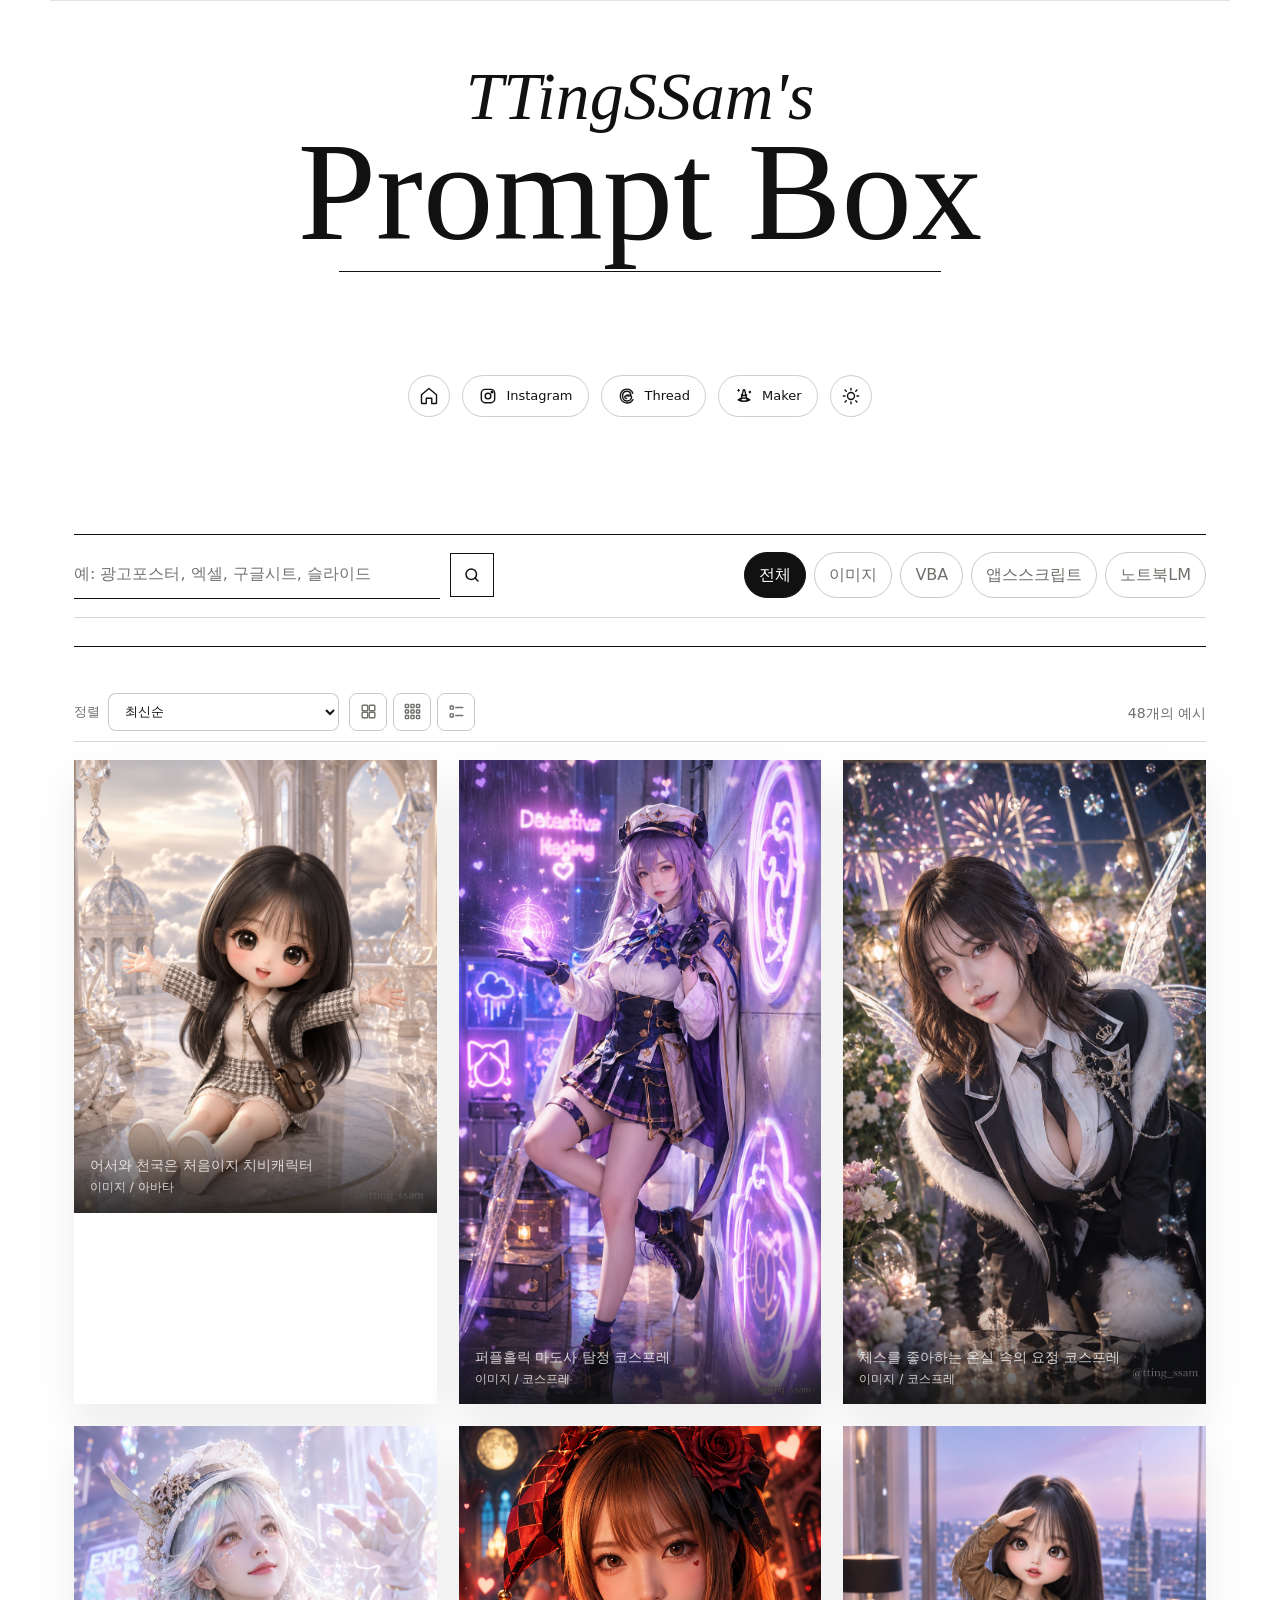
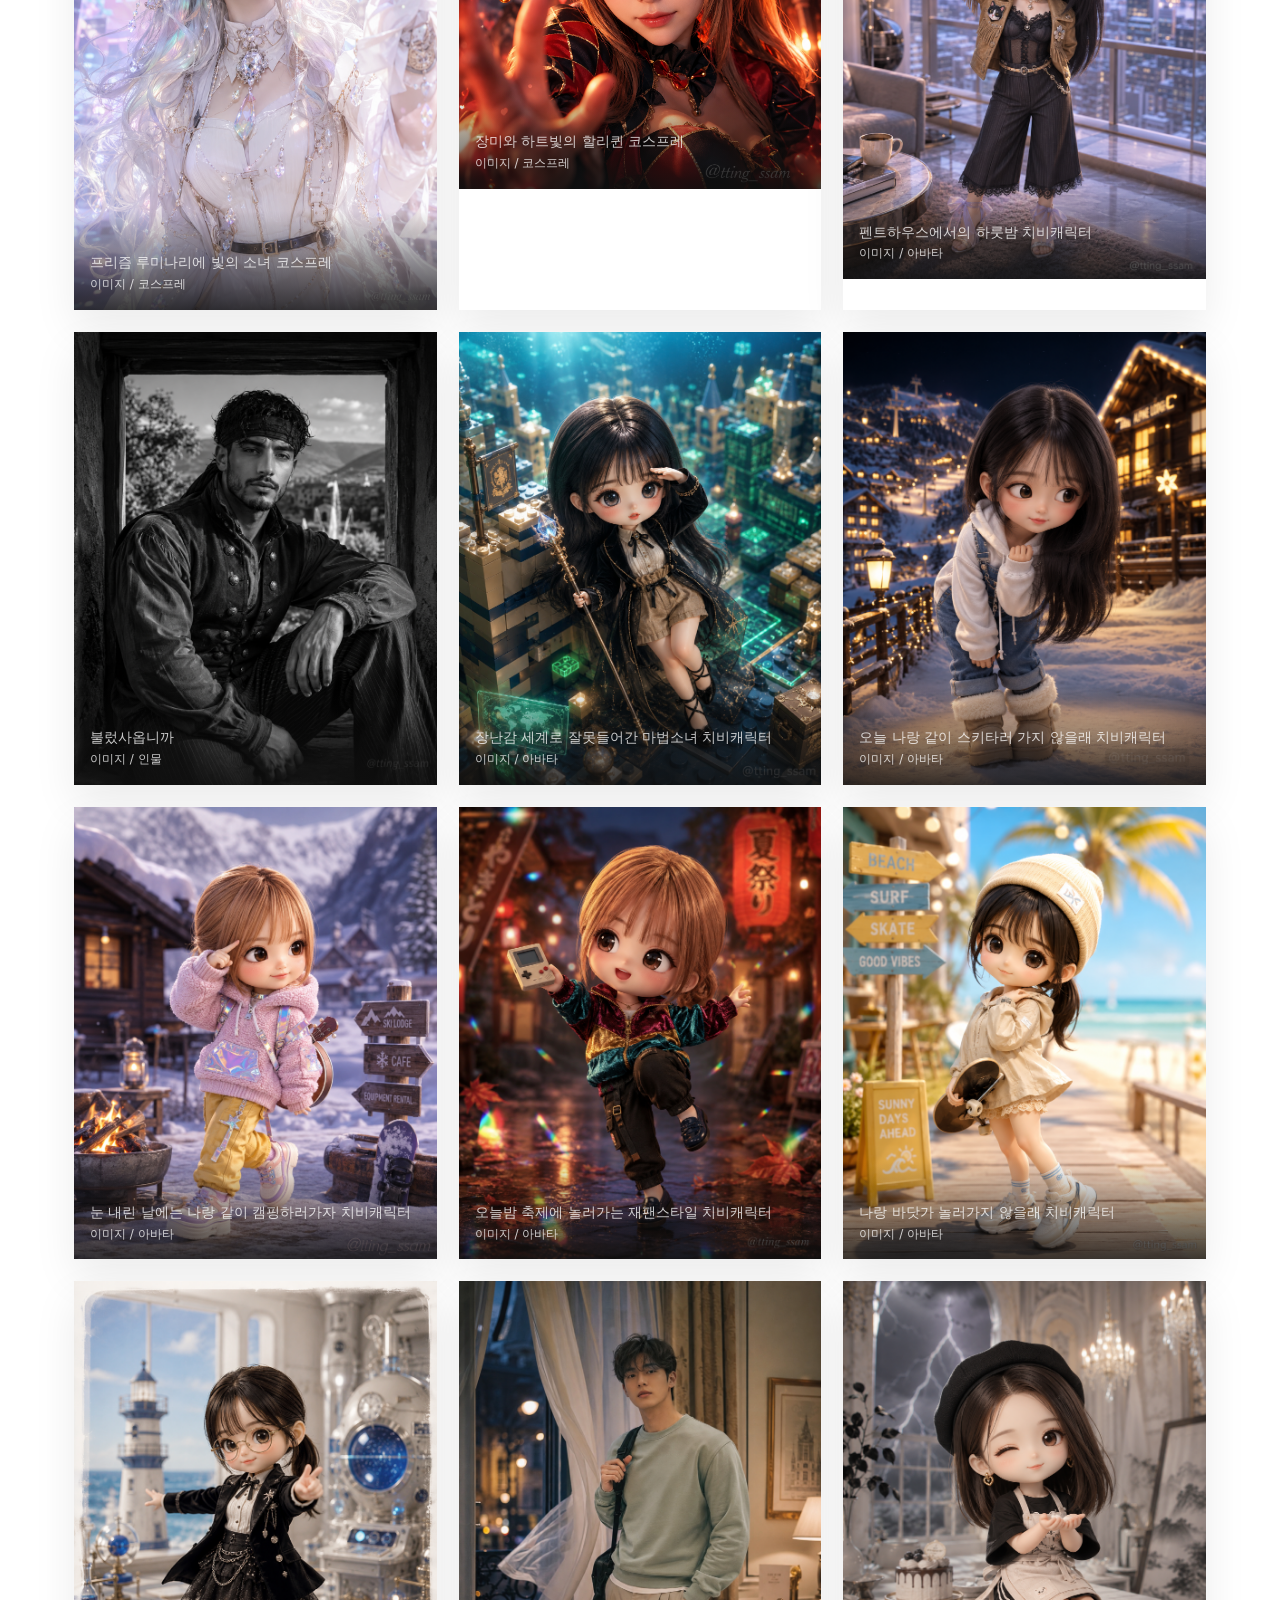
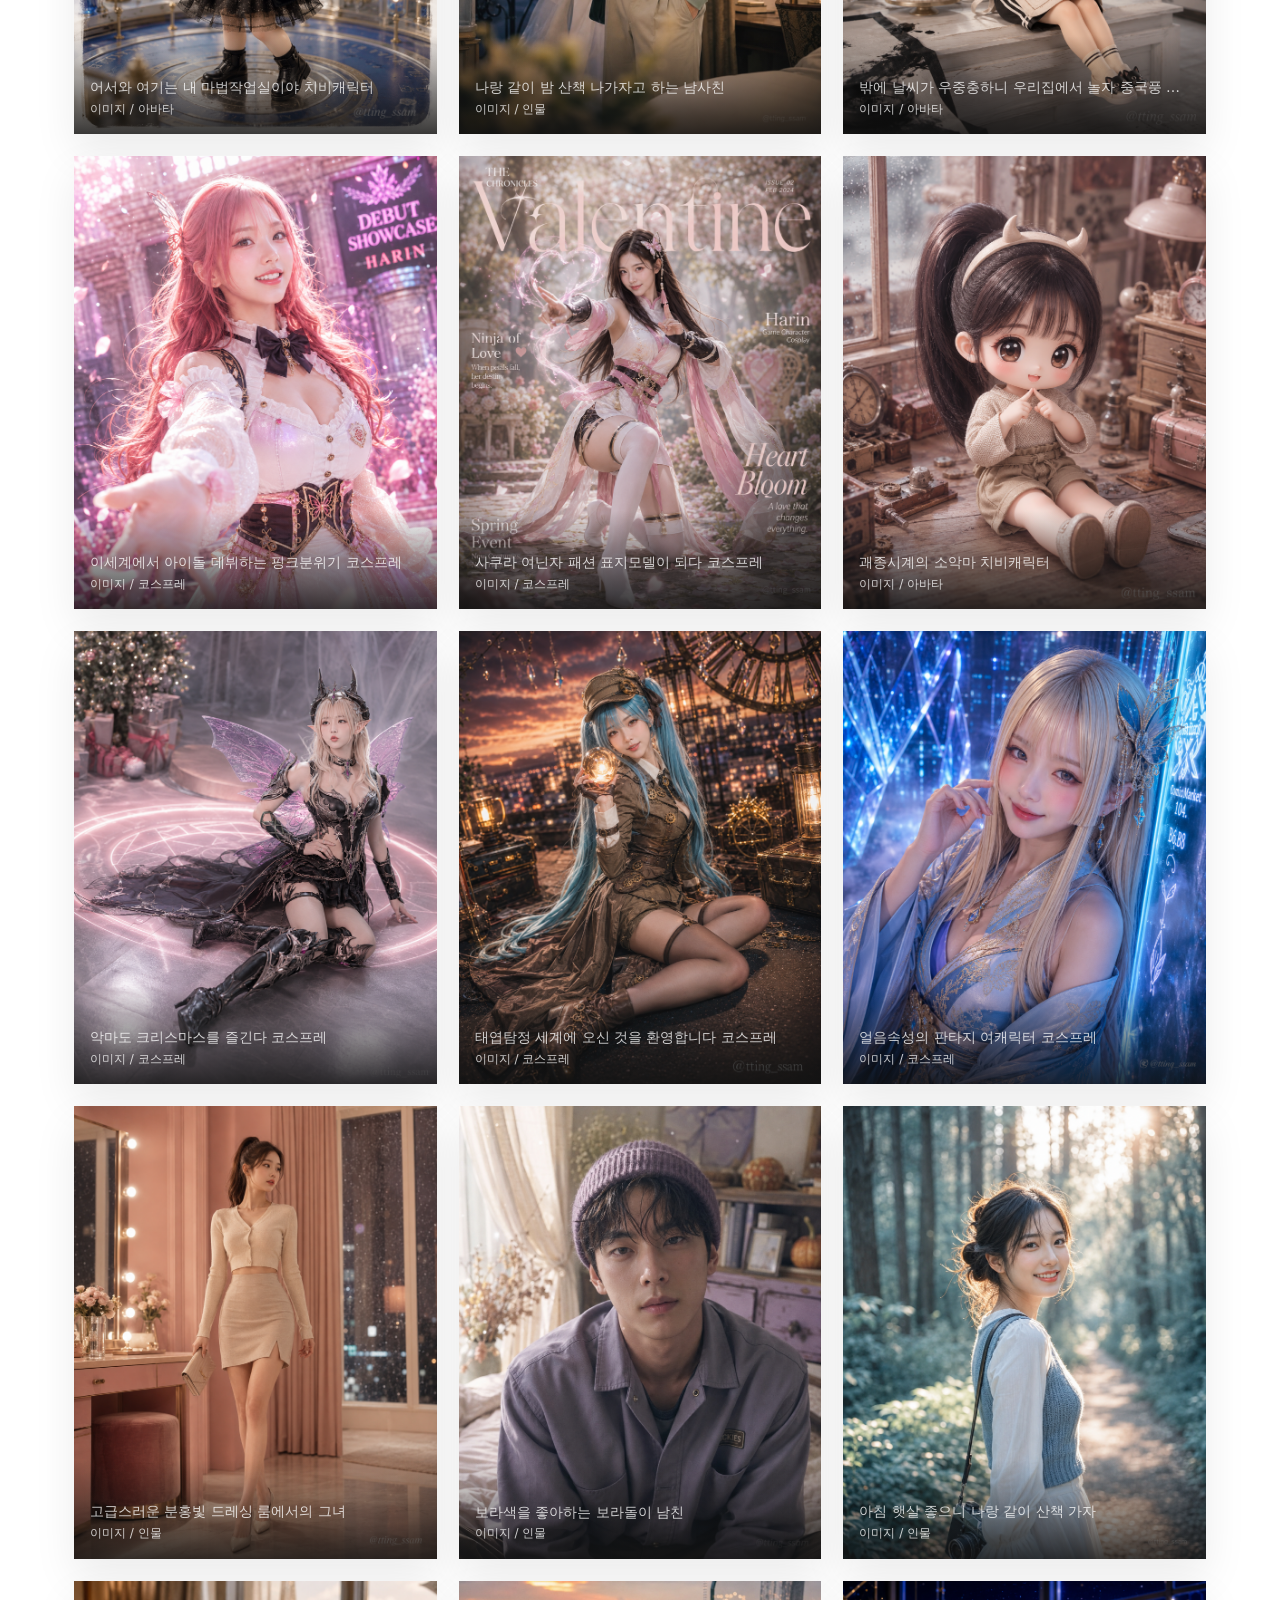
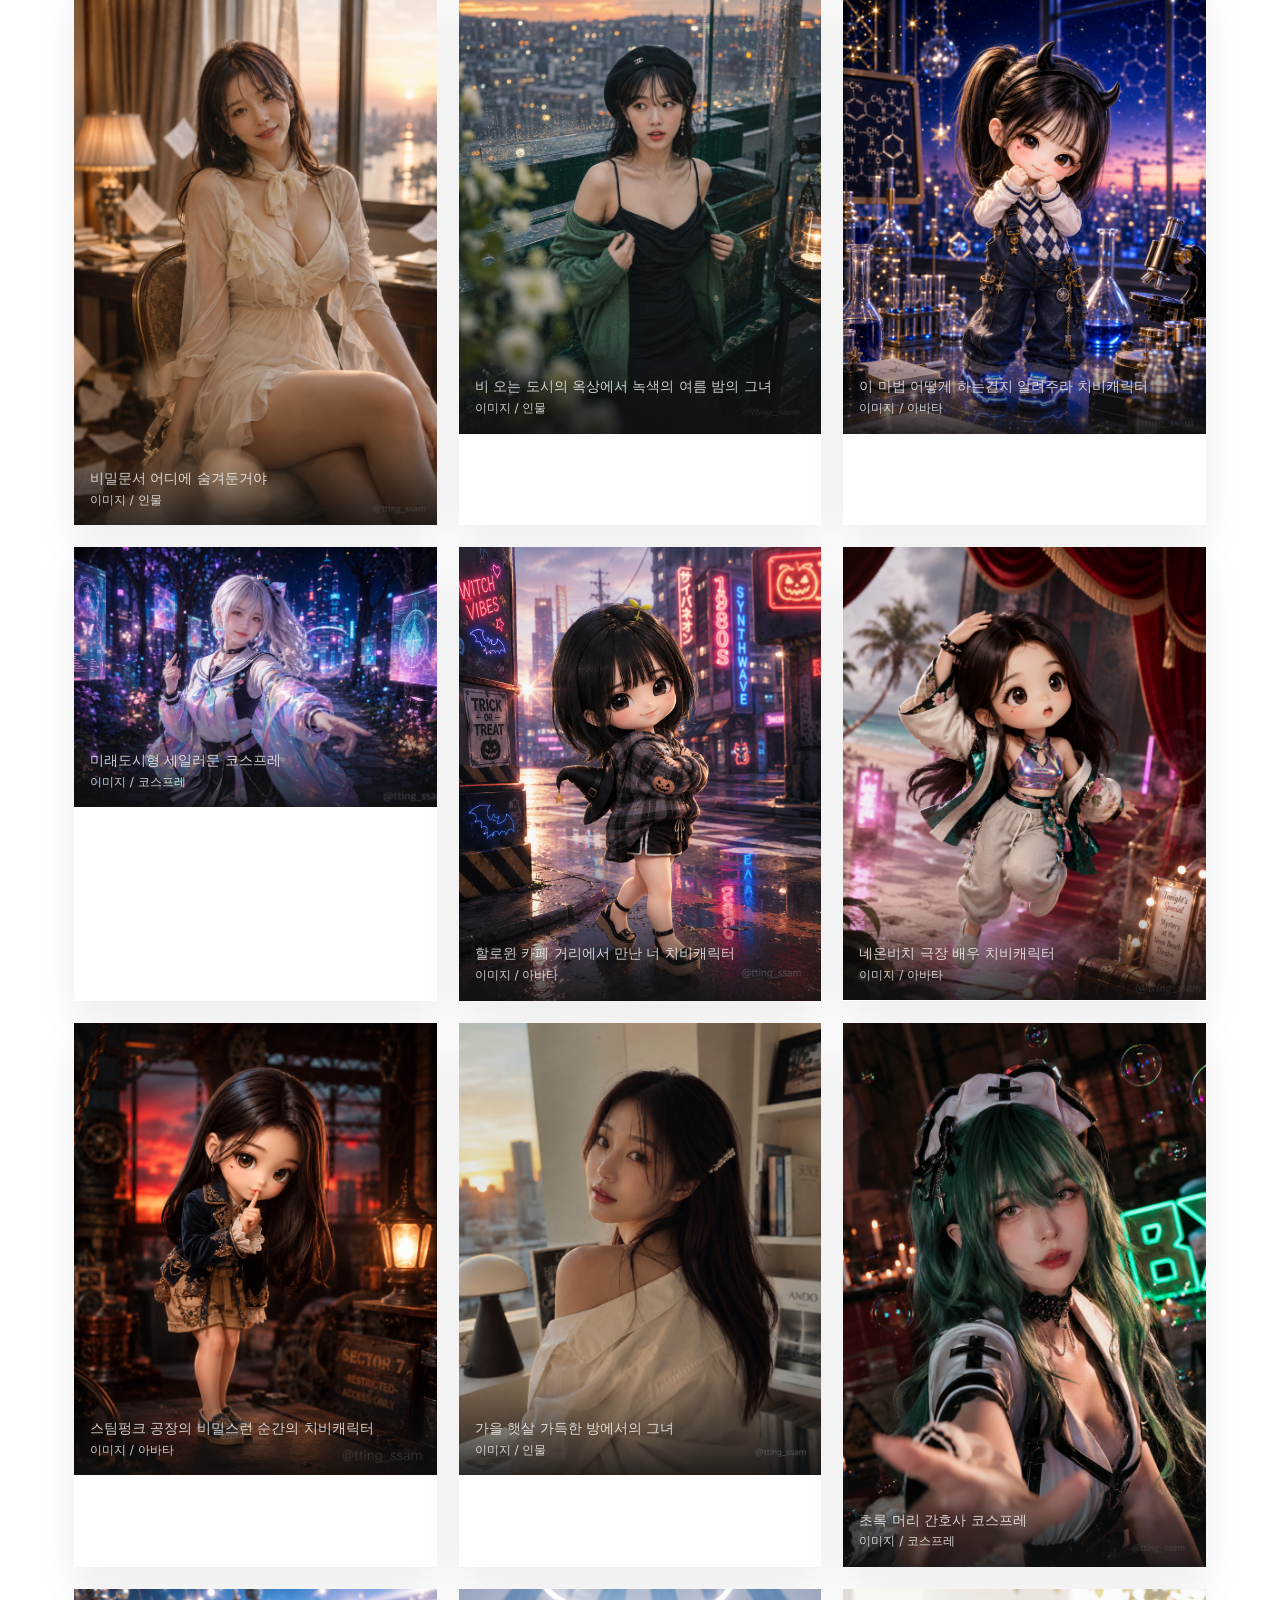
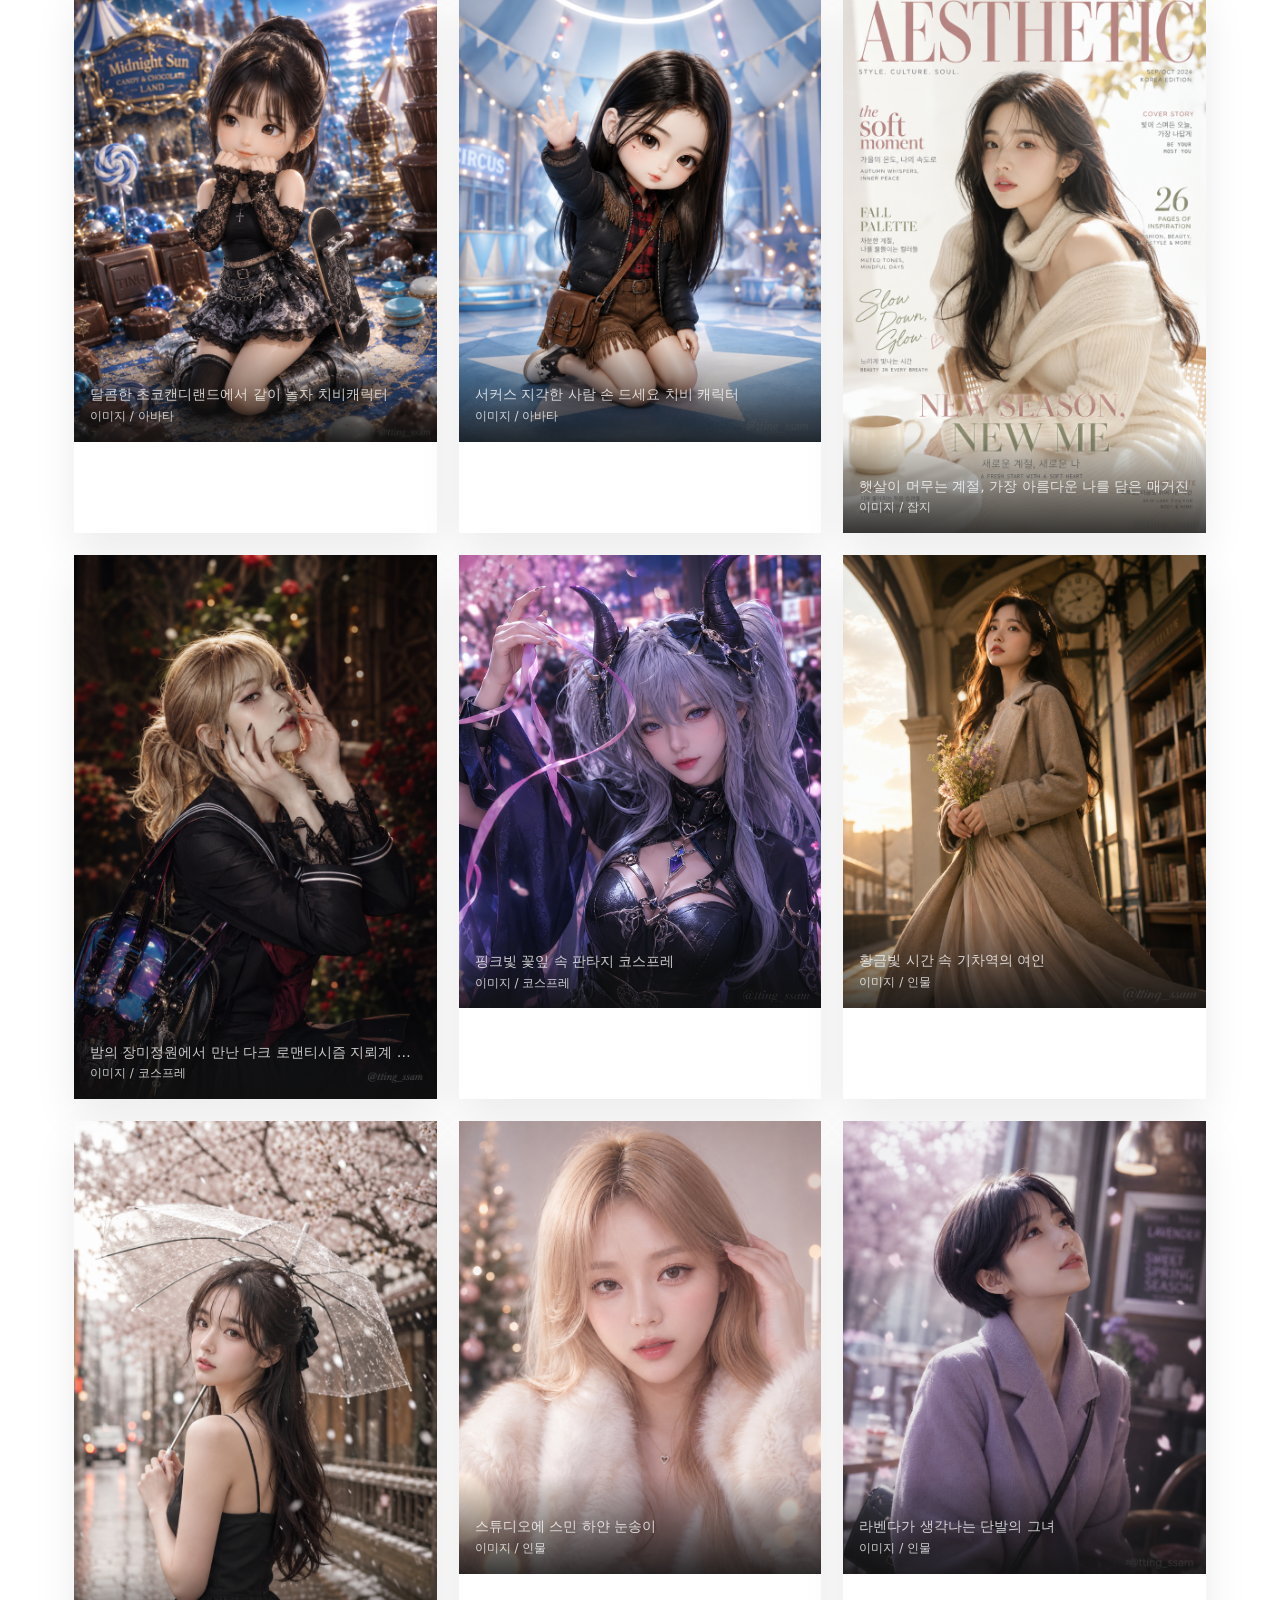
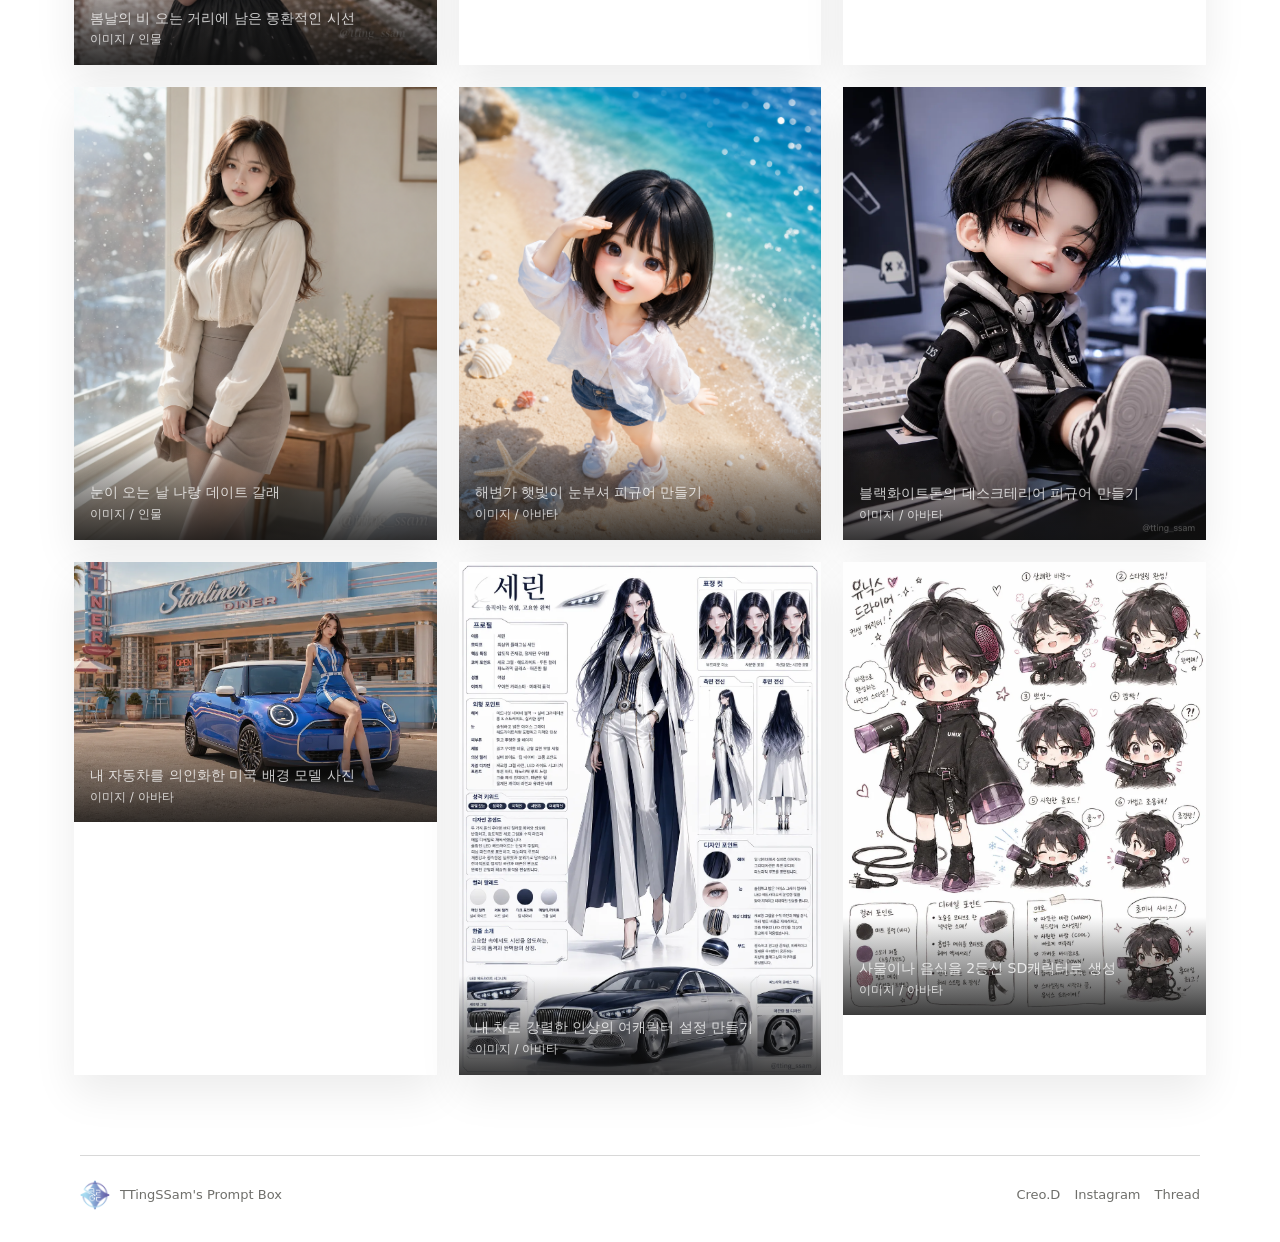
==== index.html @ 41945a8f "Fix large gallery name sorting" ====
<!doctype html>
<html lang="ko">
  <head>
    <meta charset="UTF-8" />
    <meta name="viewport" content="width=device-width, initial-scale=1.0" />
    <title>TTingSSam's Prompt Box</title>
    <link rel="icon" href="images/logo.png" />
    <link rel="stylesheet" href="styles.css?v=20260825-1" />
  </head>
  <body data-page="home" data-base-path="">
    <section class="hero">
      <h1 class="hero-title" aria-label="TTingSSam's Prompt Box">
        <span class="hero-title-kicker">TTingSSam's</span>
        <span class="hero-title-main">Prompt Box</span>
      </h1>
      <div class="hero-links" aria-label="외부 링크">
        <a
          class="hero-link"
          href="https://creodedulab.github.io/creod_promptbox/"
          aria-label="홈페이지 열기"
        >
          <svg aria-hidden="true" viewBox="0 0 24 24">
            <path d="M3 10.6 12 3l9 7.6v9.9a.5.5 0 0 1-.5.5h-5.2v-6.4H8.7V21H3.5a.5.5 0 0 1-.5-.5v-9.9Z" />
          </svg>
        </a>
        <a
          class="hero-link"
          href="https://www.instagram.com/tting_ssam"
          target="_blank"
          rel="noreferrer"
          aria-label="인스타그램 열기"
        >
          <svg aria-hidden="true" viewBox="0 0 24 24">
            <rect x="4" y="4" width="16" height="16" rx="4.5" />
            <circle cx="12" cy="12" r="3.4" />
            <circle cx="16.8" cy="7.2" r="1" />
          </svg>
          <span>Instagram</span>
        </a>
        <a
          class="hero-link"
          href="https://www.threads.com/@tting_ssam"
          target="_blank"
          rel="noreferrer"
          aria-label="스레드 열기"
        >
          <svg aria-hidden="true" viewBox="0 0 24 24">
            <path d="M16.7 10.8c-.4-3-2-4.6-4.8-4.6-3.1 0-5.2 2.3-5.2 5.8 0 3.7 2.2 6 5.5 6 2.1 0 3.7-.9 4.6-2.4.9-1.5.6-3.4-.8-4.3-1.2-.8-3-.8-4.4-.2" />
            <path d="M11.5 14.9c-1.3 0-2.2-.6-2.2-1.6s.9-1.7 2.4-1.7c1 0 2 .2 2.9.5" />
            <path d="M18.9 8.6C17.8 5.4 15.3 3.7 12 3.7 7.2 3.7 4 7.1 4 12s3.3 8.3 8.2 8.3c3.1 0 5.6-1.4 6.9-3.9" />
          </svg>
          <span>Thread</span>
        </a>
        <a class="hero-link" href="maker/index.html" aria-label="Maker 페이지 열기">
          <svg aria-hidden="true" viewBox="0 0 24 24">
            <path d="M5 16.5c2.1 1.1 4.4 1.7 7 1.7s4.9-.6 7-1.7" />
            <path d="M8.2 16.9 11.2 5c.2-.8 1.4-.8 1.6 0l3 11.9" />
            <path d="M9 10.8c1.9.8 4.1.8 6 0" />
            <path d="M6.2 16.2c.7-1.1 2.7-1.9 5.8-1.9s5.1.8 5.8 1.9" />
            <path d="M4.8 5.2h1.4" />
            <path d="M5.5 4.5v1.4" />
            <path d="M18.2 7.2h1.6" />
            <path d="M19 6.4V8" />
          </svg>
          <span>Maker</span>
        </a>
        <button
          class="theme-toggle"
          type="button"
          id="themeToggle"
          aria-label="블랙 테마로 변경"
          title="테마 변경"
        >
          <svg aria-hidden="true" viewBox="0 0 24 24">
            <circle class="sun-core" cx="12" cy="12" r="4.2" />
            <path d="M12 2.8v2" />
            <path d="M12 19.2v2" />
            <path d="M4.9 4.9 6.3 6.3" />
            <path d="m17.7 17.7 1.4 1.4" />
            <path d="M2.8 12h2" />
            <path d="M19.2 12h2" />
            <path d="m4.9 19.1 1.4-1.4" />
            <path d="m17.7 6.3 1.4-1.4" />
          </svg>
        </button>
      </div>
    </section>

    <main class="gallery-page">
      <section class="toolbar" aria-label="갤러리 필터">
        <form class="search-form" role="search">
          <label class="sr-only" for="searchInput">갤러리 검색</label>
          <input
            id="searchInput"
            type="search"
            placeholder="예: 광고포스터, 엑셀, 구글시트, 슬라이드"
            autocomplete="off"
          />
          <button class="search-button" type="submit" aria-label="검색">
            <svg viewBox="0 0 24 24" aria-hidden="true">
              <circle cx="11" cy="11" r="7" />
              <path d="m16 16 4 4" />
            </svg>
          </button>
        </form>

        <div class="category-tabs" aria-label="메인 카테고리">
          <button class="tab active" type="button" data-main-category="all">전체</button>
          <button class="tab" type="button" data-main-category="image">이미지</button>
          <button class="tab" type="button" data-main-category="vba">VBA</button>
          <button class="tab" type="button" data-main-category="appscript">앱스스크립트</button>
          <button class="tab" type="button" data-main-category="notebooklm">노트북LM</button>
        </div>

        <div class="subcategory-tabs" id="subcategoryTabs" aria-label="세부 카테고리"></div>
      </section>

      <section class="gallery-section">
        <div class="section-head">
          <div class="display-controls" aria-label="목록 배열">
            <label class="sort-control" for="sortSelect">
              <span>정렬</span>
              <select id="sortSelect">
                <option value="latest">최신순</option>
                <option value="oldest">오래된순</option>
                <option value="name-asc">이름순 오름차순 Z-A(ㅎ-ㄱ)</option>
                <option value="name-desc">이름순 내림차순 A-Z(ㄱ-ㅎ)</option>
              </select>
            </label>
            <div class="view-toggle" role="group" aria-label="보기 방식">
              <button class="view-button active" type="button" data-view-mode="large" aria-label="큰 이미지 배열" title="큰 이미지 배열">
                <svg aria-hidden="true" viewBox="0 0 24 24">
                  <rect x="4" y="4" width="7" height="7" rx="1" />
                  <rect x="13" y="4" width="7" height="7" rx="1" />
                  <rect x="4" y="13" width="7" height="7" rx="1" />
                  <rect x="13" y="13" width="7" height="7" rx="1" />
                </svg>
              </button>
              <button class="view-button" type="button" data-view-mode="small" aria-label="작은 이미지 배열" title="작은 이미지 배열">
                <svg aria-hidden="true" viewBox="0 0 24 24">
                  <rect x="3" y="3" width="4" height="4" rx=".8" />
                  <rect x="10" y="3" width="4" height="4" rx=".8" />
                  <rect x="17" y="3" width="4" height="4" rx=".8" />
                  <rect x="3" y="10" width="4" height="4" rx=".8" />
                  <rect x="10" y="10" width="4" height="4" rx=".8" />
                  <rect x="17" y="10" width="4" height="4" rx=".8" />
                  <rect x="3" y="17" width="4" height="4" rx=".8" />
                  <rect x="10" y="17" width="4" height="4" rx=".8" />
                  <rect x="17" y="17" width="4" height="4" rx=".8" />
                </svg>
              </button>
              <button class="view-button" type="button" data-view-mode="list" aria-label="리스트 형태 배열" title="리스트 형태 배열">
                <svg aria-hidden="true" viewBox="0 0 24 24">
                  <rect x="4" y="5" width="4" height="4" rx=".8" />
                  <path d="M11 7h9" />
                  <rect x="4" y="15" width="4" height="4" rx=".8" />
                  <path d="M11 17h9" />
                </svg>
              </button>
            </div>
          </div>
          <p id="resultCount"></p>
        </div>

        <div class="gallery-grid view-large" id="galleryGrid"></div>
        <p class="empty-state" id="emptyState" hidden>조건에 맞는 결과물이 없습니다.</p>
      </section>
    </main>

    <div class="modal" id="promptModal" aria-hidden="true">
      <div class="modal-backdrop" data-close-modal></div>
      <section
        class="modal-panel"
        role="dialog"
        aria-modal="true"
        aria-labelledby="modalTitle"
      >
        <button class="modal-close" type="button" aria-label="닫기" data-close-modal>×</button>
        <div class="modal-preview">
          <div class="modal-image" id="modalImage"></div>
          <div class="preview-actions">
            <button
              class="preview-action-button"
              type="button"
              id="expandImage"
              aria-label="이미지 크게 보기"
              title="이미지 크게 보기"
            >
              <svg aria-hidden="true" viewBox="0 0 24 24">
                <circle cx="10.5" cy="10.5" r="5.8" />
                <path d="m15 15 5 5" />
              </svg>
            </button>
            <button
              class="preview-action-button"
              type="button"
              id="downloadPreviewImage"
              aria-label="이미지 다운로드"
              title="이미지 다운로드"
            >
              <svg aria-hidden="true" viewBox="0 0 24 24">
                <path d="M12 3v11" />
                <path d="m7.5 9.5 4.5 4.5 4.5-4.5" />
                <path d="M5 20h14" />
              </svg>
            </button>
          </div>
          <div class="zoom-control">
            <label for="imageZoom">돋보기</label>
            <input id="imageZoom" type="range" min="100" max="500" value="100" step="10" />
            <span id="imageZoomValue">100%</span>
          </div>
        </div>
        <div class="modal-content">
          <span class="badge" id="modalCategory"></span>
          <h2 id="modalTitle"></h2>
          <p class="source-notice">
            프롬프트 사용 시 출처(@tting_ssam)를 남겨주세요. 출처 없는 이미지의 무단 사용과 워터마크 변경을 금지합니다.
          </p>
          <div class="prompt-actions">
            <button class="copy-button" type="button" id="copyModalPrompt">프롬프트 복사</button>
            <button
              class="secondary-button subtle icon-action"
              type="button"
              id="copyPromptLink"
              aria-label="링크 공유"
              title="링크 공유"
            >
              <svg aria-hidden="true" viewBox="0 0 24 24">
                <circle cx="7" cy="12" r="2.4" />
                <circle cx="17" cy="6" r="2.4" />
                <circle cx="17" cy="18" r="2.4" />
                <path d="m9.1 10.8 5.8-3.5" />
                <path d="m9.1 13.2 5.8 3.5" />
              </svg>
            </button>
            <a
              class="ai-link"
              href="https://chat.openai.com/"
              target="_blank"
              rel="noreferrer"
              aria-label="GPT 열기"
              title="GPT"
            >
              GPT
            </a>
            <a
              class="ai-link"
              href="https://gemini.google.com/"
              target="_blank"
              rel="noreferrer"
              aria-label="Gemini 열기"
              title="Gemini"
            >
              Gemini
            </a>
          </div>
          <p id="modalDescription"></p>
          <div class="variable-panel" id="variablePanel">
            <h3>변수 입력</h3>
            <p>적용할 변수만 선택한 뒤 최종 프롬프트에 반영하세요.</p>
            <div class="variable-list" id="variableList"></div>
            <div class="variable-actions" id="variableActions">
              <button class="secondary-button" type="button" id="generatePrompt">
                변경된 프롬프트 생성
              </button>
              <button class="secondary-button subtle" type="button" id="resetPrompt">
                원래 프롬프트로 되돌리기
              </button>
            </div>
          </div>
          <div class="final-panel">
            <div class="final-panel-head">
              <h3>최종 프롬프트</h3>
              <button class="view-full-prompt" type="button" id="viewFullPrompt">
                전체보기
              </button>
            </div>
            <div class="prompt-detail" id="finalPrompt"></div>
          </div>
        </div>
      </section>
    </div>

    <div class="image-lightbox" id="imageLightbox" aria-hidden="true">
      <button class="lightbox-close" type="button" id="closeLightbox" aria-label="닫기">×</button>
      <div class="lightbox-backdrop" id="lightboxBackdrop"></div>
      <div class="lightbox-image" id="lightboxImage"></div>
    </div>

    <div class="prompt-lightbox" id="promptLightbox" aria-hidden="true">
      <div class="prompt-lightbox-backdrop" id="promptLightboxBackdrop"></div>
      <section
        class="prompt-lightbox-panel"
        role="dialog"
        aria-modal="true"
        aria-labelledby="promptLightboxTitle"
      >
        <button class="lightbox-close" type="button" id="closePromptLightbox" aria-label="닫기">×</button>
        <h2 id="promptLightboxTitle">최종 프롬프트</h2>
        <div class="full-prompt-text" id="fullPromptText"></div>
      </section>
    </div>

    <div class="toast" id="toast" role="status" aria-live="polite">프롬프트가 복사되었습니다.</div>

    <footer class="site-footer">
      <a class="footer-brand" href="#">
        <img class="brand-logo" src="images/logo.png" alt="" />
        <span>TTingSSam's Prompt Box</span>
      </a>
      <div class="footer-links" aria-label="푸터 링크">
        <a href="https://creodedulab.github.io/creod_promptbox/" target="_blank" rel="noreferrer">Creo.D</a>
        <a href="https://www.instagram.com/tting_ssam" target="_blank" rel="noreferrer">Instagram</a>
        <a href="https://www.threads.com/@tting_ssam" target="_blank" rel="noreferrer">Thread</a>
      </div>
    </footer>

    <script src="data/prompts-fallback.js?v=20260825-1"></script>
    <script src="theme.js?v=20260619-2"></script>
    <script src="script.js?v=20260825-1"></script>
  </body>
</html>
---- styles.css ----
:root {
  --bg: #ffffff;
  --surface: #ffffff;
  --ink: #111111;
  --muted: #6f6f6b;
  --line: #d8d8d2;
  --primary: #111111;
  --accent: #2563eb;
  --accent-soft: #eaf1ff;
  --shadow: 0 20px 50px rgba(0, 0, 0, 0.08);
  --display-font: Didot, "Bodoni 72", "Bodoni MT", "Libre Bodoni", Georgia, serif;
  --ui-font:
    "Avenir Next", "Helvetica Neue", Inter, Pretendard, "Noto Sans KR", system-ui,
    -apple-system, BlinkMacSystemFont, "Segoe UI", sans-serif;
}

body[data-theme="dark"] {
  --bg: #050505;
  --surface: #111111;
  --ink: #f7f7f2;
  --muted: #a7a7a0;
  --line: #2d2d2a;
  --primary: #f7f7f2;
  --accent-soft: rgba(37, 99, 235, 0.2);
  --shadow: 0 20px 50px rgba(0, 0, 0, 0.34);
}

* {
  box-sizing: border-box;
  font-weight: 400;
}

body {
  margin: 0;
  background: var(--bg);
  color: var(--ink);
  font-family: var(--ui-font);
  font-weight: 400;
  line-height: 1.55;
}

h1,
h2,
h3,
strong,
b,
button,
label,
a {
  font-weight: 400;
}

a {
  color: inherit;
  text-decoration: none;
}

button,
input,
select,
textarea {
  font: inherit;
}

.hero,
.gallery-page {
  max-width: 1180px;
  margin: 0 auto;
  padding-left: 24px;
  padding-right: 24px;
}

.brand {
  display: inline-flex;
  align-items: center;
  gap: 10px;
  font-size: 19px;
  font-weight: 400;
}

.brand-logo {
  width: 30px;
  height: 30px;
  object-fit: contain;
}

.submit-link,
.copy-button,
.secondary-button {
  border: 0;
  border-radius: 8px;
  cursor: pointer;
  font-weight: 400;
}

.submit-link,
.copy-button {
  background: var(--primary);
  color: #ffffff;
}

.submit-link {
  border: 0;
  padding: 10px 14px;
  font-size: 14px;
}

.hero {
  display: grid;
  place-items: center;
  min-height: clamp(300px, 42vw, 500px);
  padding-top: 28px;
  padding-bottom: 44px;
  border-top: 1px solid rgba(17, 17, 17, 0.12);
}

.page-nav {
  min-height: auto;
  padding-top: 28px;
  padding-bottom: 26px;
}

.page-nav .hero-links {
  margin-top: 0;
}

.eyebrow {
  margin: 0 0 10px;
  color: var(--accent);
  font-size: 13px;
  font-weight: 400;
  letter-spacing: 0;
  text-transform: uppercase;
}

h1,
h2,
h3,
p {
  margin-top: 0;
}

h1 {
  max-width: 1040px;
  margin-bottom: 0;
  font-size: clamp(54px, 11vw, 150px);
  line-height: 0.86;
}

.hero-title {
  position: relative;
  display: grid;
  gap: 4px;
  width: max-content;
  max-width: 100%;
  isolation: isolate;
  color: var(--ink);
  font-family: var(--display-font);
  font-weight: 400;
  text-align: center;
  letter-spacing: 0;
  text-shadow: none;
}

.hero-title span {
  display: block;
  white-space: nowrap;
}

.hero-title-kicker {
  font-size: 0.48em;
  font-weight: 400;
  font-style: italic;
}

.hero-title-main {
  font-size: 1em;
  font-weight: 400;
}

.hero-title::before {
  content: "";
  position: absolute;
  inset: auto 6% -20px;
  z-index: -2;
  height: 1px;
  background: var(--ink);
}

.hero-links {
  display: flex;
  justify-content: center;
  flex-wrap: wrap;
  gap: 12px;
  margin-top: 44px;
}

.hero-link {
  display: inline-flex;
  align-items: center;
  justify-content: center;
  gap: 8px;
  min-width: 42px;
  height: 42px;
  border: 1px solid rgba(17, 17, 17, 0.2);
  border-radius: 999px;
  background: rgba(255, 255, 255, 0.78);
  color: var(--ink);
  cursor: pointer;
  font-size: 13px;
  padding: 0 15px;
  transition:
    border-color 0.18s ease,
    color 0.18s ease,
    transform 0.18s ease;
}

.hero-link:first-child {
  width: 42px;
  padding: 0;
}

.theme-toggle {
  display: inline-grid;
  width: 42px;
  height: 42px;
  place-items: center;
  border: 1px solid rgba(17, 17, 17, 0.2);
  border-radius: 999px;
  background: rgba(255, 255, 255, 0.78);
  color: var(--ink);
  cursor: pointer;
  padding: 0;
  transition:
    border-color 0.18s ease,
    color 0.18s ease,
    transform 0.18s ease;
}

.theme-toggle:hover {
  border-color: var(--accent);
  color: var(--accent);
  transform: translateY(-2px);
}

.theme-toggle svg {
  width: 20px;
  height: 20px;
  fill: none;
  stroke: currentColor;
  stroke-linecap: round;
  stroke-linejoin: round;
  stroke-width: 1.7;
}

.theme-toggle .sun-core {
  fill: transparent;
}

body[data-theme="dark"] .theme-toggle .sun-core {
  fill: currentColor;
}

body[data-theme="dark"] .hero-link,
body[data-theme="dark"] .theme-toggle {
  border-color: rgba(247, 247, 242, 0.24);
  background: rgba(17, 17, 17, 0.78);
}

body[data-theme="dark"] .submit-link,
body[data-theme="dark"] .copy-button,
body[data-theme="dark"] .secondary-button {
  background: var(--accent);
  color: #ffffff;
}

body[data-theme="dark"] .hero {
  border-top-color: rgba(247, 247, 242, 0.14);
}

body[data-theme="dark"] .hero-title::before {
  background: var(--ink);
}

.hero-link:hover {
  border-color: var(--accent);
  color: var(--accent);
  transform: translateY(-2px);
}

.hero-link svg {
  flex: 0 0 auto;
  width: 20px;
  height: 20px;
  fill: none;
  stroke: currentColor;
  stroke-linecap: round;
  stroke-linejoin: round;
  stroke-width: 1.7;
}

.hero-link span {
  font-size: inherit;
  line-height: 1;
  white-space: nowrap;
}

h2 {
  margin-bottom: 0;
  font-family: var(--display-font);
  font-size: clamp(34px, 5vw, 64px);
  line-height: 1.12;
}

.hero p:not(.eyebrow) {
  max-width: 650px;
  margin-bottom: 0;
  color: var(--muted);
  font-size: 19px;
}

.gallery-page {
  padding-top: 34px;
  padding-bottom: 80px;
}

.toolbar {
  position: sticky;
  top: 0;
  z-index: 5;
  display: grid;
  grid-template-columns: minmax(280px, 420px) 1fr;
  gap: 18px;
  align-items: center;
  border-top: 1px solid var(--ink);
  border-right: 0;
  border-bottom: 1px solid var(--ink);
  border-left: 0;
  border-radius: 0;
  background: rgba(255, 255, 255, 0.92);
  padding: 16px 0;
  box-shadow: none;
  backdrop-filter: blur(18px);
}

.search-form {
  display: grid;
  grid-template-columns: minmax(0, 1fr) 44px;
  align-items: center;
  gap: 10px;
}

.search-form input {
  width: 100%;
  border: 0;
  border-bottom: 1px solid var(--ink);
  border-radius: 0;
  background: transparent;
  color: var(--ink);
  outline: none;
  padding: 11px 0;
}

.search-form input:focus {
  border-color: var(--accent);
}

.search-button {
  display: inline-flex;
  align-items: center;
  justify-content: center;
  width: 44px;
  height: 44px;
  border: 1px solid var(--ink);
  border-radius: 0;
  background: transparent;
  color: var(--ink);
  cursor: pointer;
}

.search-button:hover,
.search-button:focus-visible {
  border-color: var(--accent);
  color: var(--accent);
}

.search-button svg {
  width: 18px;
  height: 18px;
  fill: none;
  stroke: currentColor;
  stroke-linecap: round;
  stroke-linejoin: round;
  stroke-width: 2;
}

body[data-theme="dark"] .filter-bar,
body[data-theme="dark"] .toolbar,
body[data-theme="dark"] .gallery-card,
body[data-theme="dark"] .modal-content,
body[data-theme="dark"] .ai-link,
body[data-theme="dark"] .preview-action-button {
  background: var(--surface);
}

body[data-theme="dark"] .image-frame {
  background: #1d1d1a;
}

body[data-theme="dark"] .toolbar {
  border-color: rgba(247, 247, 242, 0.26);
}

body[data-theme="dark"] .tab,
body[data-theme="dark"] .subtab,
body[data-theme="dark"] .subtab-link,
body[data-theme="dark"] .sort-control select,
body[data-theme="dark"] .view-button {
  border-color: rgba(247, 247, 242, 0.24);
  color: var(--muted);
}

body[data-theme="dark"] .tab.active,
body[data-theme="dark"] .subtab.active,
body[data-theme="dark"] .view-button.active {
  border-color: var(--accent);
  background: var(--accent);
  color: #ffffff;
}

.category-tabs,
.subcategory-tabs {
  display: flex;
  flex-wrap: wrap;
  justify-content: flex-end;
  gap: 8px;
}

.subcategory-tabs {
  grid-column: 1 / -1;
  justify-content: flex-start;
  border-top: 1px solid var(--line);
  padding-top: 12px;
}

.tab,
.subtab,
.subtab-link {
  border: 1px solid rgba(17, 17, 17, 0.22);
  border-radius: 999px;
  background: transparent;
  color: var(--muted);
  cursor: pointer;
  padding: 10px 14px;
}

.subtab,
.subtab-link {
  padding: 8px 12px;
  font-size: 14px;
}

.tab.active,
.subtab.active {
  border-color: var(--primary);
  background: var(--primary);
  color: #ffffff;
}

.subtab-link {
  display: inline-flex;
  align-items: center;
  background: var(--accent-soft);
  color: var(--accent);
  font-weight: 400;
}

.gallery-section {
  padding-top: 46px;
}

.maker-page {
  width: min(1120px, calc(100% - 48px));
  margin: 0 auto;
  padding-top: 46px;
  padding-bottom: 80px;
}

.maker-section {
  min-height: 360px;
  border-top: 1px solid var(--ink);
  border-bottom: 1px solid rgba(17, 17, 17, 0.16);
  padding: 42px 0;
}

body[data-theme="dark"] .maker-section {
  border-bottom-color: rgba(247, 247, 242, 0.18);
}

.maker-section h2 {
  max-width: 760px;
}

.maker-intro {
  max-width: 560px;
  margin-top: 22px;
  color: var(--muted);
  font-size: 16px;
}

.prompt-maker-grid {
  display: grid;
  grid-template-columns: repeat(2, minmax(0, 1fr));
  align-items: start;
  gap: 18px;
  margin-top: 30px;
}

.prompt-maker-card {
  display: grid;
  gap: 18px;
  border: 1px solid #cfe8ff;
  border-radius: 8px;
  background: rgba(255, 255, 255, 0.72);
  padding: 18px;
}

body[data-theme="dark"] .prompt-maker-card {
  border-color: rgba(247, 247, 242, 0.26);
  background: #141414;
}

.prompt-maker-card:not(.is-open) > :not(.prompt-maker-card-head) {
  display: none;
}

.prompt-maker-card:not(.is-open) {
  align-content: center;
  min-height: 72px;
}

.prompt-maker-card-head {
  display: flex;
  align-items: center;
  justify-content: space-between;
  gap: 8px;
  min-height: 34px;
  cursor: pointer;
  user-select: none;
}

.prompt-maker-card-head::after {
  content: "+";
  display: inline-grid;
  width: 28px;
  height: 28px;
  flex: 0 0 auto;
  place-items: center;
  border: 1px solid #cfe8ff;
  border-radius: 999px;
  background: #ffffff;
  color: var(--accent);
  font-size: 18px;
  line-height: 1;
}

body[data-theme="dark"] .prompt-maker-card-head::after {
  border-color: rgba(247, 247, 242, 0.24);
  background: #202020;
  color: #93b4ff;
}

.prompt-maker-card.is-open .prompt-maker-card-head::after {
  content: "-";
}

.prompt-maker-card-head:focus-visible {
  outline: 2px solid var(--accent);
  outline-offset: 4px;
}

.prompt-maker-card h3 {
  min-width: 0;
  overflow-wrap: anywhere;
  margin: 0;
  font-size: 17px;
}

.source-prompt-preview {
  height: 190px;
  overflow-y: auto;
  border: 1px solid rgba(17, 17, 17, 0.08);
  border-radius: 6px;
  background: #eef7ff;
  color: var(--ink);
  font-family: "SFMono-Regular", Consolas, "Liberation Mono", monospace;
  font-size: 12px;
  line-height: 1.65;
  padding: 14px;
}

body[data-theme="dark"] .source-prompt-preview {
  border-color: rgba(247, 247, 242, 0.18);
  background: #0b1220;
  color: #e8edf7;
}

.prompt-maker-badge {
  border-radius: 999px;
  background: #dff8e6;
  color: #18a34a;
  font-size: 11px;
  padding: 3px 8px;
}

.prompt-maker-summary {
  margin: 0;
  color: var(--muted);
  font-size: 14px;
}

.maker-actions {
  display: flex;
  flex-wrap: wrap;
  align-items: center;
  gap: 10px;
}

.maker-options {
  display: flex;
  flex-wrap: wrap;
  gap: 10px;
}

.maker-option {
  display: inline-flex;
  align-items: center;
  gap: 8px;
  min-height: 38px;
  border: 1px solid var(--line);
  border-radius: 8px;
  background: var(--surface);
  color: var(--ink);
  cursor: pointer;
  font-size: 14px;
  padding: 8px 12px;
}

.maker-option input {
  accent-color: var(--accent);
}

.maker-options-inline {
  flex-wrap: nowrap;
  overflow-x: auto;
  scrollbar-width: thin;
}

.maker-options-inline .maker-option {
  flex: 0 0 auto;
  padding-right: 10px;
  padding-left: 10px;
  white-space: nowrap;
}

.maker-button {
  min-height: 46px;
  border: 1px solid #cfe8ff;
  border-radius: 10px;
  background: #ffffff;
  color: var(--ink);
  cursor: pointer;
  padding: 0 20px;
}

body[data-theme="dark"] .maker-button {
  border-color: rgba(247, 247, 242, 0.22);
  background: #202020;
  color: var(--ink);
}

.maker-button-primary {
  border-color: var(--accent);
  background: var(--accent);
  color: #ffffff;
}

body[data-theme="dark"] .maker-button-primary {
  border-color: var(--accent);
  background: var(--accent);
  color: #ffffff;
}

.maker-button:hover {
  color: var(--accent);
}

.maker-button-primary:hover {
  color: #ffffff;
}

.generated-prompt {
  width: 100%;
  min-height: 210px;
  resize: vertical;
  border: 1px solid var(--line);
  border-radius: 12px;
  background: var(--surface);
  color: var(--ink);
  line-height: 1.65;
  outline: none;
  padding: 18px;
}

.generated-prompt:focus {
  border-color: var(--accent);
}

.maker-status {
  min-height: 22px;
  margin: 0;
  color: var(--muted);
  font-size: 13px;
}

.section-head {
  display: flex;
  align-items: end;
  justify-content: space-between;
  gap: 20px;
  margin-bottom: 18px;
  border-bottom: 1px solid rgba(17, 17, 17, 0.16);
  padding-bottom: 10px;
}

.display-controls {
  display: flex;
  flex-wrap: wrap;
  align-items: center;
  gap: 10px;
}

.sort-control {
  display: inline-flex;
  align-items: center;
  gap: 8px;
  color: var(--muted);
  font-size: 13px;
}

.sort-control select {
  min-height: 38px;
  border: 1px solid rgba(17, 17, 17, 0.22);
  border-radius: 8px;
  background: var(--surface);
  color: var(--ink);
  cursor: pointer;
  outline: none;
  padding: 0 34px 0 12px;
}

.sort-control select:focus {
  border-color: var(--accent);
}

.view-toggle {
  display: inline-flex;
  align-items: center;
  gap: 6px;
}

.view-button {
  display: inline-grid;
  width: 38px;
  height: 38px;
  place-items: center;
  border: 1px solid rgba(17, 17, 17, 0.22);
  border-radius: 8px;
  background: transparent;
  color: var(--muted);
  cursor: pointer;
}

.view-button:hover,
.view-button:focus-visible {
  border-color: var(--accent);
  color: var(--accent);
}

.view-button.active:hover,
.view-button.active:focus-visible {
  color: #ffffff;
}

.view-button svg {
  width: 19px;
  height: 19px;
  fill: none;
  stroke: currentColor;
  stroke-linecap: round;
  stroke-linejoin: round;
  stroke-width: 1.8;
}

#resultCount {
  margin-bottom: 6px;
  color: var(--muted);
  font-size: 14px;
}

.gallery-grid {
  display: grid;
  gap: 22px;
}

.gallery-grid.view-large {
  grid-template-columns: repeat(auto-fill, minmax(280px, 1fr));
}

.gallery-grid.view-small {
  grid-template-columns: repeat(auto-fill, minmax(150px, 1fr));
  gap: 14px;
}

.gallery-grid.view-list {
  grid-template-columns: 1fr;
  gap: 12px;
}

.gallery-card {
  display: block;
  width: 100%;
  overflow: hidden;
  border: 0;
  border-radius: 0;
  background: var(--surface);
  margin: 0;
  box-shadow: 0 18px 40px rgba(0, 0, 0, 0.08);
  cursor: pointer;
}

.image-frame {
  position: relative;
  display: grid;
  min-height: 260px;
  place-items: center;
  overflow: hidden;
  background: #e5e5df;
  transition:
    transform 0.2s ease,
    filter 0.2s ease;
}

.gallery-card:hover .image-frame {
  filter: contrast(1.02) brightness(0.96);
  transform: scale(1.008);
}

.image-frame.tall {
  min-height: 380px;
}

.image-frame.wide {
  min-height: 220px;
}

.image-frame img {
  display: block;
  width: 100%;
  height: 100%;
  object-fit: cover;
}

.card-overlay {
  position: absolute;
  right: 0;
  bottom: 0;
  left: 0;
  display: grid;
  gap: 3px;
  background: linear-gradient(180deg, rgba(17, 17, 17, 0), rgba(17, 17, 17, 0.82));
  color: #ffffff;
  padding: 42px 16px 16px;
}

.card-overlay .card-title {
  overflow: hidden;
  font-size: 14px;
  line-height: 1.35;
  text-overflow: ellipsis;
  white-space: nowrap;
}

.card-overlay span {
  color: rgba(255, 255, 255, 0.78);
  font-size: 12px;
  font-weight: 400;
}

.list-card-body {
  display: none;
}

.view-small .image-frame,
.view-small .image-frame.tall,
.view-small .image-frame.wide {
  aspect-ratio: 1 / 1;
  min-height: 0;
}

.view-list .gallery-card {
  display: grid;
  grid-template-columns: 112px minmax(0, 1fr);
  align-items: center;
  min-height: 112px;
  box-shadow: 0 12px 28px rgba(0, 0, 0, 0.06);
}

.view-list .image-frame,
.view-list .image-frame.tall,
.view-list .image-frame.wide {
  aspect-ratio: 1 / 1;
  min-height: 112px;
  height: 112px;
}

.view-list .card-overlay {
  display: none;
}

.view-list .list-card-body {
  display: grid;
  min-width: 0;
  gap: 5px;
  padding: 14px 16px;
}

.list-card-title {
  overflow: hidden;
  color: var(--ink);
  font-size: 15px;
  line-height: 1.35;
  text-overflow: ellipsis;
  white-space: nowrap;
}

.list-card-body span:not(.list-card-title) {
  color: var(--muted);
  font-size: 12px;
}

.placeholder {
  color: var(--muted);
  font-weight: 400;
}

.badge {
  border-radius: 999px;
  background: var(--accent-soft);
  color: var(--accent);
  font-size: 12px;
  font-weight: 400;
  padding: 5px 9px;
}

.copy-button {
  width: 100%;
  margin-top: 14px;
  padding: 12px 14px;
}

.prompt-actions {
  display: grid;
  grid-template-columns: minmax(150px, 1fr) 44px repeat(2, minmax(72px, auto));
  gap: 10px;
  align-items: center;
  margin-top: 14px;
}

.prompt-actions .copy-button {
  margin-top: 0;
}

.prompt-actions .copy-button,
.prompt-actions .secondary-button,
.prompt-actions .ai-link {
  min-height: 44px;
}

.ai-link {
  display: inline-flex;
  align-items: center;
  justify-content: center;
  border: 1px solid var(--line);
  border-radius: 8px;
  background: #ffffff;
  color: var(--ink);
  font-size: 13px;
  font-weight: 400;
  padding: 12px 13px;
}

.ai-link:hover {
  border-color: var(--accent);
  color: var(--accent);
}

.icon-action {
  display: inline-grid;
  width: 44px;
  min-width: 44px;
  height: 44px;
  min-height: 44px;
  place-items: center;
  padding: 0;
}

.icon-action svg {
  width: 21px;
  height: 21px;
  fill: none;
  stroke: currentColor;
  stroke-linecap: round;
  stroke-linejoin: round;
  stroke-width: 1.7;
}

.empty-state {
  border: 1px dashed var(--line);
  border-radius: 8px;
  background: var(--surface);
  color: var(--muted);
  padding: 34px;
  text-align: center;
}

.modal {
  position: fixed;
  inset: 0;
  z-index: 20;
  display: none;
  padding: 24px;
  overflow: hidden;
}

.modal.open {
  display: grid;
  place-items: center;
}

.modal-backdrop {
  position: absolute;
  inset: 0;
  background: rgba(15, 23, 42, 0.58);
}

.modal-panel {
  position: relative;
  z-index: 1;
  display: grid;
  grid-template-columns: minmax(0, 0.9fr) minmax(0, 1.1fr);
  width: min(980px, 100%);
  max-width: calc(100vw - 48px);
  max-height: calc(100vh - 48px);
  overflow: hidden;
  border-radius: 8px;
  background: transparent;
  box-shadow: var(--shadow);
}

.modal-preview {
  display: grid;
  grid-template-rows: minmax(0, 1fr) auto auto;
  min-width: 0;
  min-height: 0;
  max-height: calc(100vh - 48px);
  overflow: hidden;
  background: rgba(0, 0, 0, 0.72);
}

.modal-close {
  position: absolute;
  top: 12px;
  right: 12px;
  z-index: 2;
  width: 36px;
  height: 36px;
  border: 0;
  border-radius: 999px;
  background: rgba(17, 24, 39, 0.72);
  color: #ffffff;
  cursor: pointer;
  font-size: 24px;
  line-height: 1;
}

.modal-close:hover {
  background: rgba(17, 24, 39, 0.82);
}

.modal-image {
  display: flex;
  align-items: center;
  justify-content: center;
  contain: layout paint;
  width: 100%;
  min-width: 0;
  min-height: 0;
  overflow: hidden;
  padding: 14px;
  cursor: default;
  touch-action: none;
  user-select: none;
}

.modal-image img {
  display: block;
  flex: 0 0 auto;
  width: 100%;
  height: auto;
  max-width: 100%;
  object-fit: contain;
  transform: translate(var(--pan-x, 0), var(--pan-y, 0)) scale(var(--zoom-scale, 1));
  transform-origin: center center;
  user-select: none;
  -webkit-user-drag: none;
}

.modal-image.zoomed {
  cursor: grab;
}

.modal-image.dragging {
  cursor: grabbing;
}

.modal-image .placeholder {
  display: grid;
  width: 100%;
  height: 100%;
  min-height: 420px;
  place-items: center;
}

.preview-actions {
  display: grid;
  grid-template-columns: repeat(2, minmax(0, 1fr));
  border-top: 1px solid rgba(17, 24, 39, 0.08);
}

.preview-action-button {
  display: grid;
  min-height: 44px;
  place-items: center;
  border: 0;
  background: rgba(255, 255, 255, 0.92);
  color: var(--ink);
  cursor: pointer;
  font-weight: 400;
  padding: 10px 14px;
  width: 100%;
}

.preview-action-button svg {
  width: 22px;
  height: 22px;
  fill: none;
  stroke: currentColor;
  stroke-linecap: round;
  stroke-linejoin: round;
  stroke-width: 1.8;
}

.preview-action-button + .preview-action-button {
  border-left: 1px solid rgba(17, 24, 39, 0.08);
}

.preview-action-button:hover {
  color: var(--accent);
}

.preview-action-button:disabled {
  color: var(--muted);
  cursor: not-allowed;
  opacity: 0.62;
}

.zoom-control {
  display: grid;
  grid-template-columns: auto minmax(120px, 1fr) 48px;
  gap: 10px;
  align-items: center;
  border-top: 1px solid rgba(17, 24, 39, 0.08);
  background: rgba(255, 255, 255, 0.86);
  padding: 12px 14px;
}

body[data-theme="dark"] .zoom-control {
  border-top-color: rgba(247, 247, 242, 0.16);
  background: #171717;
}

.image-lightbox {
  position: fixed;
  inset: 0;
  z-index: 40;
  display: none;
  padding: 28px;
}

.image-lightbox.open {
  display: grid;
  place-items: center;
}

.prompt-lightbox {
  position: fixed;
  inset: 0;
  z-index: 50;
  display: none;
  padding: 28px;
}

.prompt-lightbox.open {
  display: grid;
  place-items: center;
}

.prompt-lightbox-backdrop {
  position: absolute;
  inset: 0;
  background: rgba(15, 23, 42, 0.82);
}

.prompt-lightbox-panel {
  position: relative;
  z-index: 1;
  display: grid;
  grid-template-rows: auto minmax(0, 1fr);
  width: min(860px, 96vw);
  max-height: min(820px, 90vh);
  min-height: 0;
  overflow: hidden;
  border-radius: 8px;
  background: #ffffff;
  box-shadow: 0 24px 80px rgba(0, 0, 0, 0.42);
  padding: 26px;
}

body[data-theme="dark"] .prompt-lightbox-panel {
  background: var(--surface);
}

.prompt-lightbox-panel h2 {
  margin: 0 52px 16px 0;
  font-size: 22px;
}

.full-prompt-text {
  min-height: 0;
  overflow: auto;
  -webkit-overflow-scrolling: touch;
  touch-action: pan-y;
  border-left: 3px solid var(--accent);
  border-radius: 0 8px 8px 0;
  background: #f8faff;
  color: #334155;
  font-size: 14px;
  line-height: 1.65;
  padding: 16px;
  white-space: pre-wrap;
}

body[data-theme="dark"] .full-prompt-text {
  background: #0b1220;
  color: #e8edf7;
}

.lightbox-backdrop {
  position: absolute;
  inset: 0;
  background: rgba(15, 23, 42, 0.82);
}

.lightbox-image {
  position: relative;
  z-index: 1;
  display: grid;
  max-width: min(1200px, 96vw);
  max-height: 90vh;
  place-items: center;
}

.lightbox-image img {
  display: block;
  max-width: 100%;
  max-height: 90vh;
  border-radius: 8px;
  object-fit: contain;
  box-shadow: 0 24px 80px rgba(0, 0, 0, 0.42);
}

.lightbox-image .placeholder {
  display: grid;
  width: min(760px, 90vw);
  min-height: 420px;
  place-items: center;
  border-radius: 8px;
  background: #ffffff;
}

.lightbox-close {
  position: fixed;
  top: 18px;
  right: 18px;
  z-index: 2;
  width: 42px;
  height: 42px;
  border: 0;
  border-radius: 999px;
  background: rgba(255, 255, 255, 0.92);
  color: var(--ink);
  cursor: pointer;
  font-size: 26px;
  line-height: 1;
}

.zoom-control label,
.zoom-control span {
  color: var(--muted);
  font-size: 13px;
  font-weight: 400;
}

.zoom-control input {
  accent-color: var(--accent);
}

.modal-content {
  min-height: 0;
  min-width: 0;
  height: min(760px, calc(100vh - 48px));
  max-height: calc(100vh - 48px);
  overflow-y: auto;
  -webkit-overflow-scrolling: touch;
  touch-action: pan-y;
  background: var(--surface);
  padding: 28px;
}

.modal-content h2 {
  margin-top: 12px;
  margin-bottom: 8px;
  color: var(--ink);
  font-size: 26px;
  line-height: 1.12;
}

.modal-content p {
  color: var(--muted);
  font-size: 14px;
}

.modal-content .badge {
  background: var(--accent-soft);
  color: var(--accent);
}

.prompt-detail {
  border-left: 3px solid var(--accent);
  border-radius: 0 8px 8px 0;
  background: #f8faff;
  margin-top: 10px;
  padding: 14px;
  color: #334155;
  font-size: 13px;
  line-height: 1.6;
  overflow: auto;
  white-space: pre-wrap;
}

body[data-theme="dark"] .prompt-detail {
  background: #0b1220;
  color: #e8edf7;
}

.source-notice {
  border: 1px solid rgba(37, 99, 235, 0.22);
  border-radius: 8px;
  background: var(--accent-soft);
  color: #1d4ed8;
  margin: 16px 0 0;
  padding: 11px 13px;
  font-size: 13px;
  font-weight: 400;
}

body[data-theme="dark"] .source-notice {
  border-color: rgba(147, 180, 255, 0.34);
  color: #c7d6ff;
}

.variable-panel,
.final-panel {
  border-top: 1px solid var(--line);
  margin-top: 18px;
  padding-top: 16px;
}

.variable-panel h3,
.final-panel h3 {
  margin-bottom: 6px;
  color: var(--ink);
  font-size: 18px;
  letter-spacing: 0;
  text-transform: none;
}

.final-panel-head {
  display: flex;
  align-items: center;
  justify-content: space-between;
  gap: 12px;
}

.view-full-prompt {
  flex: 0 0 auto;
  border: 1px solid var(--line);
  border-radius: 8px;
  background: #ffffff;
  color: var(--ink);
  cursor: pointer;
  font-size: 12px;
  font-weight: 400;
  padding: 7px 10px;
}

body[data-theme="dark"] .view-full-prompt,
body[data-theme="dark"] .secondary-button.subtle {
  border-color: rgba(247, 247, 242, 0.22);
  background: #202020;
  color: var(--ink);
}

.view-full-prompt:hover {
  border-color: var(--accent);
  color: var(--accent);
}

#finalPrompt {
  max-height: 260px;
  overflow: auto;
}

.variable-panel p {
  font-size: 14px;
}

.variable-list {
  display: grid;
  gap: 12px;
}

.variable-actions {
  display: grid;
  grid-template-columns: 1fr 1fr;
  gap: 10px;
  margin-top: 14px;
}

.secondary-button {
  background: var(--primary);
  color: #ffffff;
  padding: 11px 13px;
}

.secondary-button.subtle {
  border: 1px solid var(--line);
  background: #ffffff;
  color: var(--ink);
}

.variable-field label {
  display: block;
  margin-bottom: 7px;
  color: var(--ink);
  font-weight: 400;
}

.variable-field-head {
  display: flex;
  align-items: center;
  justify-content: space-between;
  gap: 12px;
}

.variable-toggle {
  display: inline-flex;
  align-items: center;
  gap: 6px;
  margin-bottom: 7px;
  color: var(--muted);
  font-size: 13px;
  font-weight: 400;
  white-space: nowrap;
}

.variable-toggle input {
  accent-color: var(--accent);
}

.variable-field > input {
  width: 100%;
  border: 1px solid var(--line);
  border-radius: 8px;
  background: #ffffff;
  color: var(--ink);
  outline: none;
  padding: 10px 12px;
  font-size: 14px;
}

body[data-theme="dark"] .variable-field > input {
  border-color: rgba(247, 247, 242, 0.22);
  background: #202020;
  color: var(--ink);
}

.variable-field > input:focus {
  border-color: var(--accent);
}

.variable-chip {
  border-radius: 999px;
  background: var(--accent-soft);
  color: var(--accent);
  font-weight: 400;
  padding: 5px 9px;
}

body.modal-open {
  overflow: hidden;
}

.toast {
  position: fixed;
  left: 50%;
  top: 50%;
  z-index: 1000;
  transform: translate(-50%, calc(-50% + 20px));
  border-radius: 8px;
  background: var(--primary);
  color: #ffffff;
  opacity: 0;
  padding: 13px 16px;
  pointer-events: none;
  transition: 0.2s ease;
}

body[data-theme="dark"] .toast {
  background: var(--accent);
  color: #ffffff;
}

.toast.show {
  transform: translate(-50%, -50%);
  opacity: 1;
}

.site-footer {
  display: flex;
  align-items: center;
  justify-content: space-between;
  width: min(1120px, calc(100% - 48px));
  margin: 0 auto;
  border-top: 1px solid rgba(17, 17, 17, 0.16);
  padding: 24px 0 32px;
  color: var(--muted);
  font-size: 13px;
}

body[data-theme="dark"] .site-footer {
  border-top-color: rgba(247, 247, 242, 0.18);
}

.footer-brand,
.footer-links {
  display: inline-flex;
  align-items: center;
}

.footer-brand {
  gap: 10px;
}

.footer-links {
  flex-wrap: wrap;
  justify-content: flex-end;
  gap: 14px;
}

.footer-brand:hover,
.footer-links a:hover {
  color: var(--accent);
}

.sr-only {
  position: absolute;
  width: 1px;
  height: 1px;
  overflow: hidden;
  clip: rect(0, 0, 0, 0);
  white-space: nowrap;
}

@media (max-width: 820px) {
  .modal {
    padding: 14px;
  }

  .toolbar {
    position: static;
    grid-template-columns: 1fr;
  }

  .category-tabs {
    justify-content: flex-start;
  }

  .section-head {
    align-items: start;
    flex-direction: column;
  }

  .modal-panel {
    grid-template-rows: auto minmax(0, 1fr);
    grid-template-columns: 1fr;
    height: calc(100dvh - 28px);
    max-height: calc(100vh - 28px);
    max-height: calc(100dvh - 28px);
    min-height: 0;
  }

  .modal-preview {
    max-height: min(360px, 42dvh);
  }

  .modal-preview,
  .modal-image,
  .modal-image .placeholder {
    min-height: 0;
  }

  .modal-image img {
    max-height: 260px;
  }

  .preview-action-button {
    min-height: 44px;
    padding: 10px 8px;
    font-size: 13px;
  }

  .zoom-control {
    grid-template-columns: auto minmax(96px, 1fr) 44px;
    gap: 8px;
    padding: 10px 12px;
  }

  .modal-content {
    height: auto;
    max-height: none;
    min-height: 0;
    overflow-y: auto;
    -webkit-overflow-scrolling: touch;
    touch-action: pan-y;
  }

  .modal-content {
    padding: 22px;
  }

  .prompt-lightbox {
    padding: 14px;
  }

  .prompt-lightbox-panel {
    height: calc(100dvh - 28px);
    max-height: calc(100vh - 28px);
    max-height: calc(100dvh - 28px);
    min-height: 0;
    padding: 22px;
    overflow: hidden;
  }
}

@media (max-width: 560px) {
  .hero,
  .gallery-page {
    padding-left: 18px;
    padding-right: 18px;
  }

  .hero {
    min-height: 250px;
    padding-top: 26px;
    padding-bottom: 38px;
  }

  h1 {
    font-size: 44px;
  }

  .hero-links {
    gap: 10px;
    margin-top: 34px;
  }

  .hero-link {
    height: 40px;
    min-height: 40px;
    padding: 0 13px;
    font-size: 12px;
  }

  .hero-link:first-child {
    width: 40px;
    padding: 0;
  }

  .theme-toggle {
    width: 40px;
    height: 40px;
  }

  .page-nav {
    min-height: auto;
    padding-top: 24px;
    padding-bottom: 24px;
  }

  .page-nav .hero-links {
    margin-top: 0;
  }

  .hero p:not(.eyebrow) {
    font-size: 17px;
  }

  .gallery-page {
    padding-top: 22px;
  }

  .gallery-section {
    padding-top: 28px;
  }

  .maker-page {
    width: min(100% - 36px, 1120px);
    padding-top: 28px;
    padding-bottom: 60px;
  }

  .maker-section {
    min-height: 300px;
    padding: 32px 0;
  }

  .prompt-maker-grid {
    grid-template-columns: 1fr;
  }

  .section-head {
    gap: 8px;
    margin-bottom: 14px;
  }

  .gallery-grid.view-large,
  .gallery-grid.view-small {
    display: grid;
    grid-template-columns: repeat(2, minmax(0, 1fr));
    gap: 10px;
  }

  .gallery-card {
    display: block;
    margin: 0;
  }

  .view-list .gallery-card {
    display: grid;
    grid-template-columns: 92px minmax(0, 1fr);
    min-height: 92px;
  }

  .view-list .image-frame,
  .view-list .image-frame.tall,
  .view-list .image-frame.wide {
    min-height: 92px;
    height: 92px;
  }

  .image-frame,
  .image-frame.tall,
  .image-frame.wide {
    aspect-ratio: 1 / 1;
    min-height: 0;
  }

  .card-overlay {
    padding: 28px 10px 10px;
  }

  .card-overlay .card-title {
    font-size: 12px;
  }

  .card-overlay span {
    font-size: 11px;
  }

  .modal-content h2 {
    font-size: 22px;
    line-height: 1.18;
  }

  .prompt-detail {
    font-size: 12px;
  }

  .preview-actions {
    grid-template-columns: 1fr;
  }

  .preview-action-button + .preview-action-button {
    border-top: 1px solid rgba(17, 24, 39, 0.08);
    border-left: 0;
  }

  #finalPrompt {
    max-height: 220px;
  }

  .prompt-actions {
    grid-template-columns: 1fr 1fr 44px;
  }

  .prompt-actions .copy-button {
    grid-column: 1 / 3;
  }

  .prompt-actions .icon-action {
    grid-column: 3;
  }

  .prompt-actions .ai-link {
    grid-column: span 1;
    min-height: 44px;
  }

  .variable-actions {
    grid-template-columns: 1fr;
  }

  .site-footer {
    width: min(100% - 36px, 1120px);
    flex-direction: column;
    align-items: flex-start;
    gap: 14px;
  }

  .footer-links {
    justify-content: flex-start;
  }
}
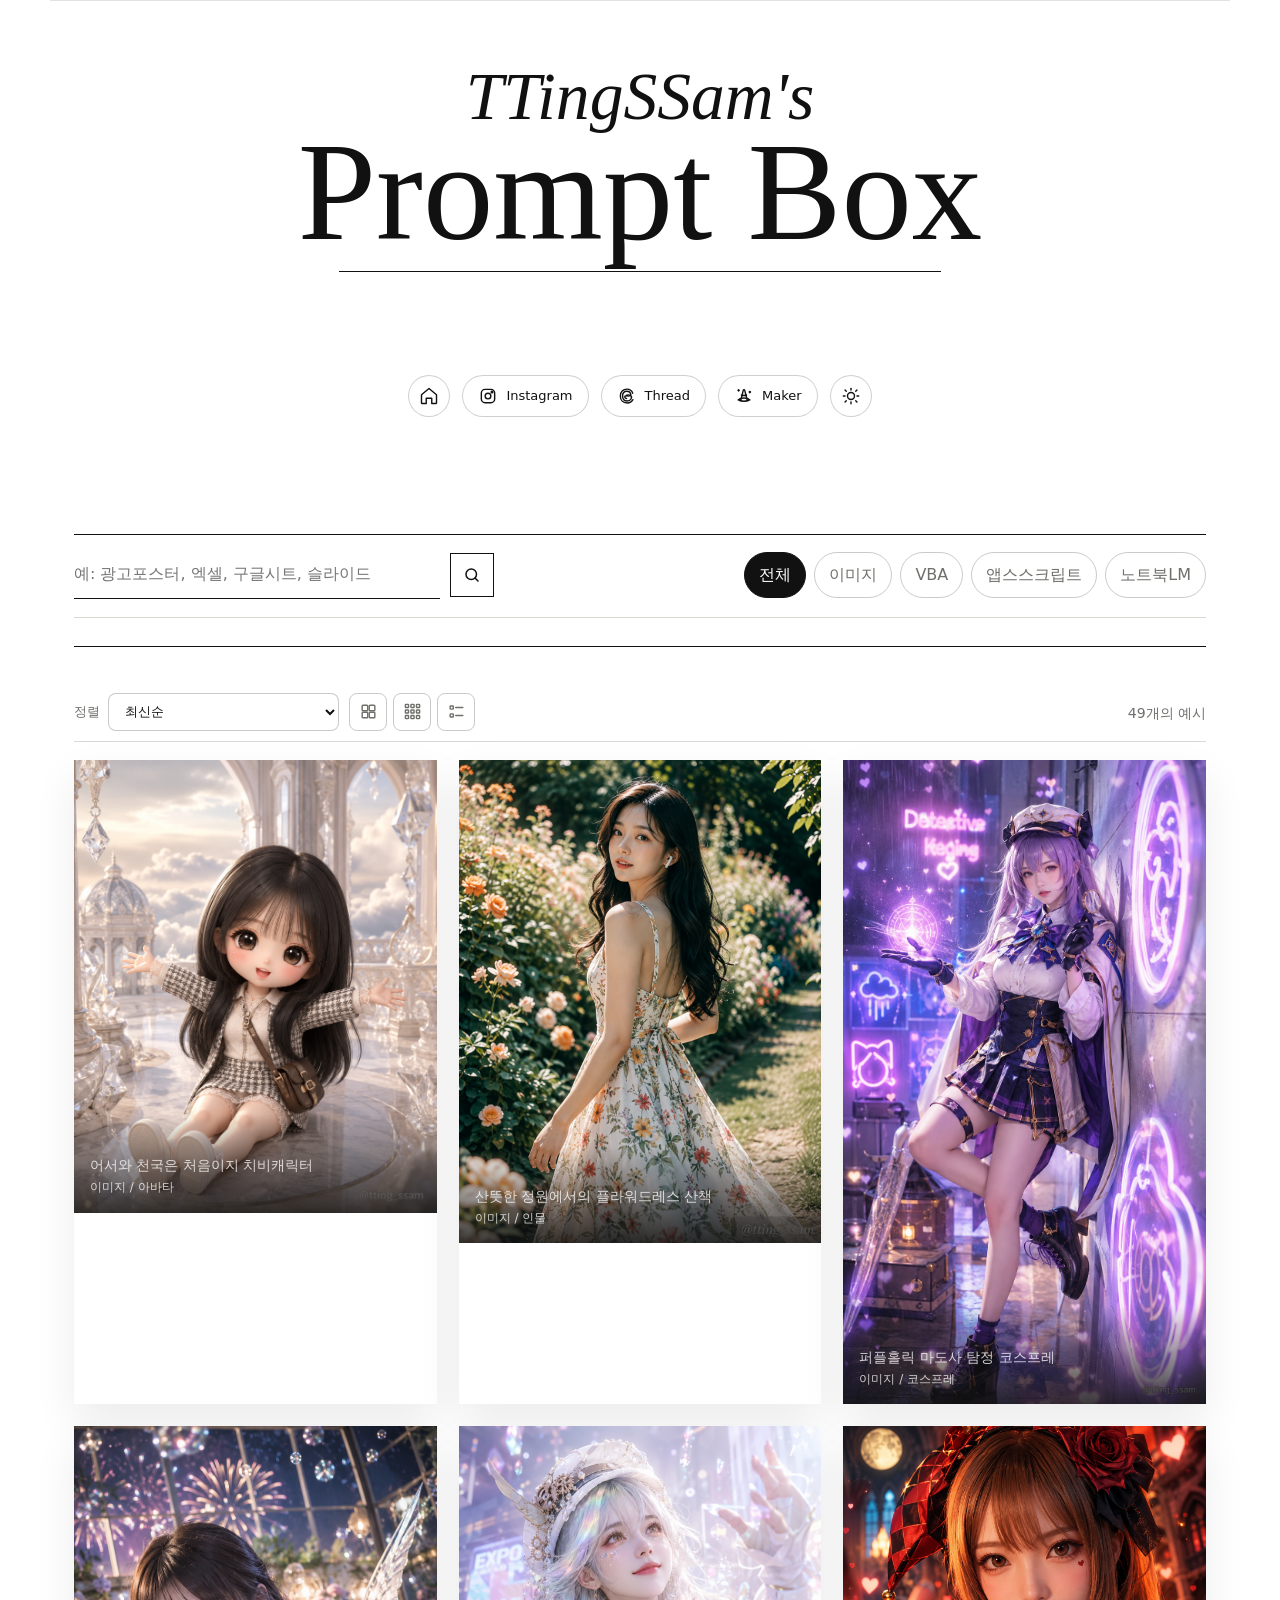
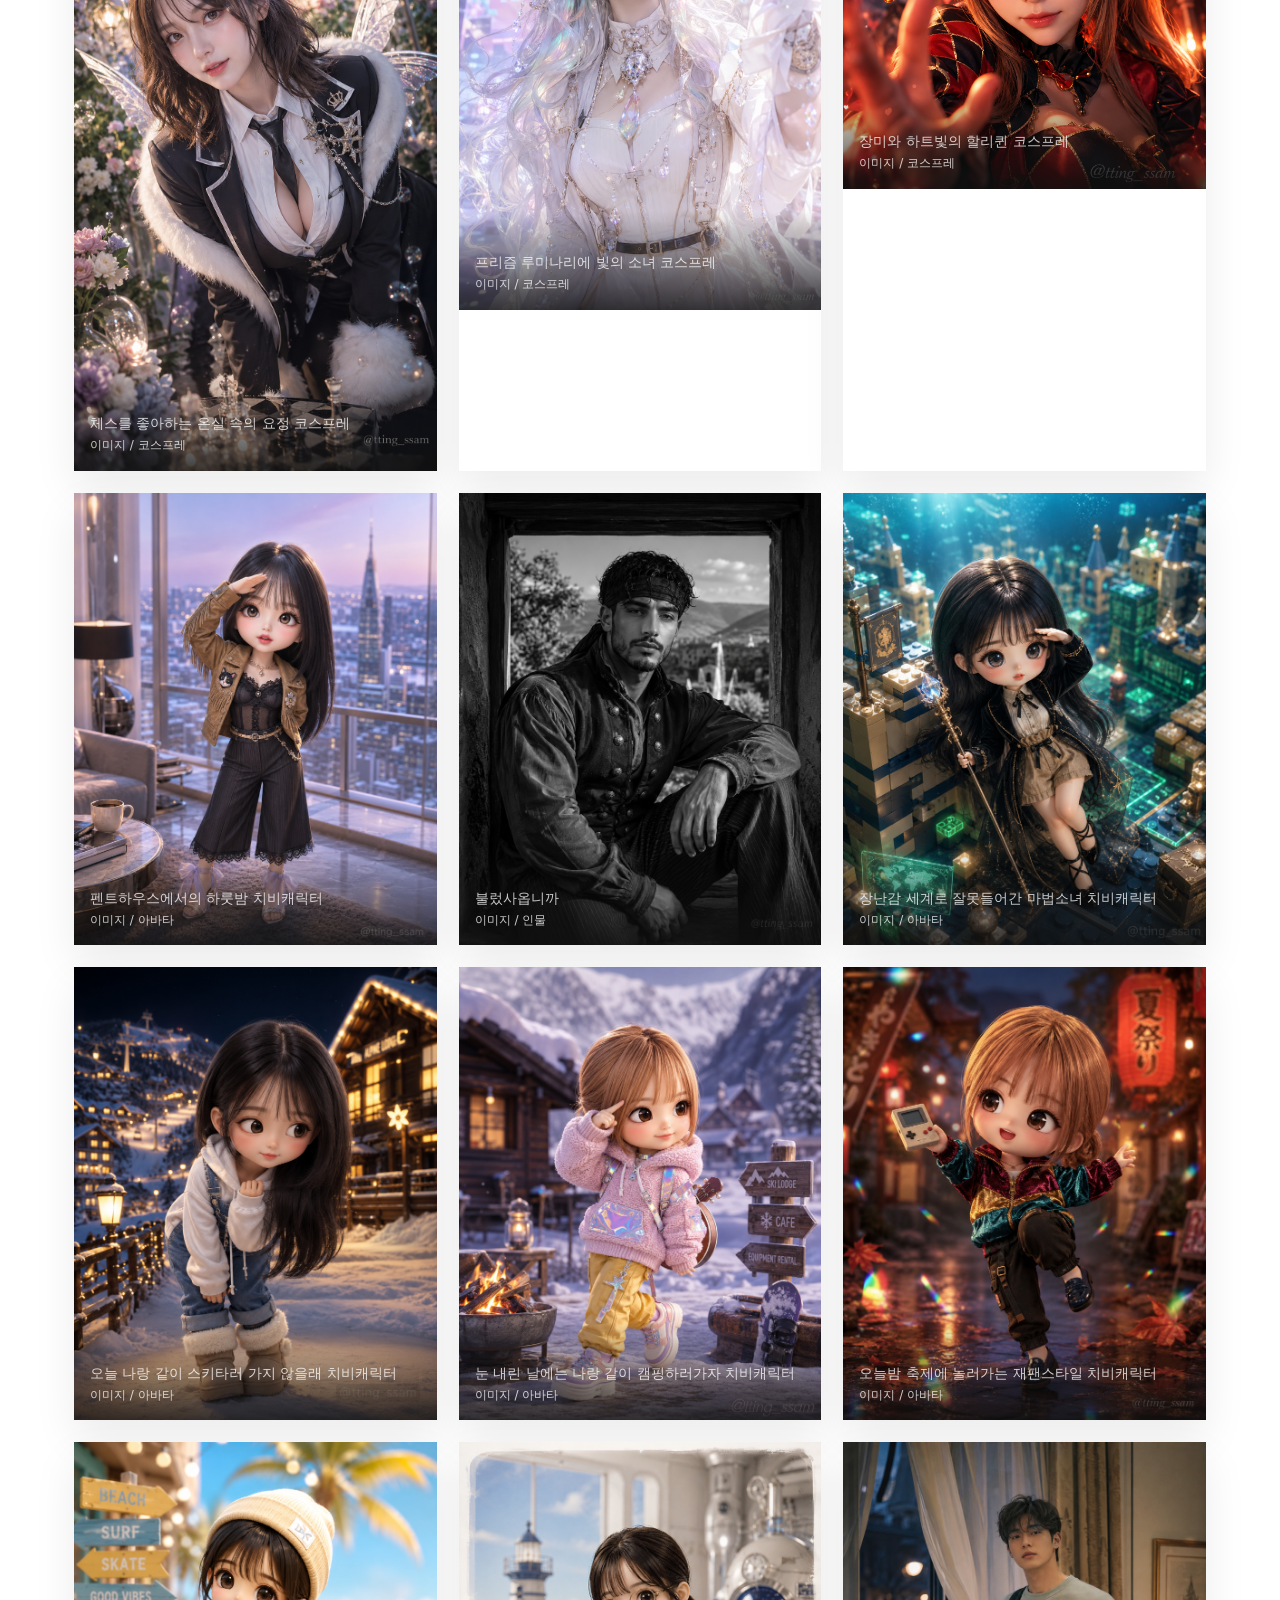
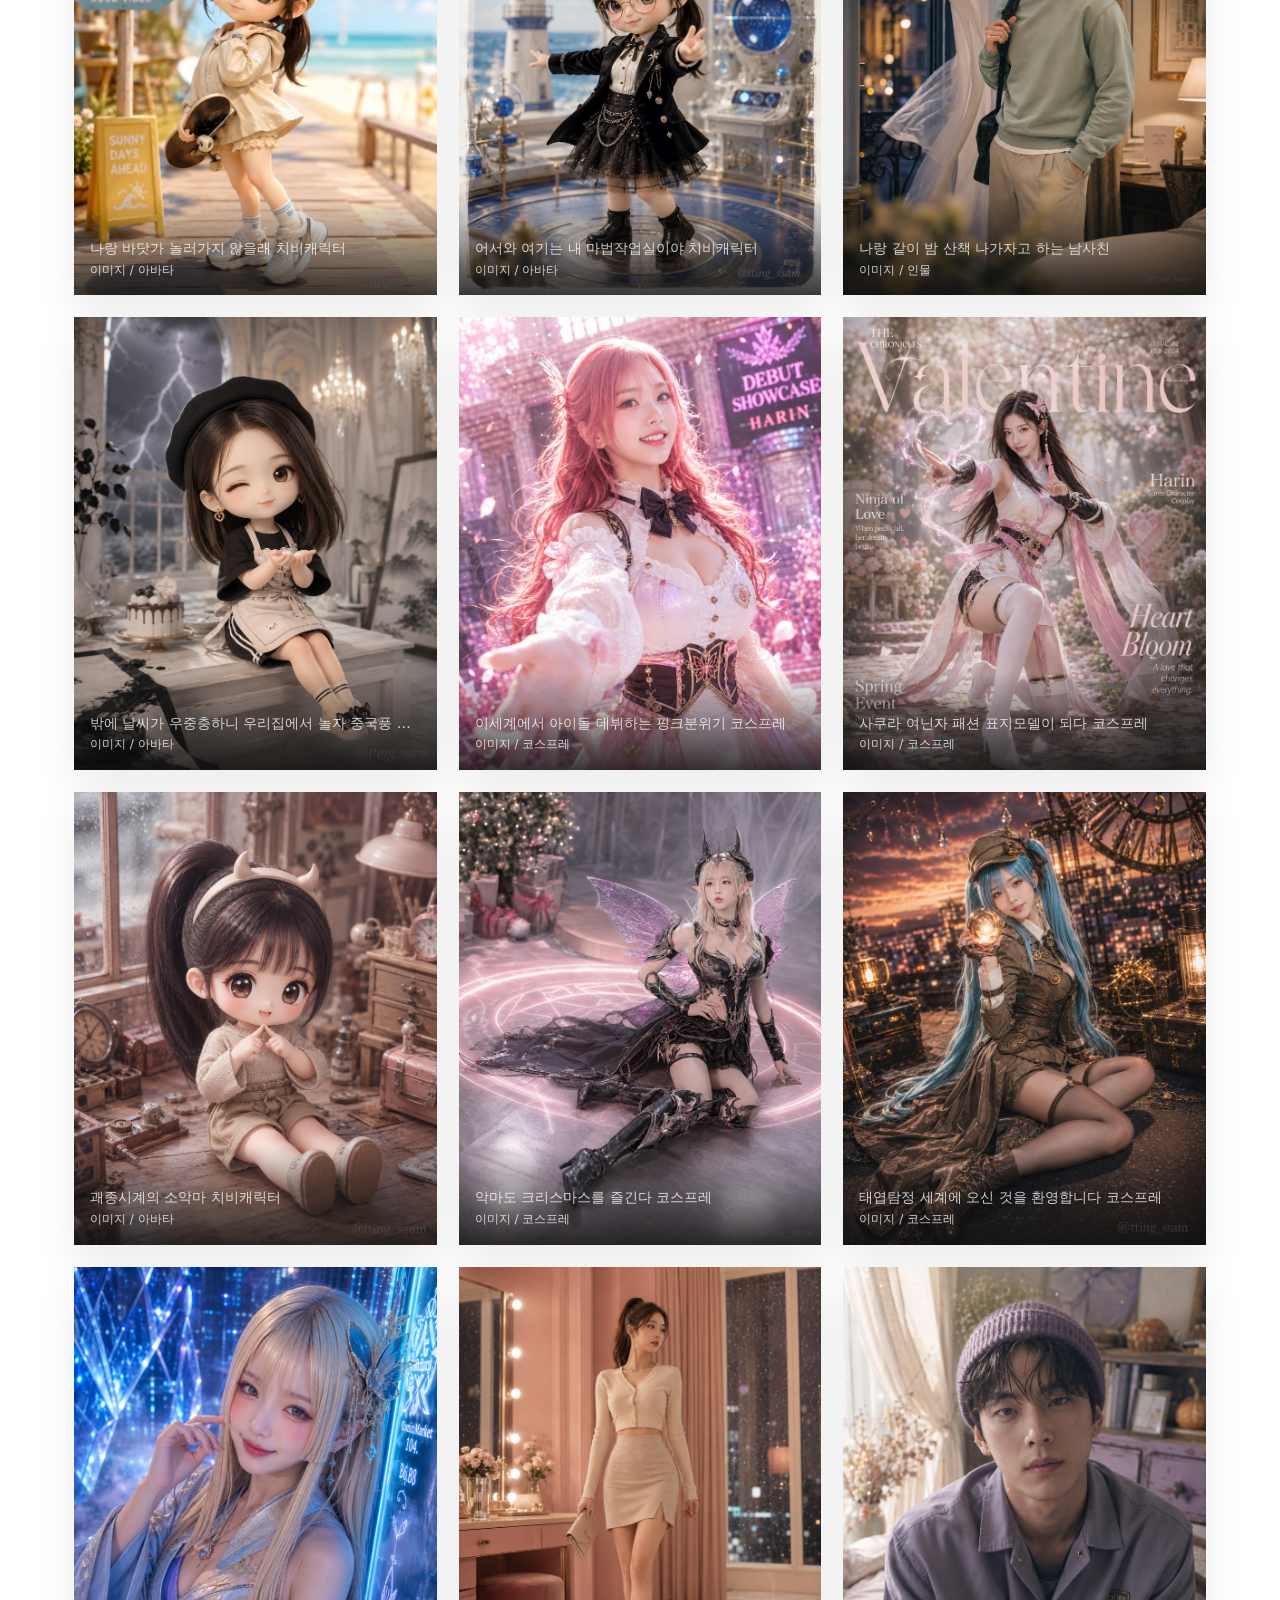
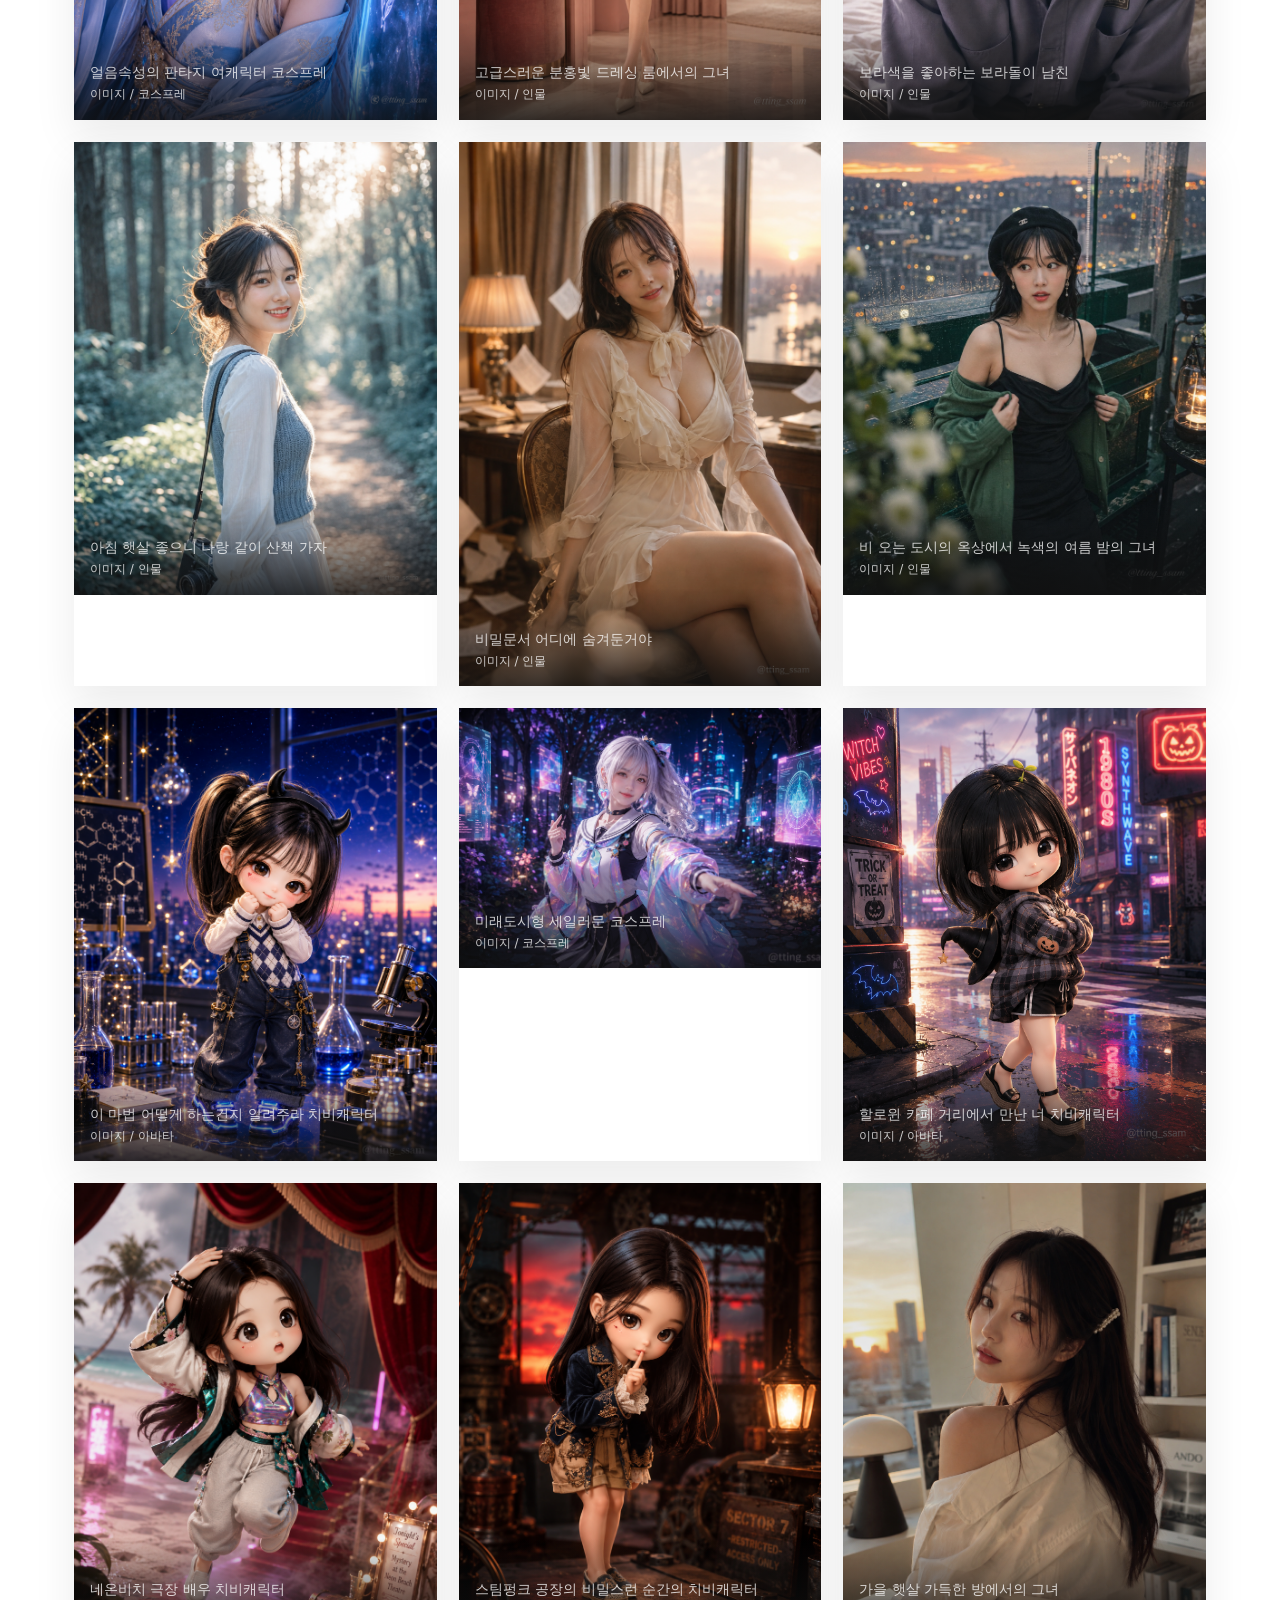
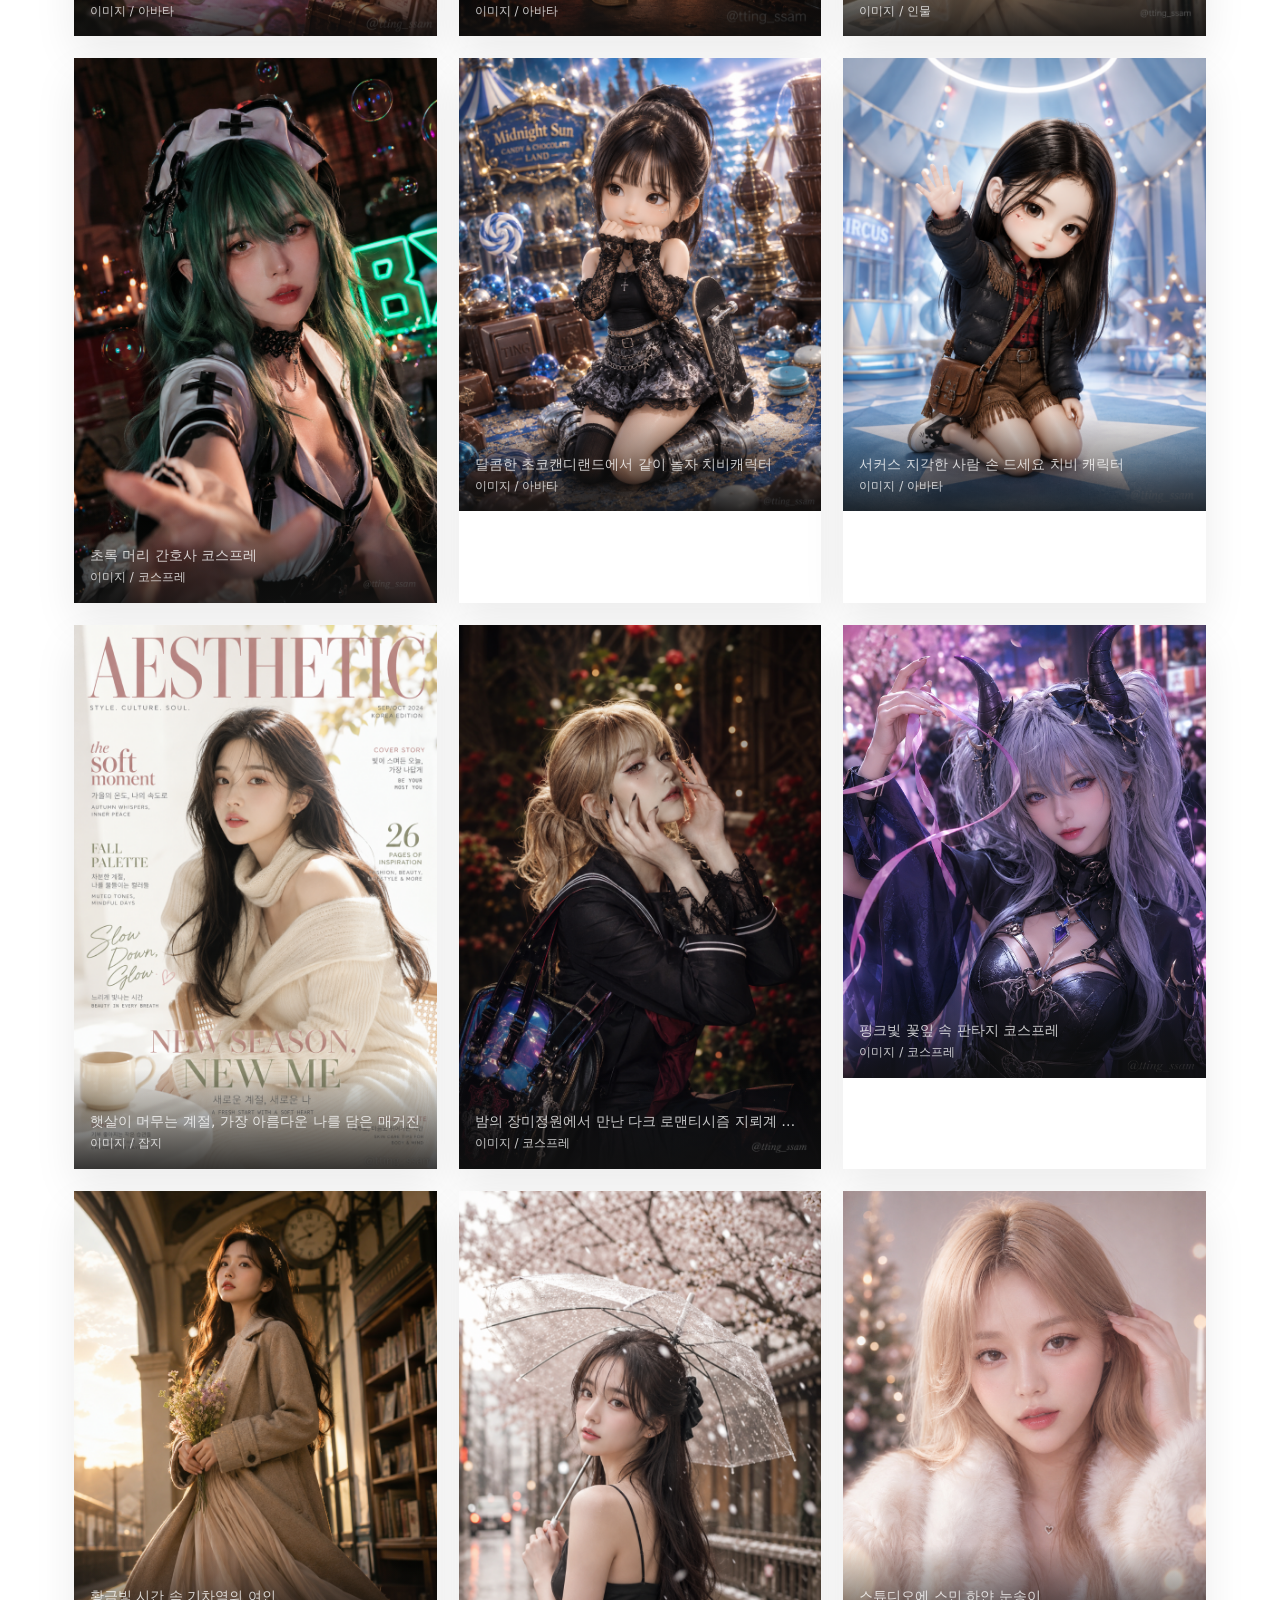
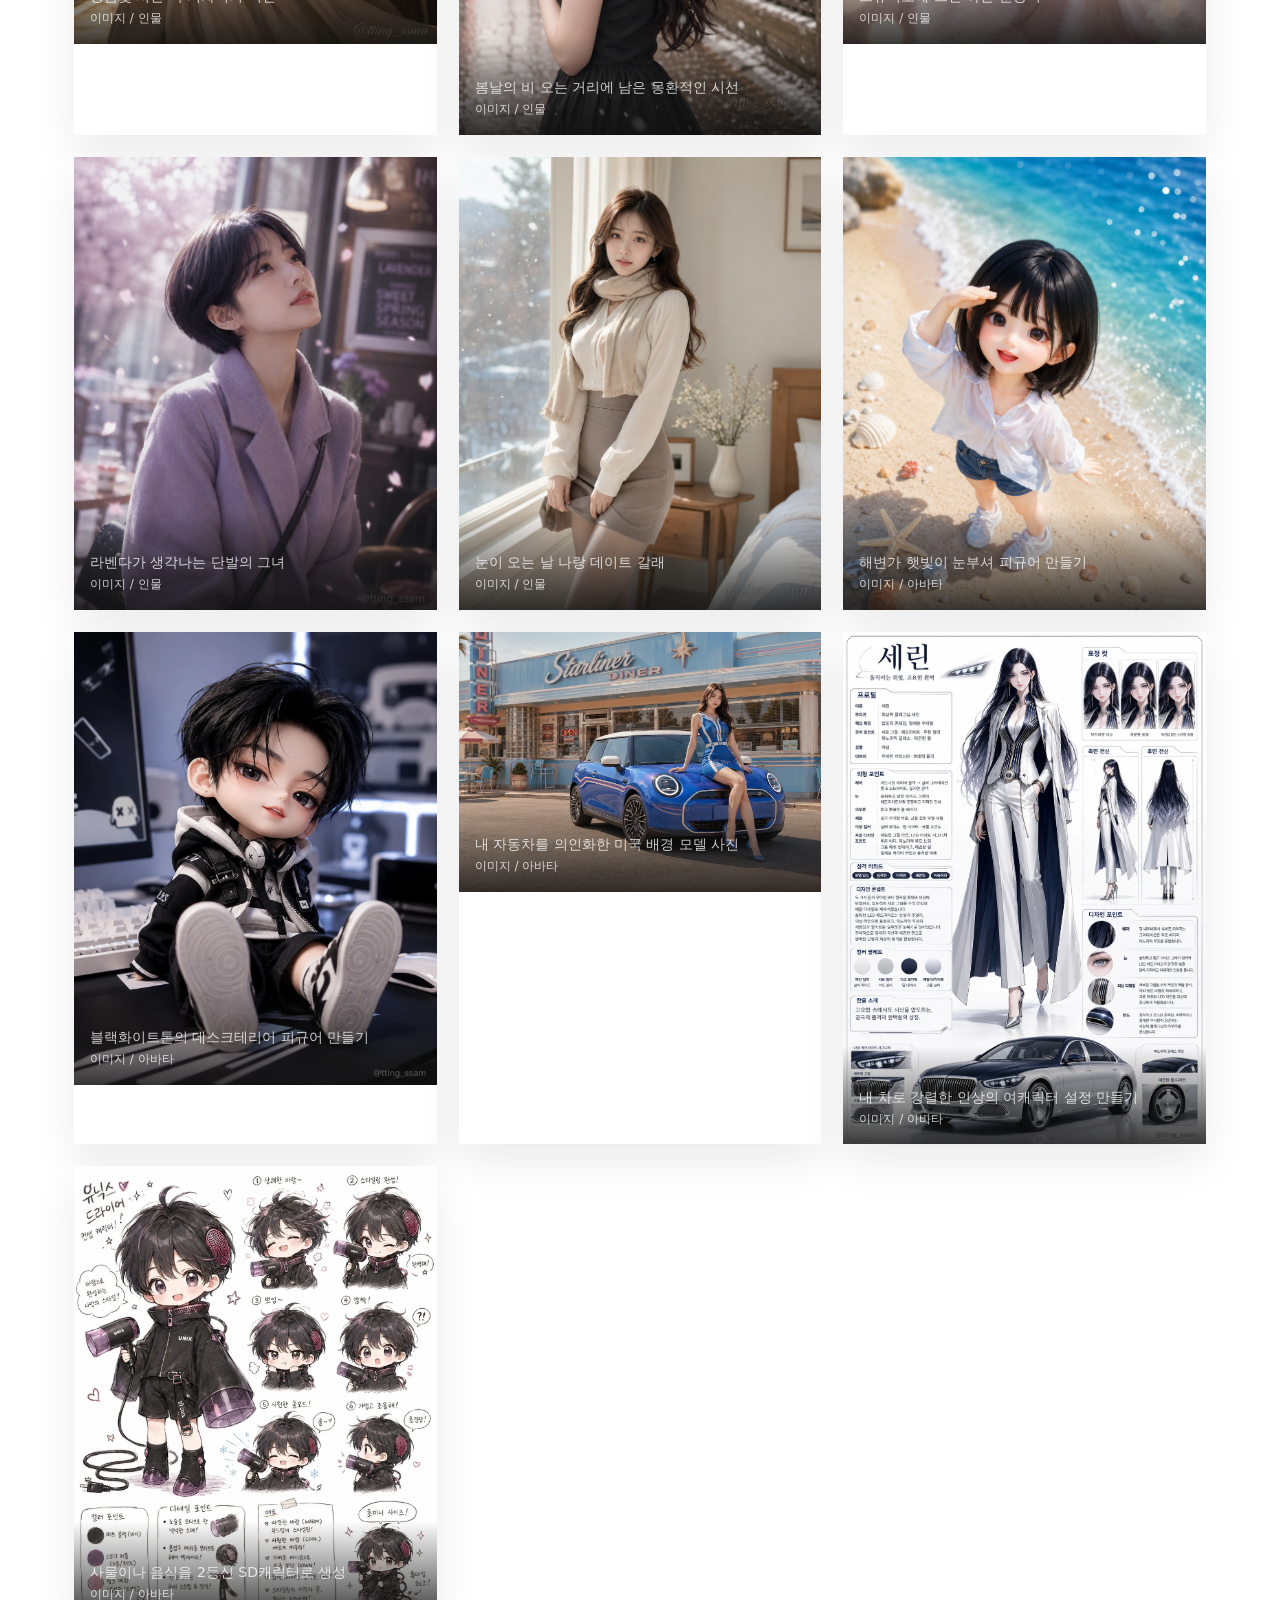
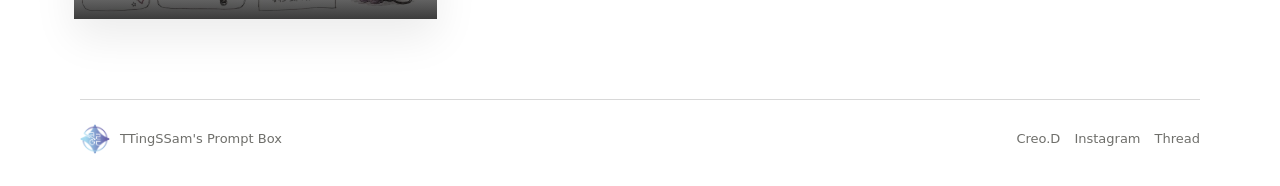
==== commit b1f356aa: "Add random gallery sorting" ====
--- a/index.html
+++ b/index.html
@@ -5,7 +5,7 @@
     <meta name="viewport" content="width=device-width, initial-scale=1.0" />
     <title>TTingSSam's Prompt Box</title>
     <link rel="icon" href="images/logo.png" />
-    <link rel="stylesheet" href="styles.css?v=20260825-1" />
+    <link rel="stylesheet" href="styles.css?v=20260825-2" />
   </head>
   <body data-page="home" data-base-path="">
     <section class="hero">
@@ -125,6 +125,7 @@
                 <option value="oldest">오래된순</option>
                 <option value="name-asc">이름순 오름차순 Z-A(ㅎ-ㄱ)</option>
                 <option value="name-desc">이름순 내림차순 A-Z(ㄱ-ㅎ)</option>
+                <option value="random">랜덤</option>
               </select>
             </label>
             <div class="view-toggle" role="group" aria-label="보기 방식">
@@ -316,8 +317,8 @@
       </div>
     </footer>
 
-    <script src="data/prompts-fallback.js?v=20260825-1"></script>
+    <script src="data/prompts-fallback.js?v=20260825-2"></script>
     <script src="theme.js?v=20260619-2"></script>
-    <script src="script.js?v=20260825-1"></script>
+    <script src="script.js?v=20260825-2"></script>
   </body>
 </html>
--- a/styles.css
+++ b/styles.css
@@ -827,6 +827,12 @@
   gap: 12px;
 }
 
+.gallery-grid.sort-random {
+  display: block;
+  columns: 5 160px;
+  column-gap: 0;
+}
+
 .gallery-card {
   display: block;
   width: 100%;
@@ -839,6 +845,12 @@
   cursor: pointer;
 }
 
+.sort-random .gallery-card {
+  display: inline-block;
+  box-shadow: none;
+  break-inside: avoid;
+}
+
 .image-frame {
   position: relative;
   display: grid;
@@ -871,6 +883,18 @@
   object-fit: cover;
 }
 
+.sort-random .image-frame,
+.sort-random .image-frame.tall,
+.sort-random .image-frame.wide {
+  min-height: 0;
+  background: transparent;
+}
+
+.sort-random .image-frame img {
+  height: auto;
+  object-fit: contain;
+}
+
 .card-overlay {
   position: absolute;
   right: 0;
@@ -916,6 +940,12 @@
   box-shadow: 0 12px 28px rgba(0, 0, 0, 0.06);
 }
 
+.sort-random .gallery-card {
+  display: inline-block;
+  min-height: 0;
+  box-shadow: none;
+}
+
 .view-list .image-frame,
 .view-list .image-frame.tall,
 .view-list .image-frame.wide {
@@ -924,6 +954,15 @@
   height: 112px;
 }
 
+.sort-random .image-frame,
+.sort-random .image-frame.tall,
+.sort-random .image-frame.wide {
+  aspect-ratio: auto;
+  min-height: 0;
+  height: auto;
+  background: transparent;
+}
+
 .view-list .card-overlay {
   display: none;
 }
@@ -933,6 +972,10 @@
   min-width: 0;
   gap: 5px;
   padding: 14px 16px;
+}
+
+.sort-random .list-card-body {
+  display: none;
 }
 
 .list-card-title {
@@ -1782,6 +1825,12 @@
     gap: 10px;
   }
 
+  .gallery-grid.sort-random {
+    display: block;
+    columns: 2 140px;
+    column-gap: 0;
+  }
+
   .gallery-card {
     display: block;
     margin: 0;
@@ -1791,6 +1840,11 @@
     display: grid;
     grid-template-columns: 92px minmax(0, 1fr);
     min-height: 92px;
+  }
+
+  .sort-random .gallery-card {
+    display: inline-block;
+    min-height: 0;
   }
 
   .view-list .image-frame,
@@ -1807,6 +1861,13 @@
     min-height: 0;
   }
 
+  .sort-random .image-frame,
+  .sort-random .image-frame.tall,
+  .sort-random .image-frame.wide {
+    aspect-ratio: auto;
+    height: auto;
+  }
+
   .card-overlay {
     padding: 28px 10px 10px;
   }
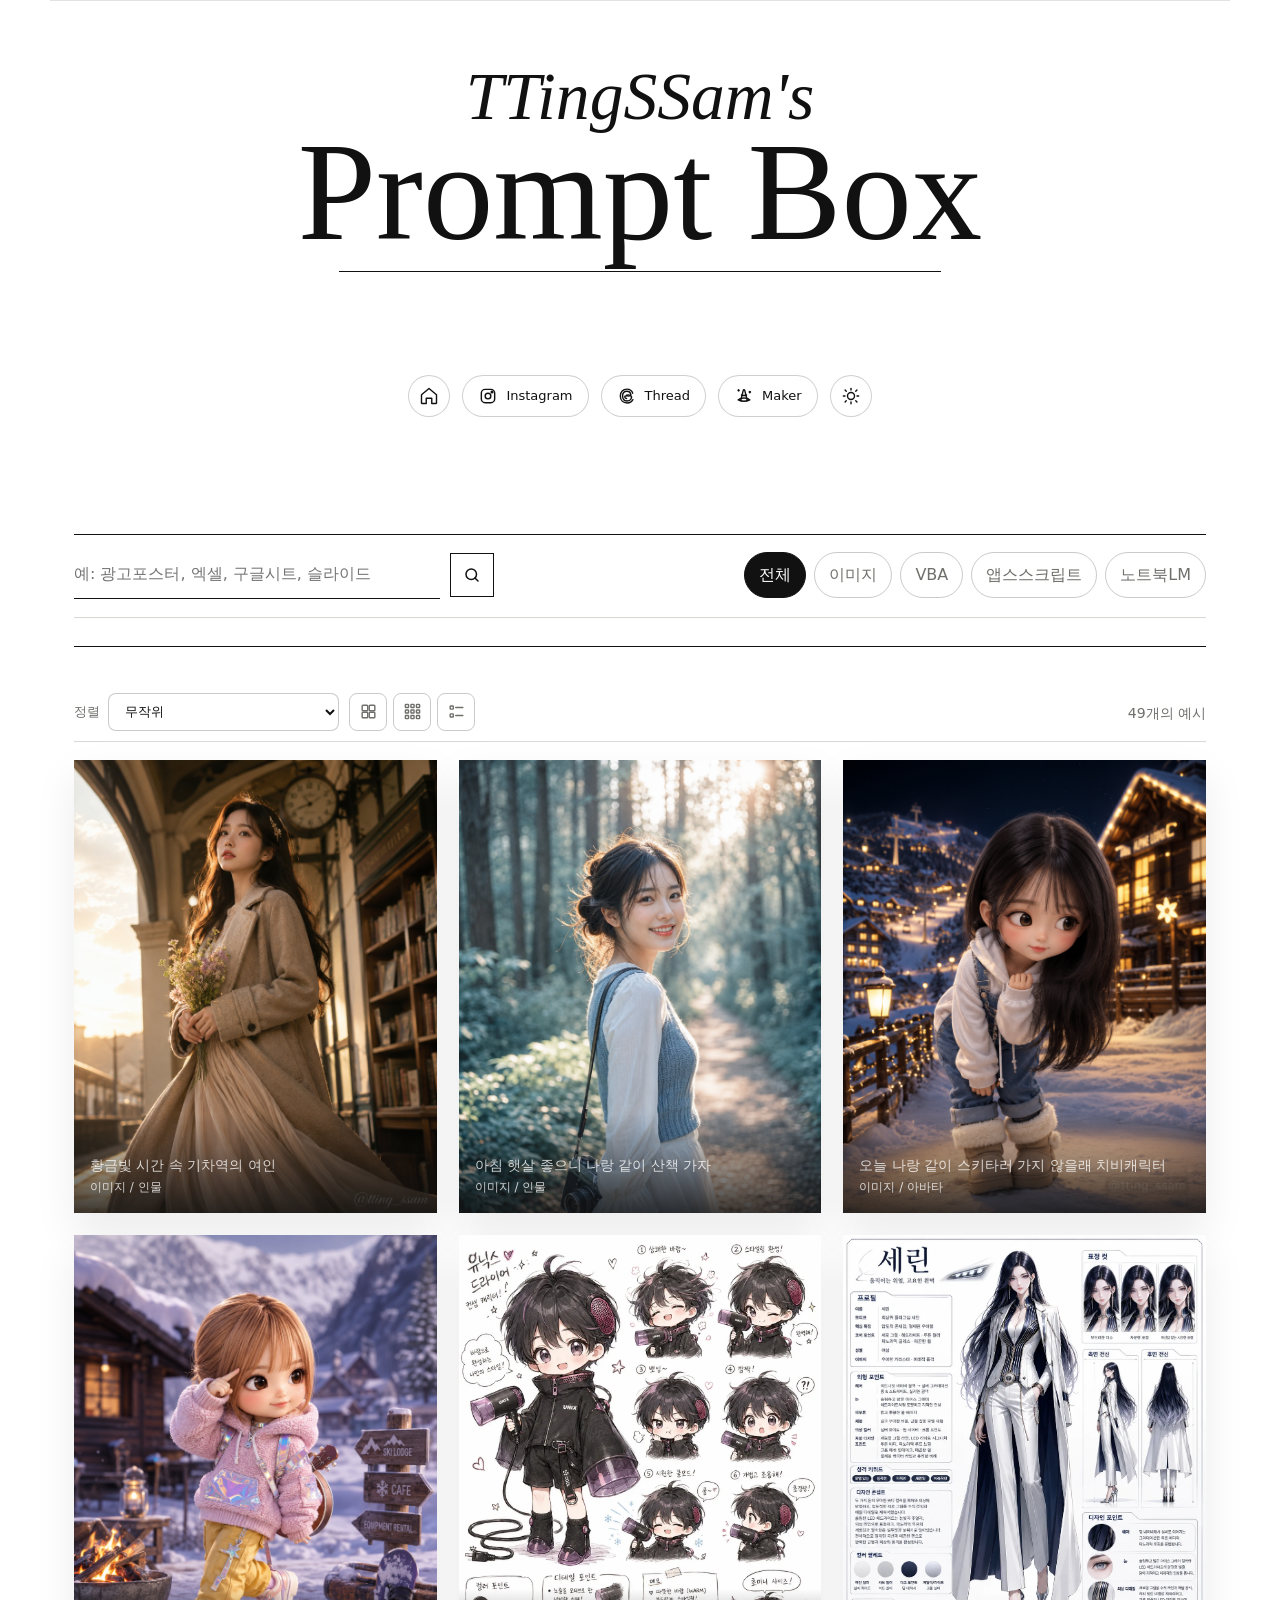
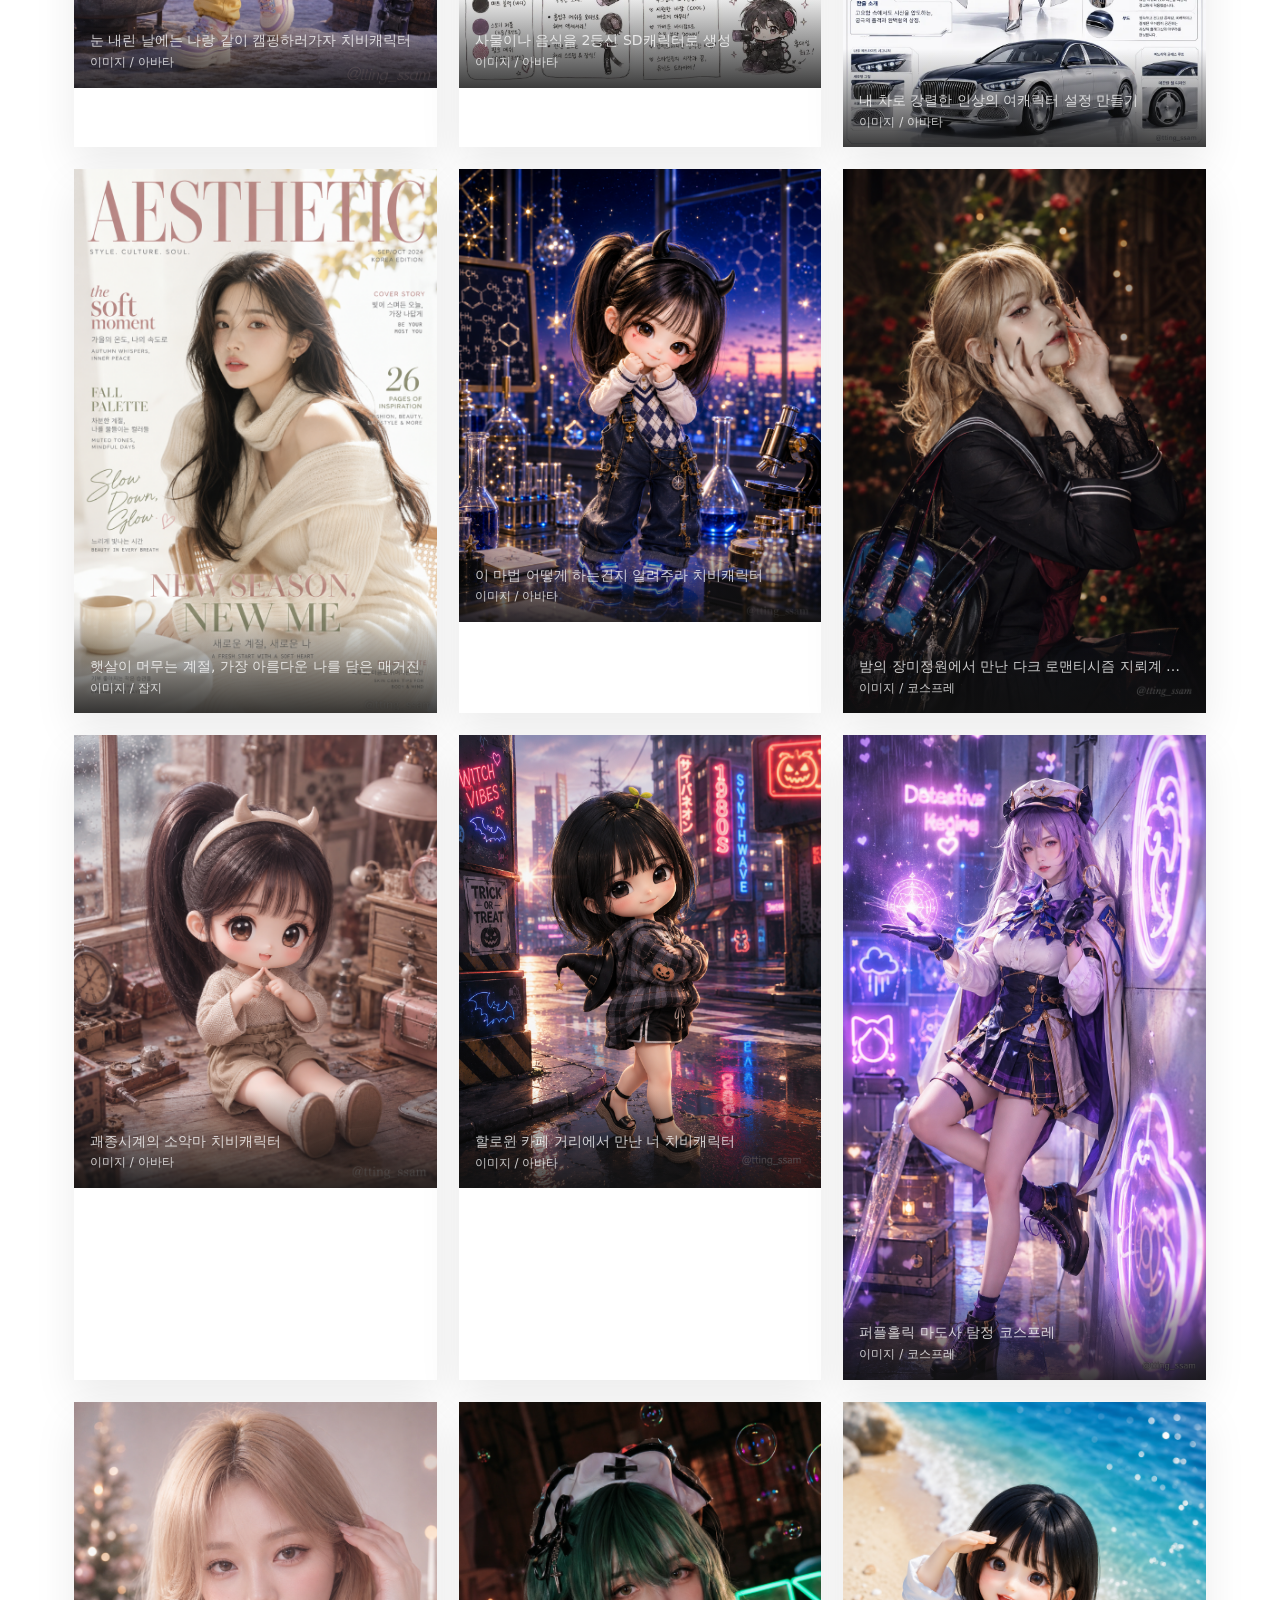
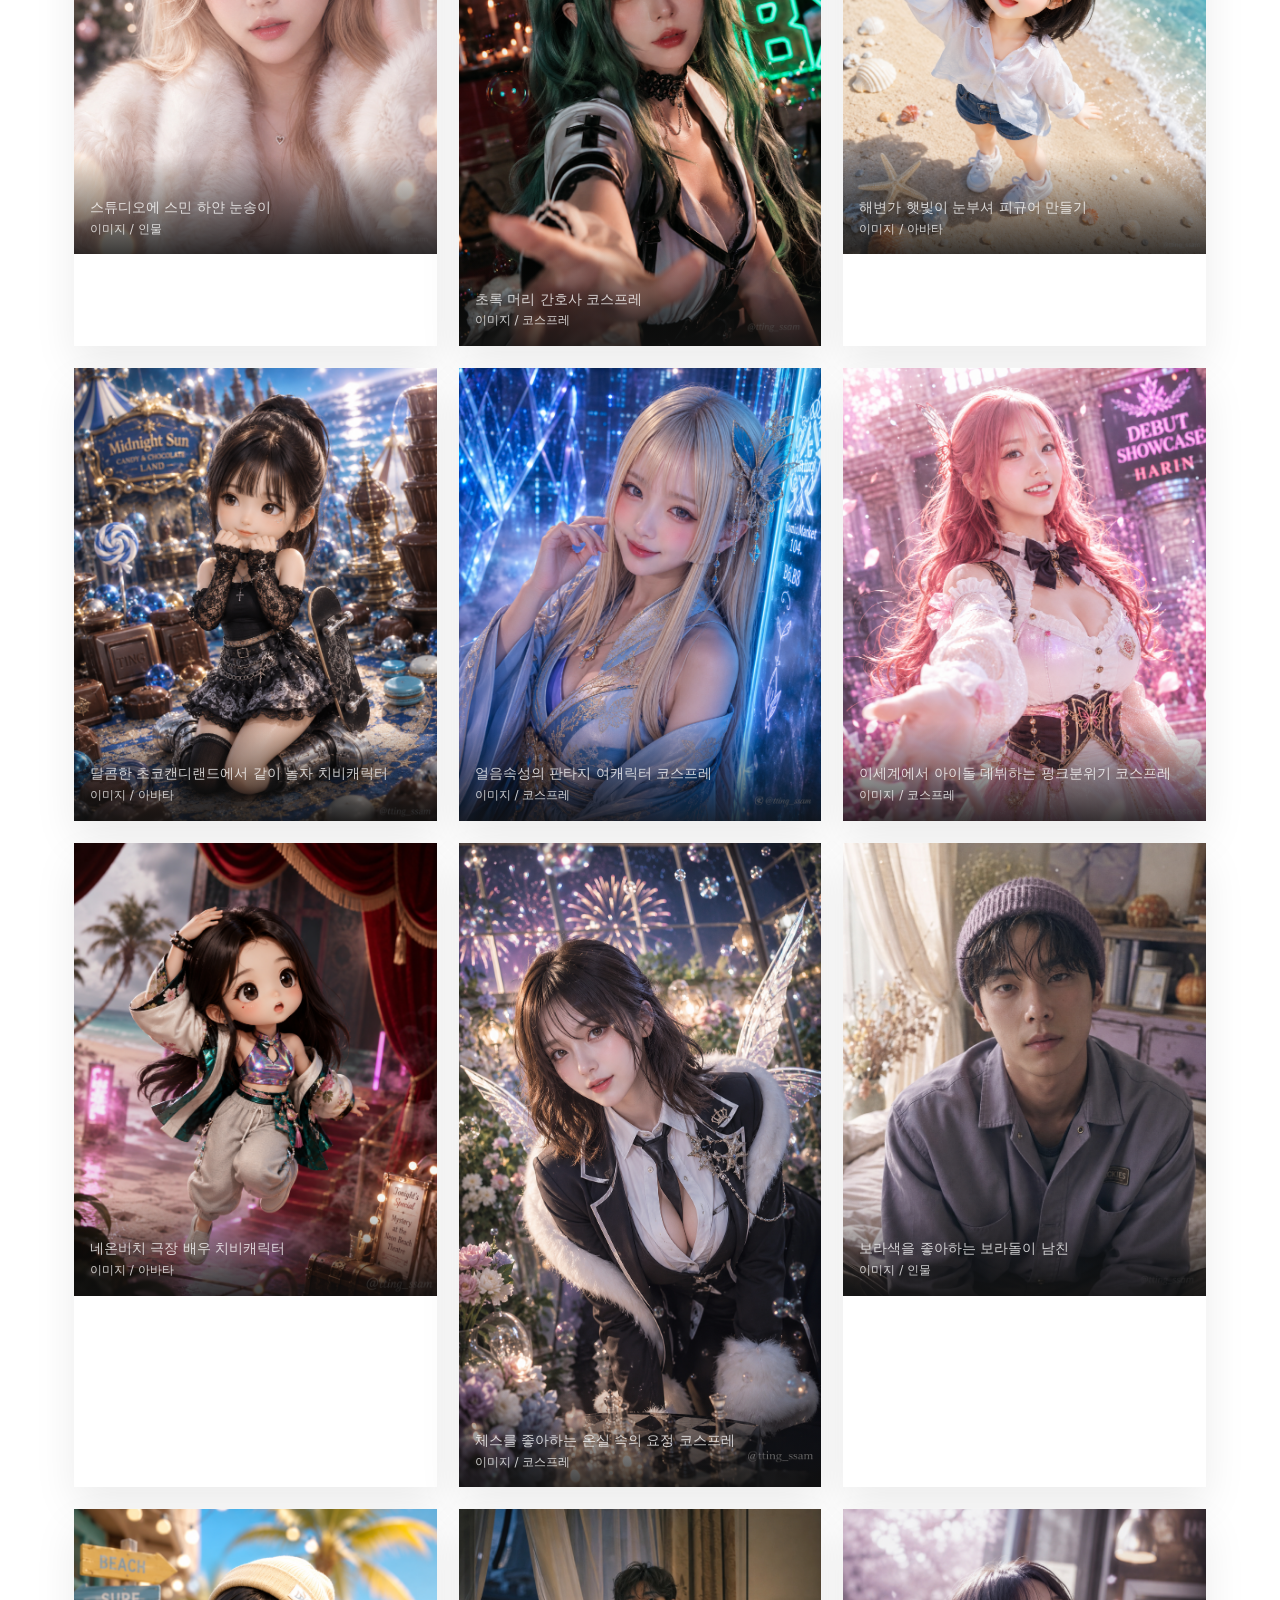
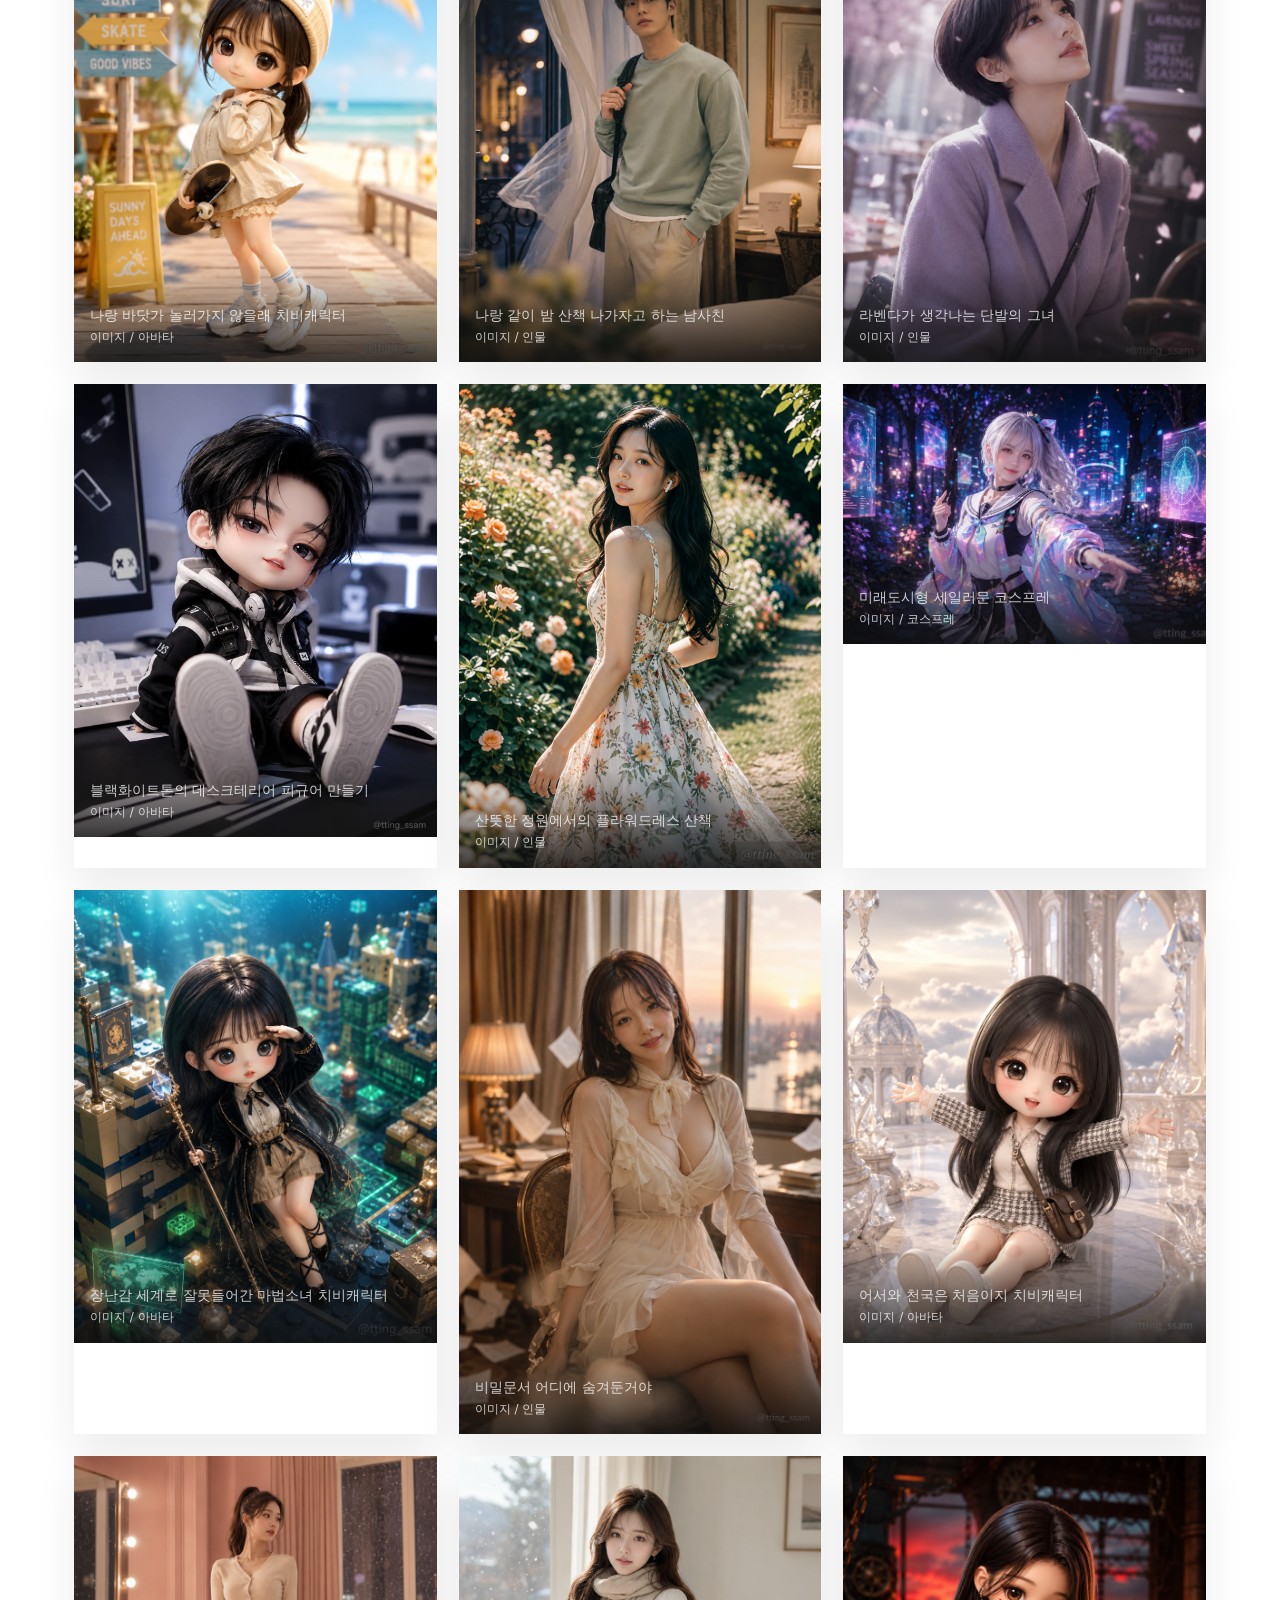
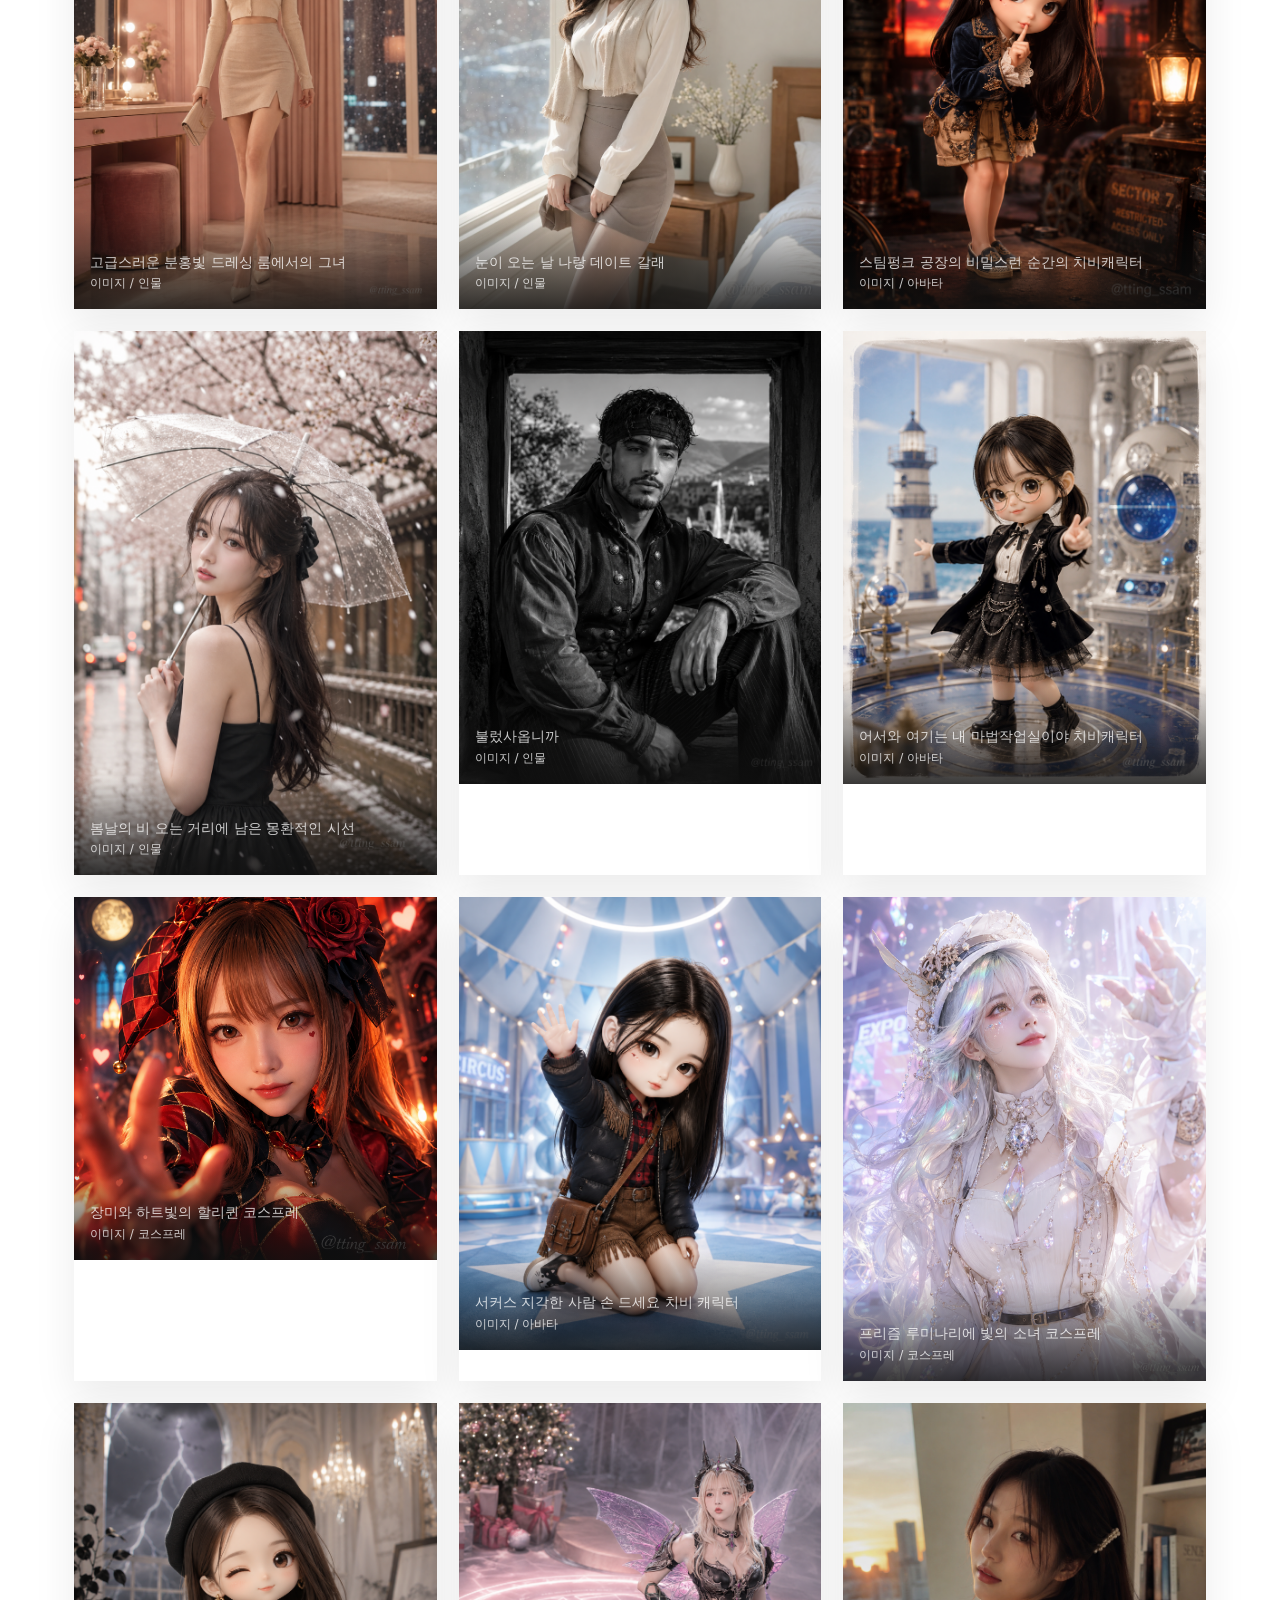
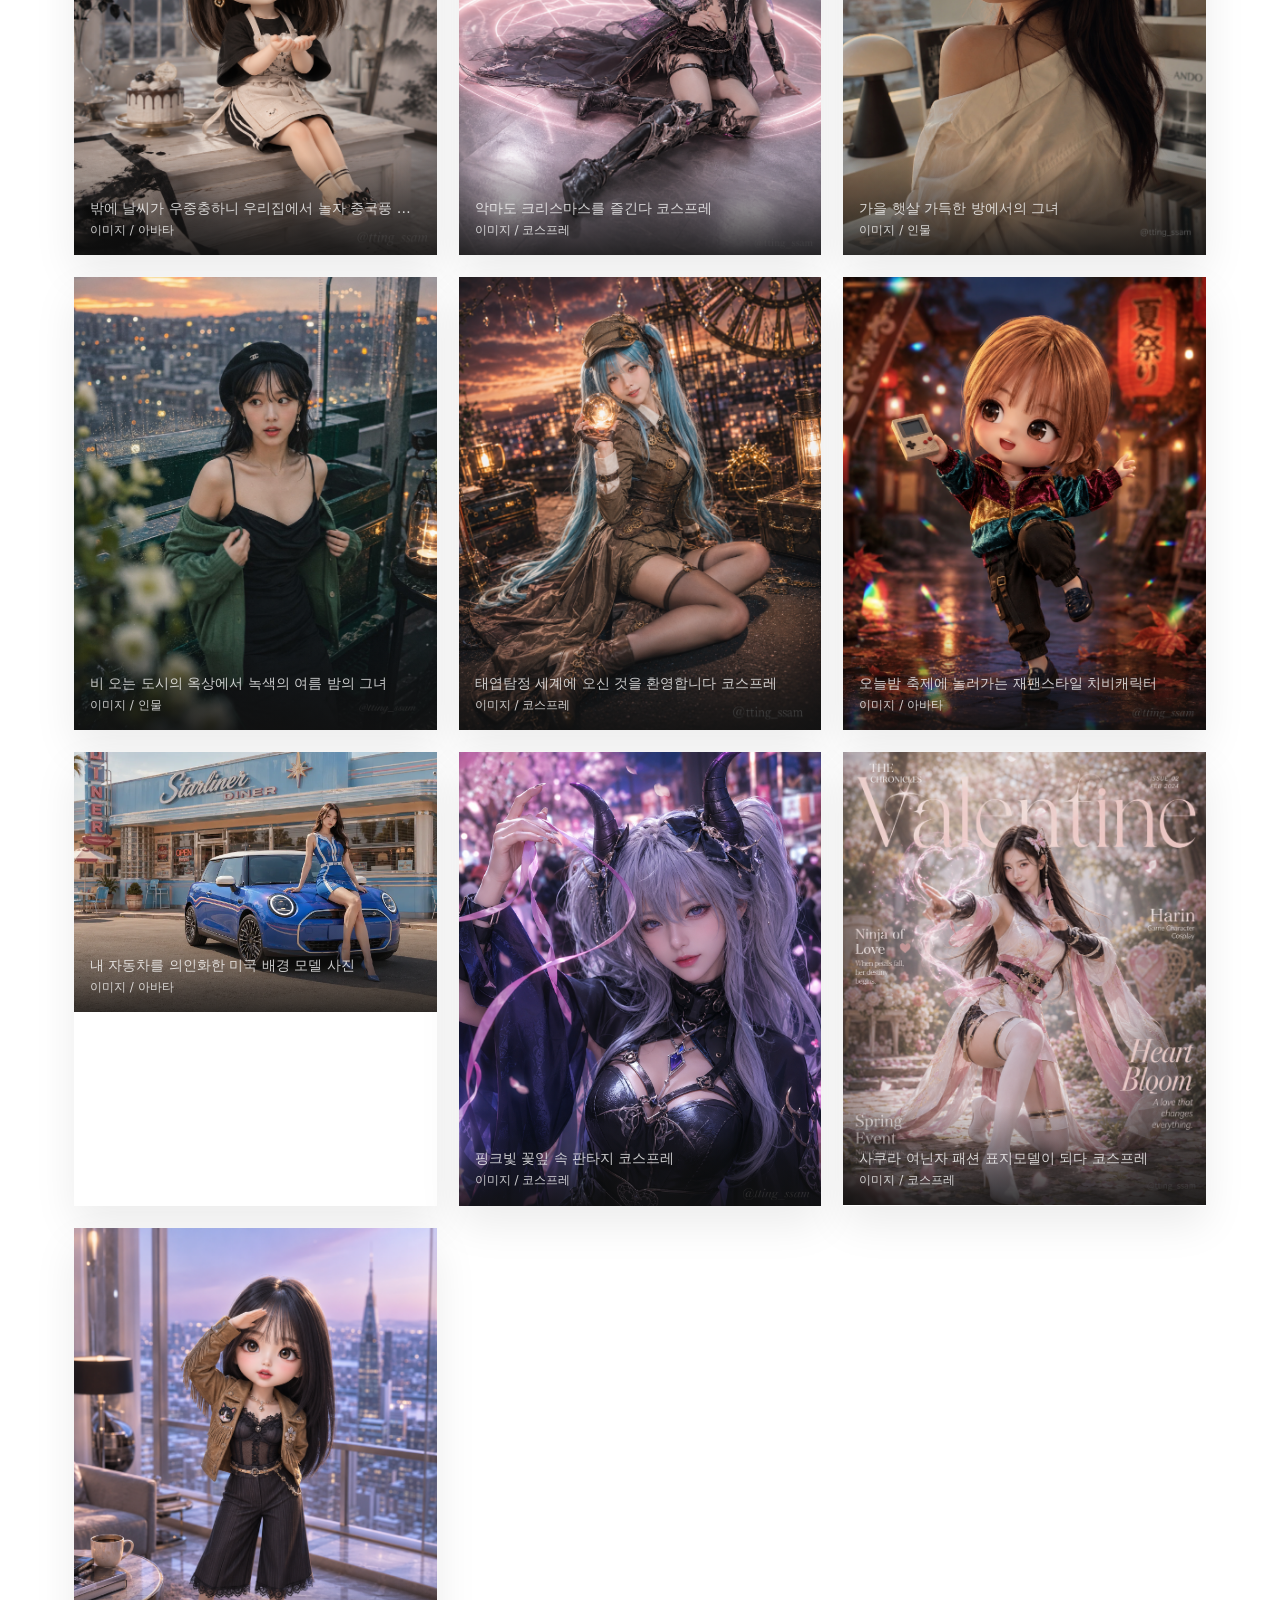
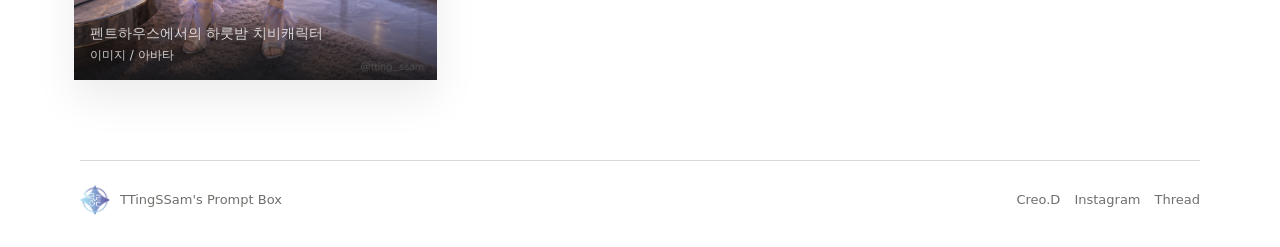
==== commit d1725e9e: "Fix random sort layout modes" ====
--- a/index.html
+++ b/index.html
@@ -5,7 +5,7 @@
     <meta name="viewport" content="width=device-width, initial-scale=1.0" />
     <title>TTingSSam's Prompt Box</title>
     <link rel="icon" href="images/logo.png" />
-    <link rel="stylesheet" href="styles.css?v=20260825-2" />
+    <link rel="stylesheet" href="styles.css?v=20260825-3" />
   </head>
   <body data-page="home" data-base-path="">
     <section class="hero">
@@ -121,11 +121,11 @@
             <label class="sort-control" for="sortSelect">
               <span>정렬</span>
               <select id="sortSelect">
+                <option value="random" selected>무작위</option>
                 <option value="latest">최신순</option>
                 <option value="oldest">오래된순</option>
                 <option value="name-asc">이름순 오름차순 Z-A(ㅎ-ㄱ)</option>
                 <option value="name-desc">이름순 내림차순 A-Z(ㄱ-ㅎ)</option>
-                <option value="random">랜덤</option>
               </select>
             </label>
             <div class="view-toggle" role="group" aria-label="보기 방식">
@@ -317,8 +317,8 @@
       </div>
     </footer>
 
-    <script src="data/prompts-fallback.js?v=20260825-2"></script>
+    <script src="data/prompts-fallback.js?v=20260825-3"></script>
     <script src="theme.js?v=20260619-2"></script>
-    <script src="script.js?v=20260825-2"></script>
+    <script src="script.js?v=20260825-3"></script>
   </body>
 </html>
--- a/styles.css
+++ b/styles.css
@@ -827,12 +827,6 @@
   gap: 12px;
 }
 
-.gallery-grid.sort-random {
-  display: block;
-  columns: 5 160px;
-  column-gap: 0;
-}
-
 .gallery-card {
   display: block;
   width: 100%;
@@ -845,12 +839,6 @@
   cursor: pointer;
 }
 
-.sort-random .gallery-card {
-  display: inline-block;
-  box-shadow: none;
-  break-inside: avoid;
-}
-
 .image-frame {
   position: relative;
   display: grid;
@@ -883,18 +871,6 @@
   object-fit: cover;
 }
 
-.sort-random .image-frame,
-.sort-random .image-frame.tall,
-.sort-random .image-frame.wide {
-  min-height: 0;
-  background: transparent;
-}
-
-.sort-random .image-frame img {
-  height: auto;
-  object-fit: contain;
-}
-
 .card-overlay {
   position: absolute;
   right: 0;
@@ -940,12 +916,6 @@
   box-shadow: 0 12px 28px rgba(0, 0, 0, 0.06);
 }
 
-.sort-random .gallery-card {
-  display: inline-block;
-  min-height: 0;
-  box-shadow: none;
-}
-
 .view-list .image-frame,
 .view-list .image-frame.tall,
 .view-list .image-frame.wide {
@@ -954,15 +924,6 @@
   height: 112px;
 }
 
-.sort-random .image-frame,
-.sort-random .image-frame.tall,
-.sort-random .image-frame.wide {
-  aspect-ratio: auto;
-  min-height: 0;
-  height: auto;
-  background: transparent;
-}
-
 .view-list .card-overlay {
   display: none;
 }
@@ -972,10 +933,6 @@
   min-width: 0;
   gap: 5px;
   padding: 14px 16px;
-}
-
-.sort-random .list-card-body {
-  display: none;
 }
 
 .list-card-title {
@@ -1825,12 +1782,6 @@
     gap: 10px;
   }
 
-  .gallery-grid.sort-random {
-    display: block;
-    columns: 2 140px;
-    column-gap: 0;
-  }
-
   .gallery-card {
     display: block;
     margin: 0;
@@ -1840,11 +1791,6 @@
     display: grid;
     grid-template-columns: 92px minmax(0, 1fr);
     min-height: 92px;
-  }
-
-  .sort-random .gallery-card {
-    display: inline-block;
-    min-height: 0;
   }
 
   .view-list .image-frame,
@@ -1861,13 +1807,6 @@
     min-height: 0;
   }
 
-  .sort-random .image-frame,
-  .sort-random .image-frame.tall,
-  .sort-random .image-frame.wide {
-    aspect-ratio: auto;
-    height: auto;
-  }
-
   .card-overlay {
     padding: 28px 10px 10px;
   }
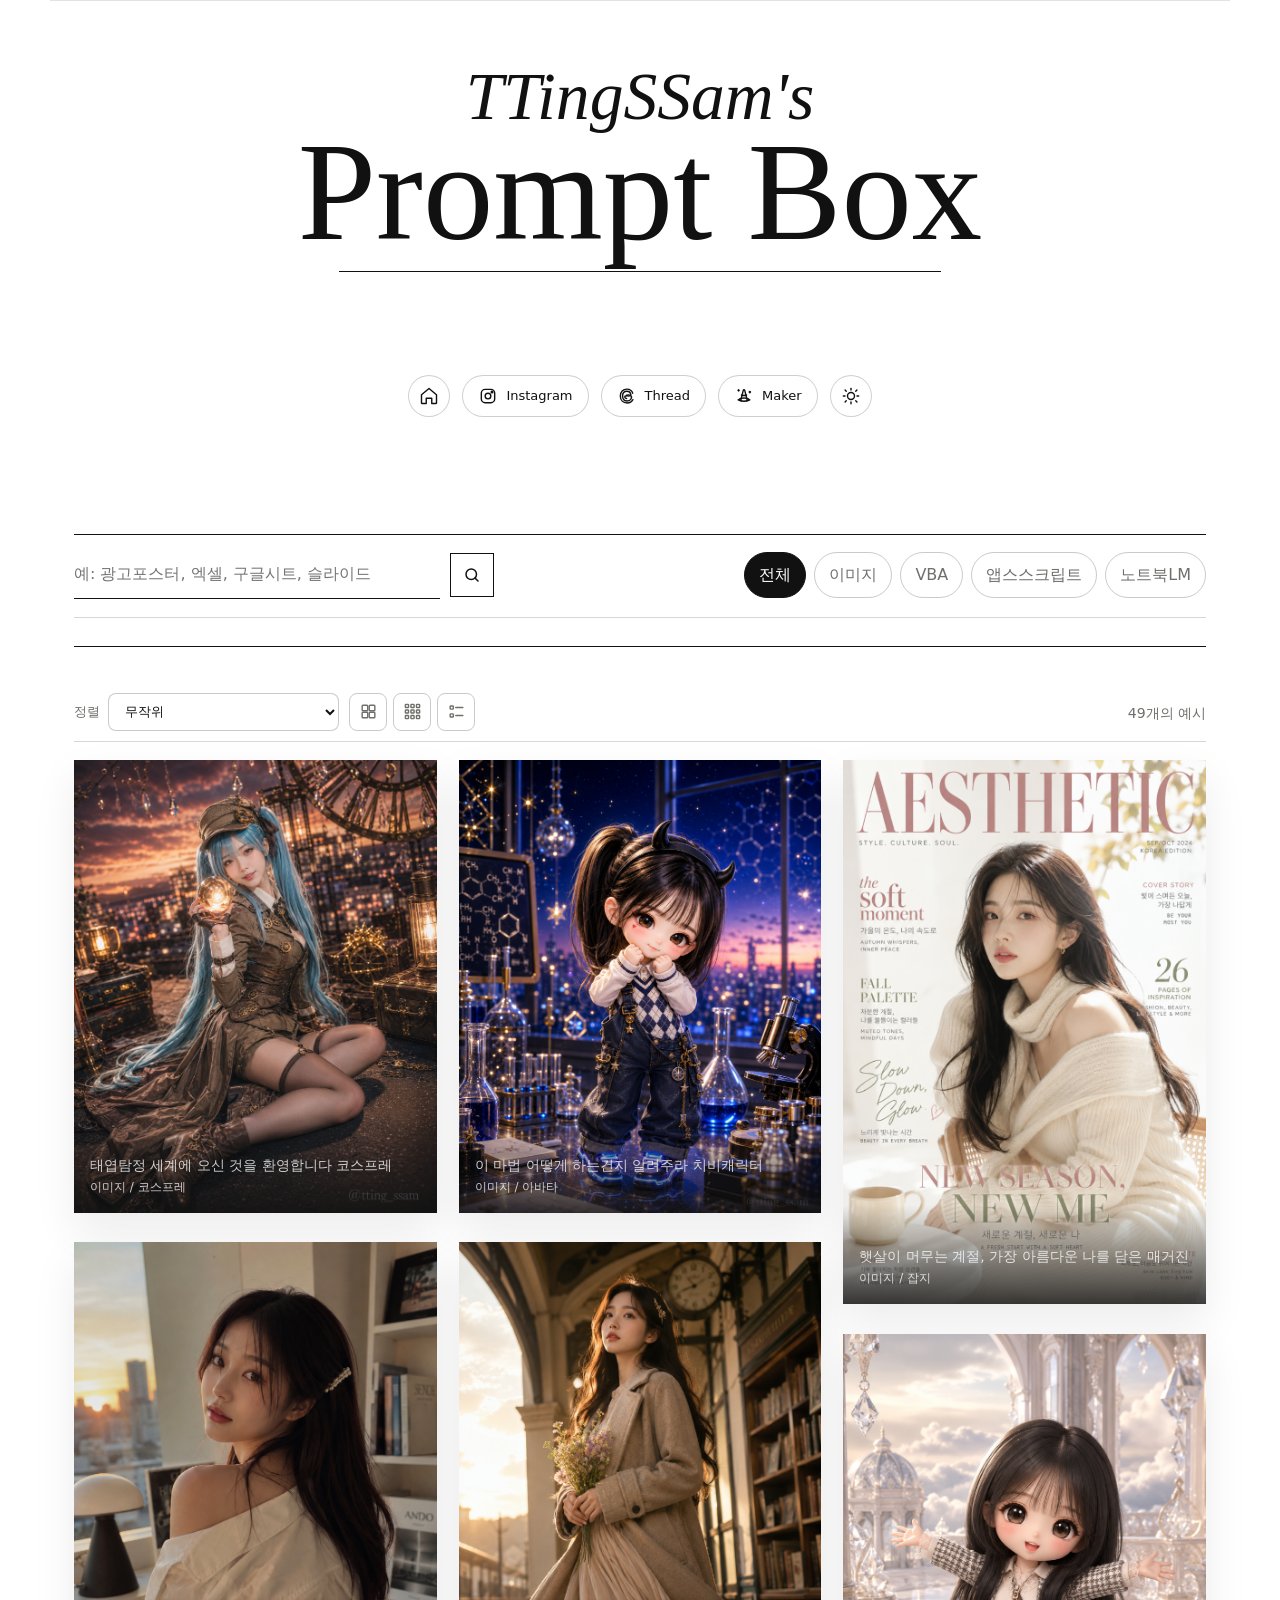
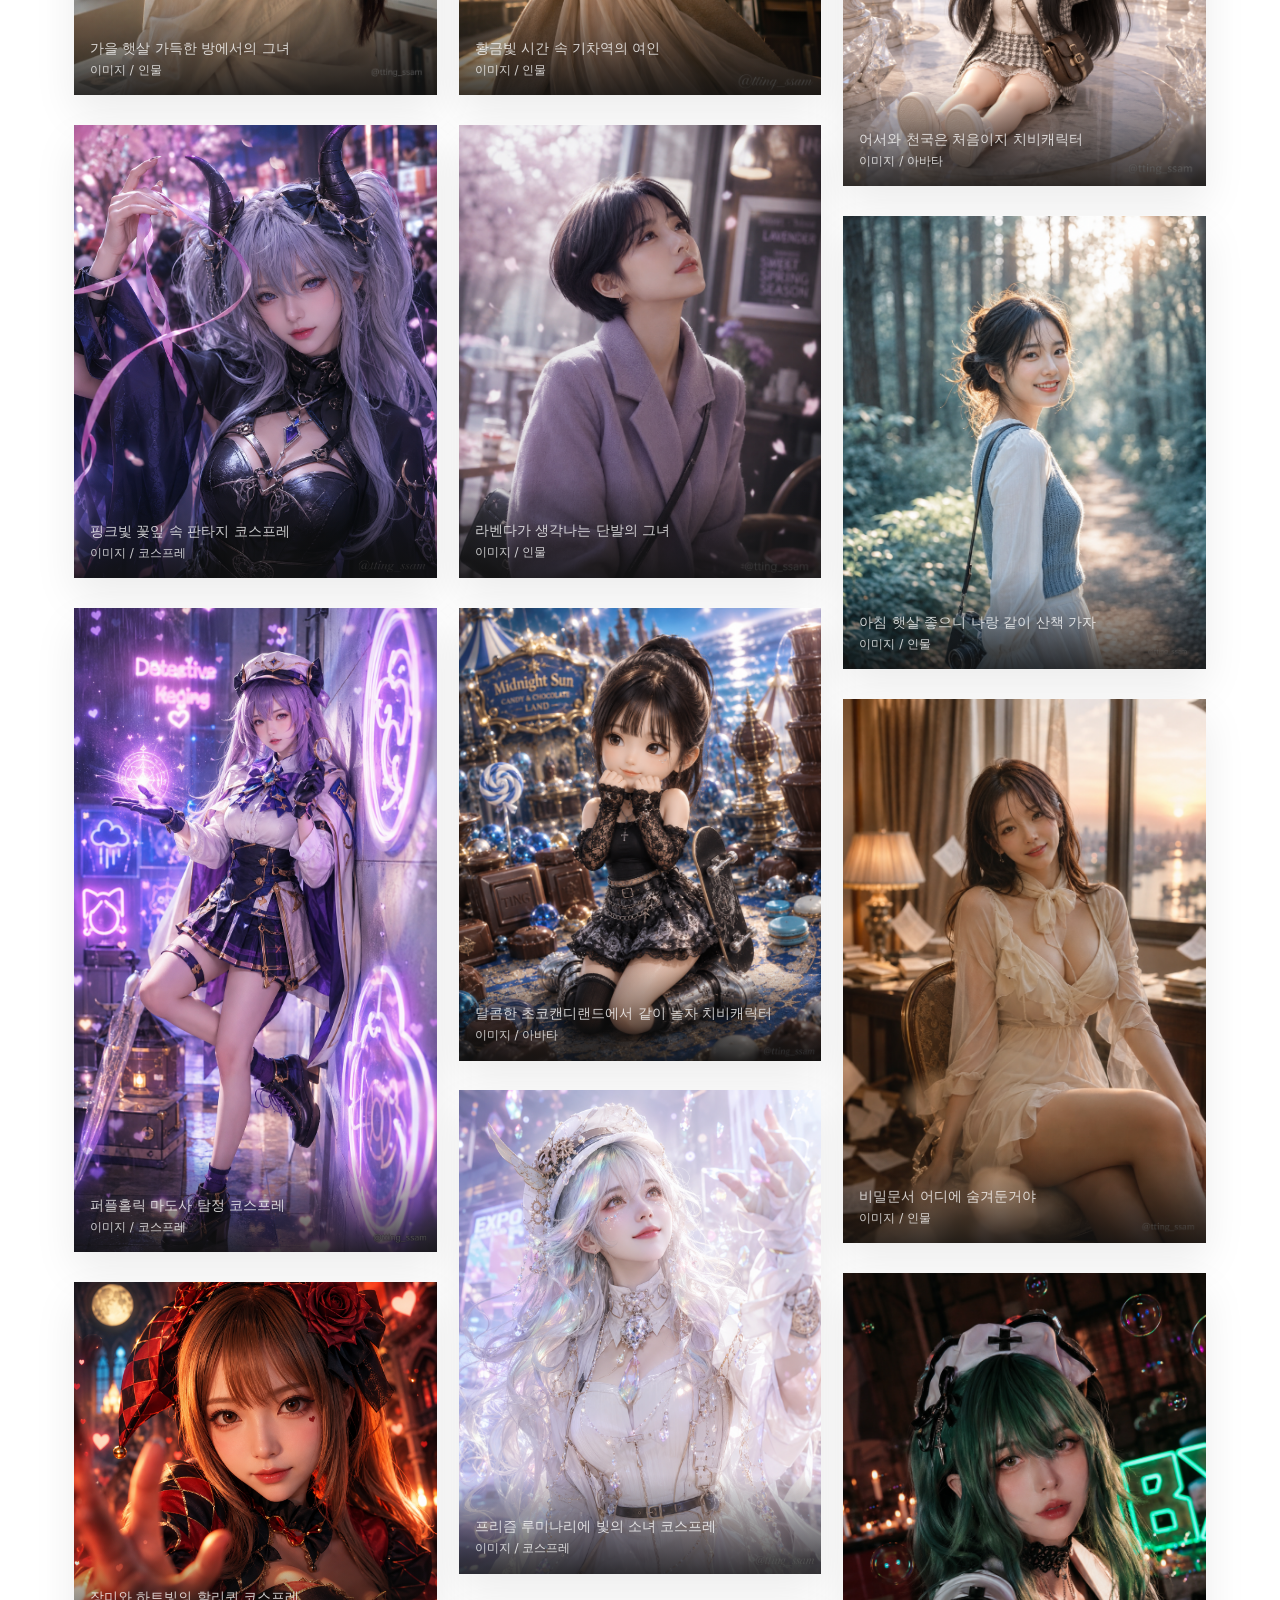
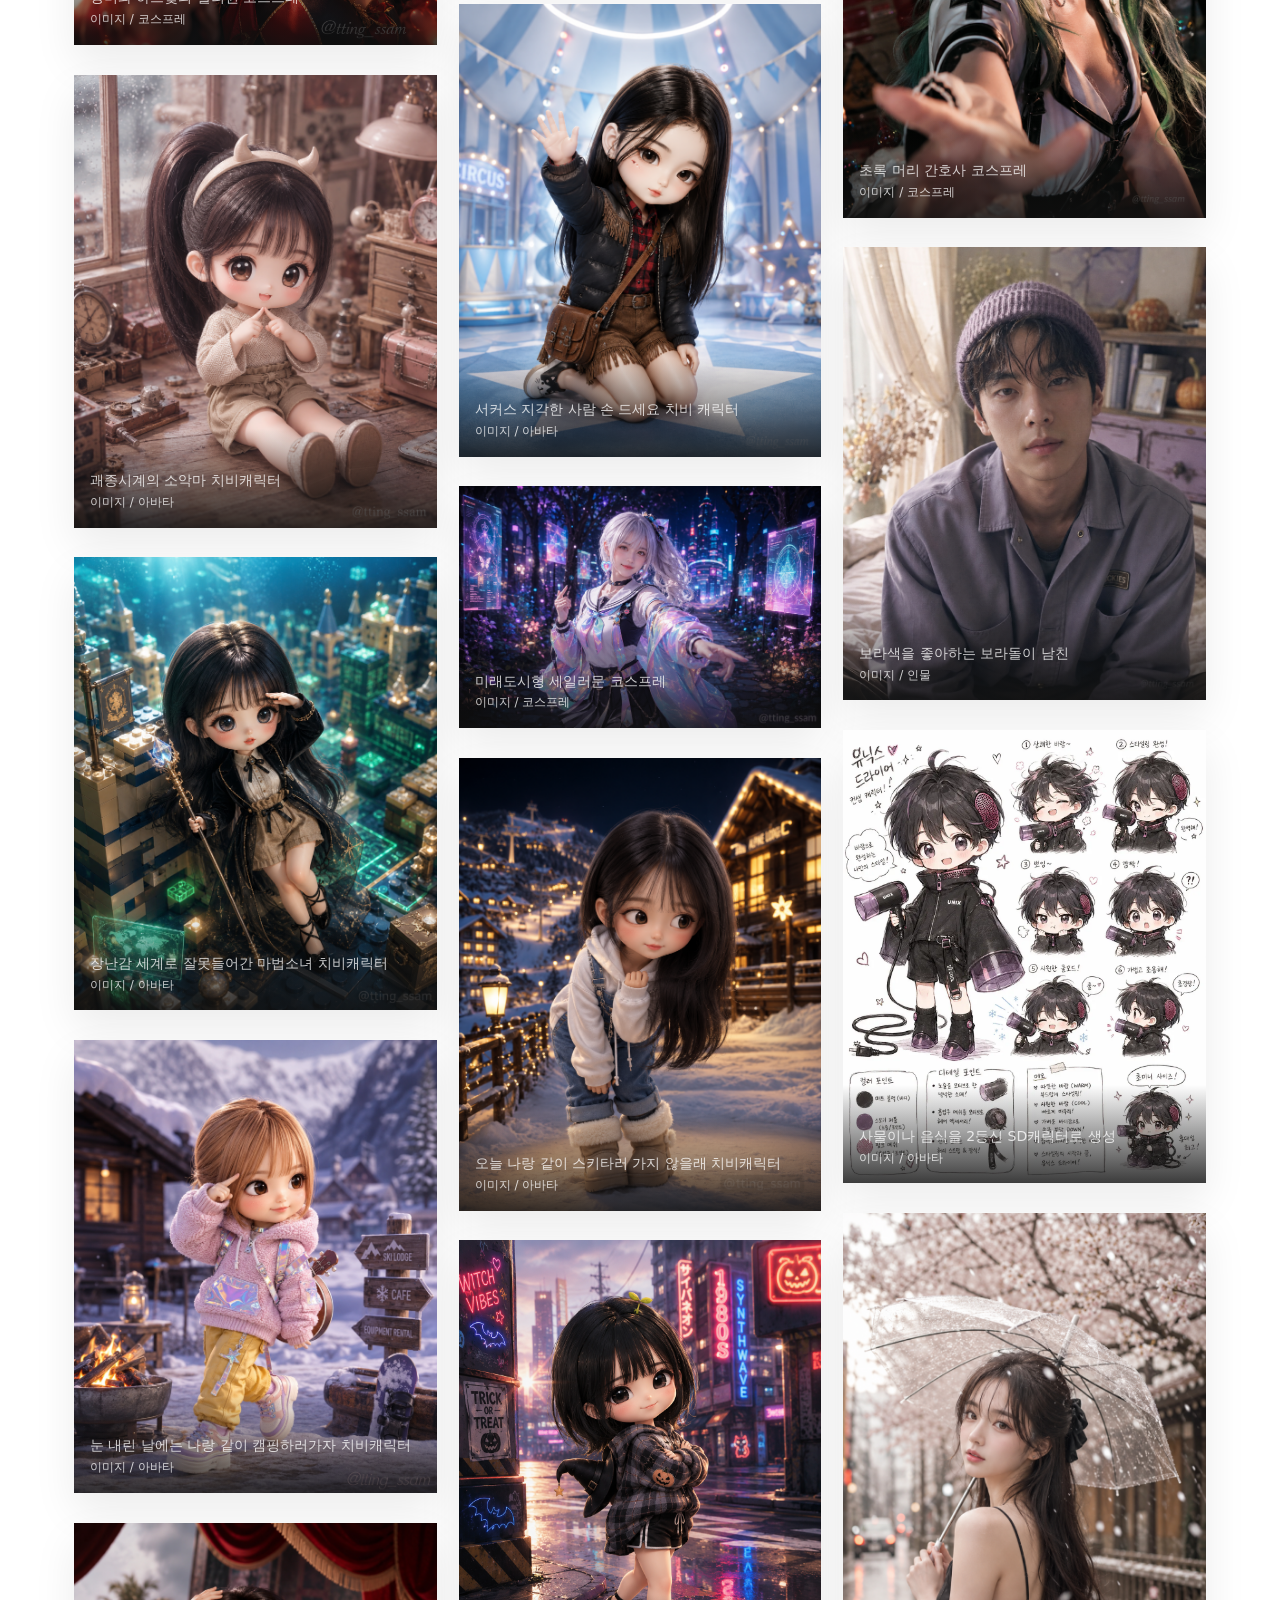
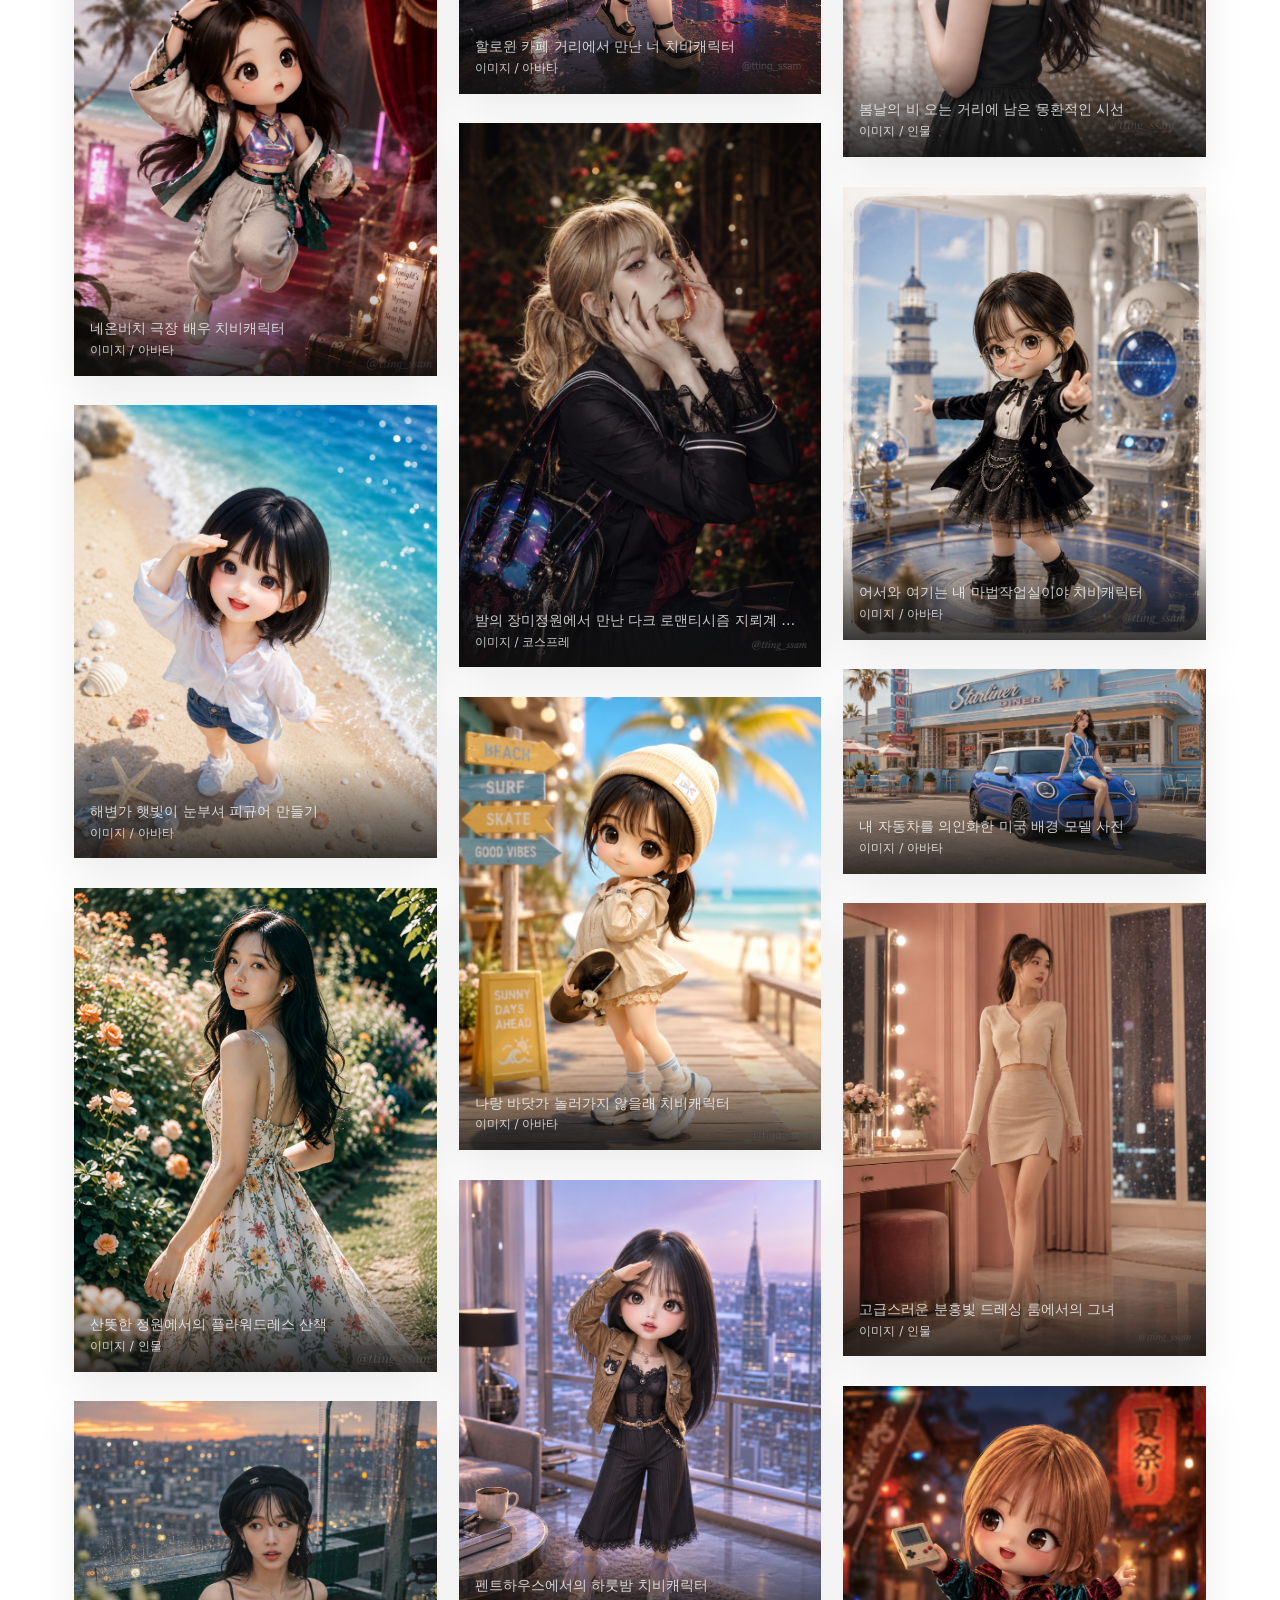
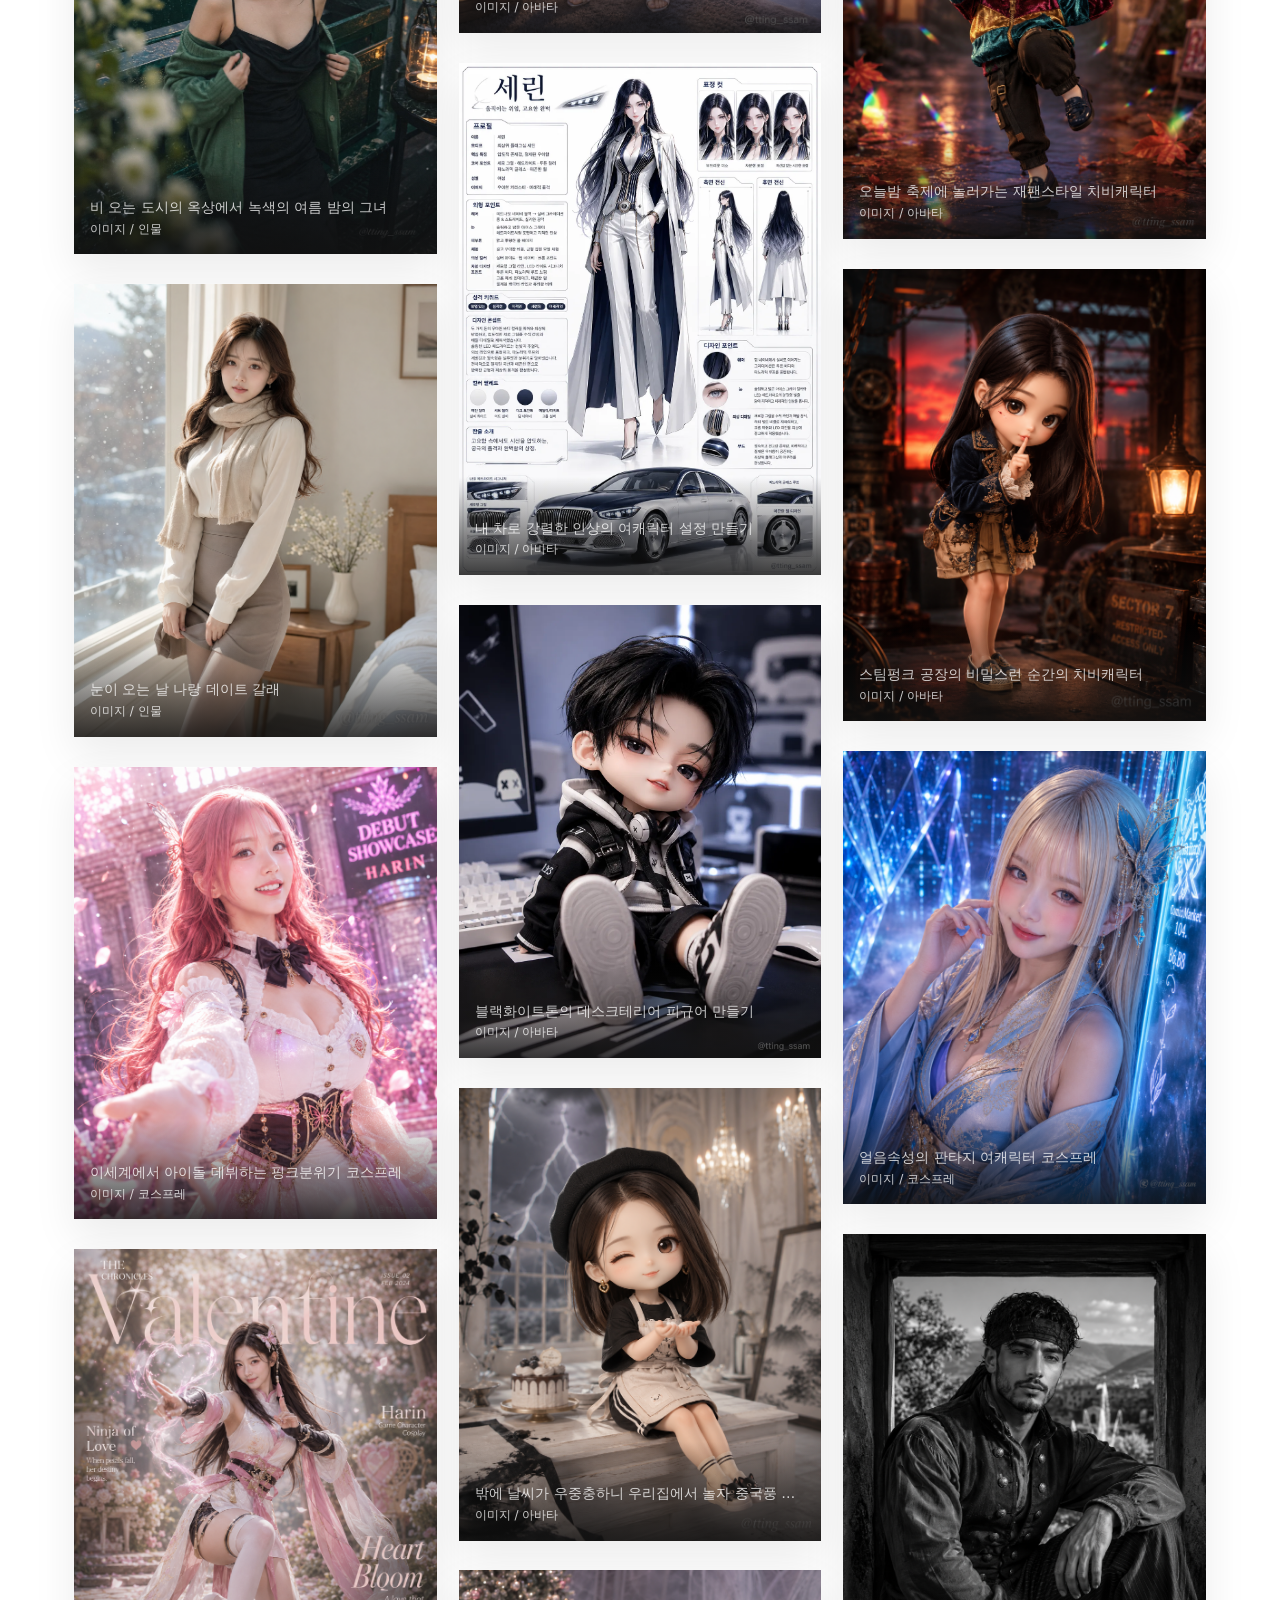
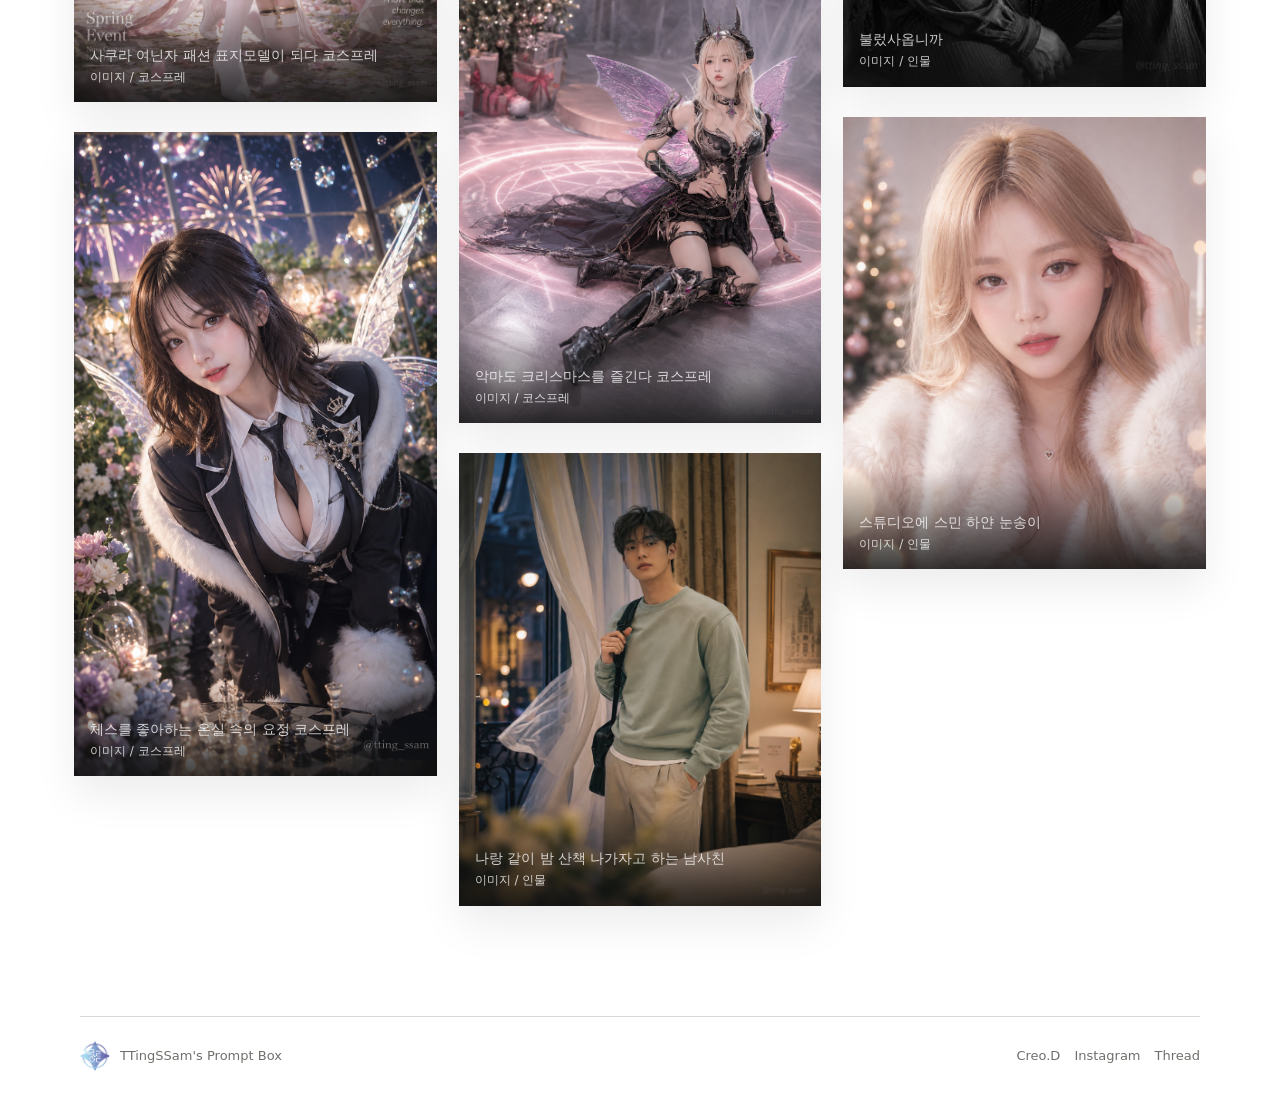
==== commit 3b20005b: "Use masonry image galleries" ====
--- a/index.html
+++ b/index.html
@@ -5,7 +5,7 @@
     <meta name="viewport" content="width=device-width, initial-scale=1.0" />
     <title>TTingSSam's Prompt Box</title>
     <link rel="icon" href="images/logo.png" />
-    <link rel="stylesheet" href="styles.css?v=20260825-3" />
+    <link rel="stylesheet" href="styles.css?v=20260825-4" />
   </head>
   <body data-page="home" data-base-path="">
     <section class="hero">
@@ -317,8 +317,8 @@
       </div>
     </footer>
 
-    <script src="data/prompts-fallback.js?v=20260825-3"></script>
+    <script src="data/prompts-fallback.js?v=20260825-4"></script>
     <script src="theme.js?v=20260619-2"></script>
-    <script src="script.js?v=20260825-3"></script>
+    <script src="script.js?v=20260825-4"></script>
   </body>
 </html>
--- a/styles.css
+++ b/styles.css
@@ -809,40 +809,52 @@
 }
 
 .gallery-grid {
-  display: grid;
   gap: 22px;
 }
 
 .gallery-grid.view-large {
-  grid-template-columns: repeat(auto-fill, minmax(280px, 1fr));
+  display: block;
+  columns: 3 280px;
+  column-gap: 22px;
 }
 
 .gallery-grid.view-small {
-  grid-template-columns: repeat(auto-fill, minmax(150px, 1fr));
-  gap: 14px;
+  display: block;
+  columns: 6 150px;
+  column-gap: 14px;
 }
 
 .gallery-grid.view-list {
+  display: grid;
   grid-template-columns: 1fr;
   gap: 12px;
 }
 
 .gallery-card {
-  display: block;
+  display: inline-block;
   width: 100%;
   overflow: hidden;
   border: 0;
   border-radius: 0;
   background: var(--surface);
+  margin: 0 0 22px;
+  box-shadow: 0 18px 40px rgba(0, 0, 0, 0.08);
+  break-inside: avoid;
+  cursor: pointer;
+}
+
+.view-small .gallery-card {
+  margin-bottom: 14px;
+}
+
+.view-list .gallery-card {
+  display: grid;
   margin: 0;
-  box-shadow: 0 18px 40px rgba(0, 0, 0, 0.08);
-  cursor: pointer;
 }
 
 .image-frame {
   position: relative;
   display: grid;
-  min-height: 260px;
   place-items: center;
   overflow: hidden;
   background: #e5e5df;
@@ -856,19 +868,11 @@
   transform: scale(1.008);
 }
 
-.image-frame.tall {
-  min-height: 380px;
-}
-
-.image-frame.wide {
-  min-height: 220px;
-}
-
 .image-frame img {
   display: block;
   width: 100%;
-  height: 100%;
-  object-fit: cover;
+  height: auto;
+  object-fit: contain;
 }
 
 .card-overlay {
@@ -901,15 +905,7 @@
   display: none;
 }
 
-.view-small .image-frame,
-.view-small .image-frame.tall,
-.view-small .image-frame.wide {
-  aspect-ratio: 1 / 1;
-  min-height: 0;
-}
-
 .view-list .gallery-card {
-  display: grid;
   grid-template-columns: 112px minmax(0, 1fr);
   align-items: center;
   min-height: 112px;
@@ -922,6 +918,11 @@
   aspect-ratio: 1 / 1;
   min-height: 112px;
   height: 112px;
+}
+
+.view-list .image-frame img {
+  height: 100%;
+  object-fit: cover;
 }
 
 .view-list .card-overlay {
@@ -1777,18 +1778,19 @@
 
   .gallery-grid.view-large,
   .gallery-grid.view-small {
-    display: grid;
-    grid-template-columns: repeat(2, minmax(0, 1fr));
-    gap: 10px;
+    display: block;
+    columns: 2 140px;
+    column-gap: 10px;
   }
 
   .gallery-card {
-    display: block;
-    margin: 0;
+    display: inline-block;
+    margin: 0 0 10px;
   }
 
   .view-list .gallery-card {
     display: grid;
+    margin: 0;
     grid-template-columns: 92px minmax(0, 1fr);
     min-height: 92px;
   }
@@ -1800,13 +1802,6 @@
     height: 92px;
   }
 
-  .image-frame,
-  .image-frame.tall,
-  .image-frame.wide {
-    aspect-ratio: 1 / 1;
-    min-height: 0;
-  }
-
   .card-overlay {
     padding: 28px 10px 10px;
   }
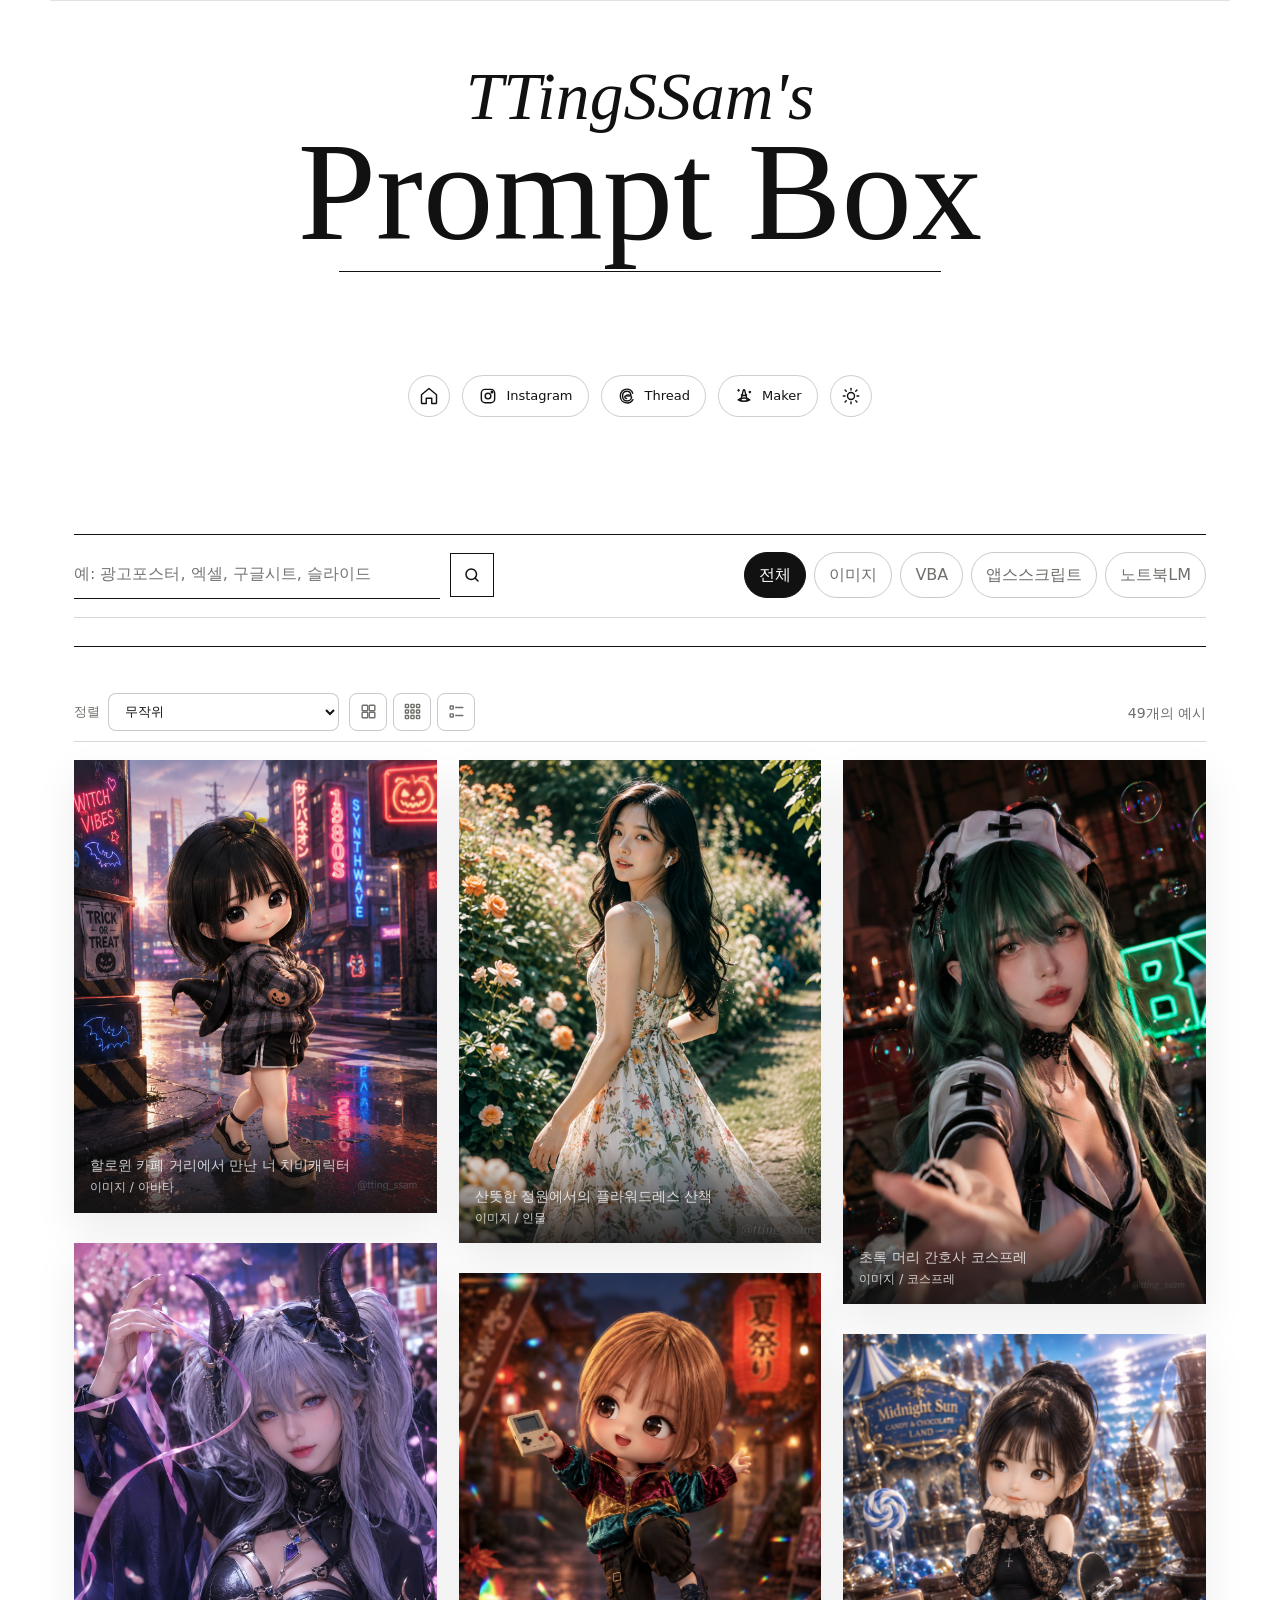
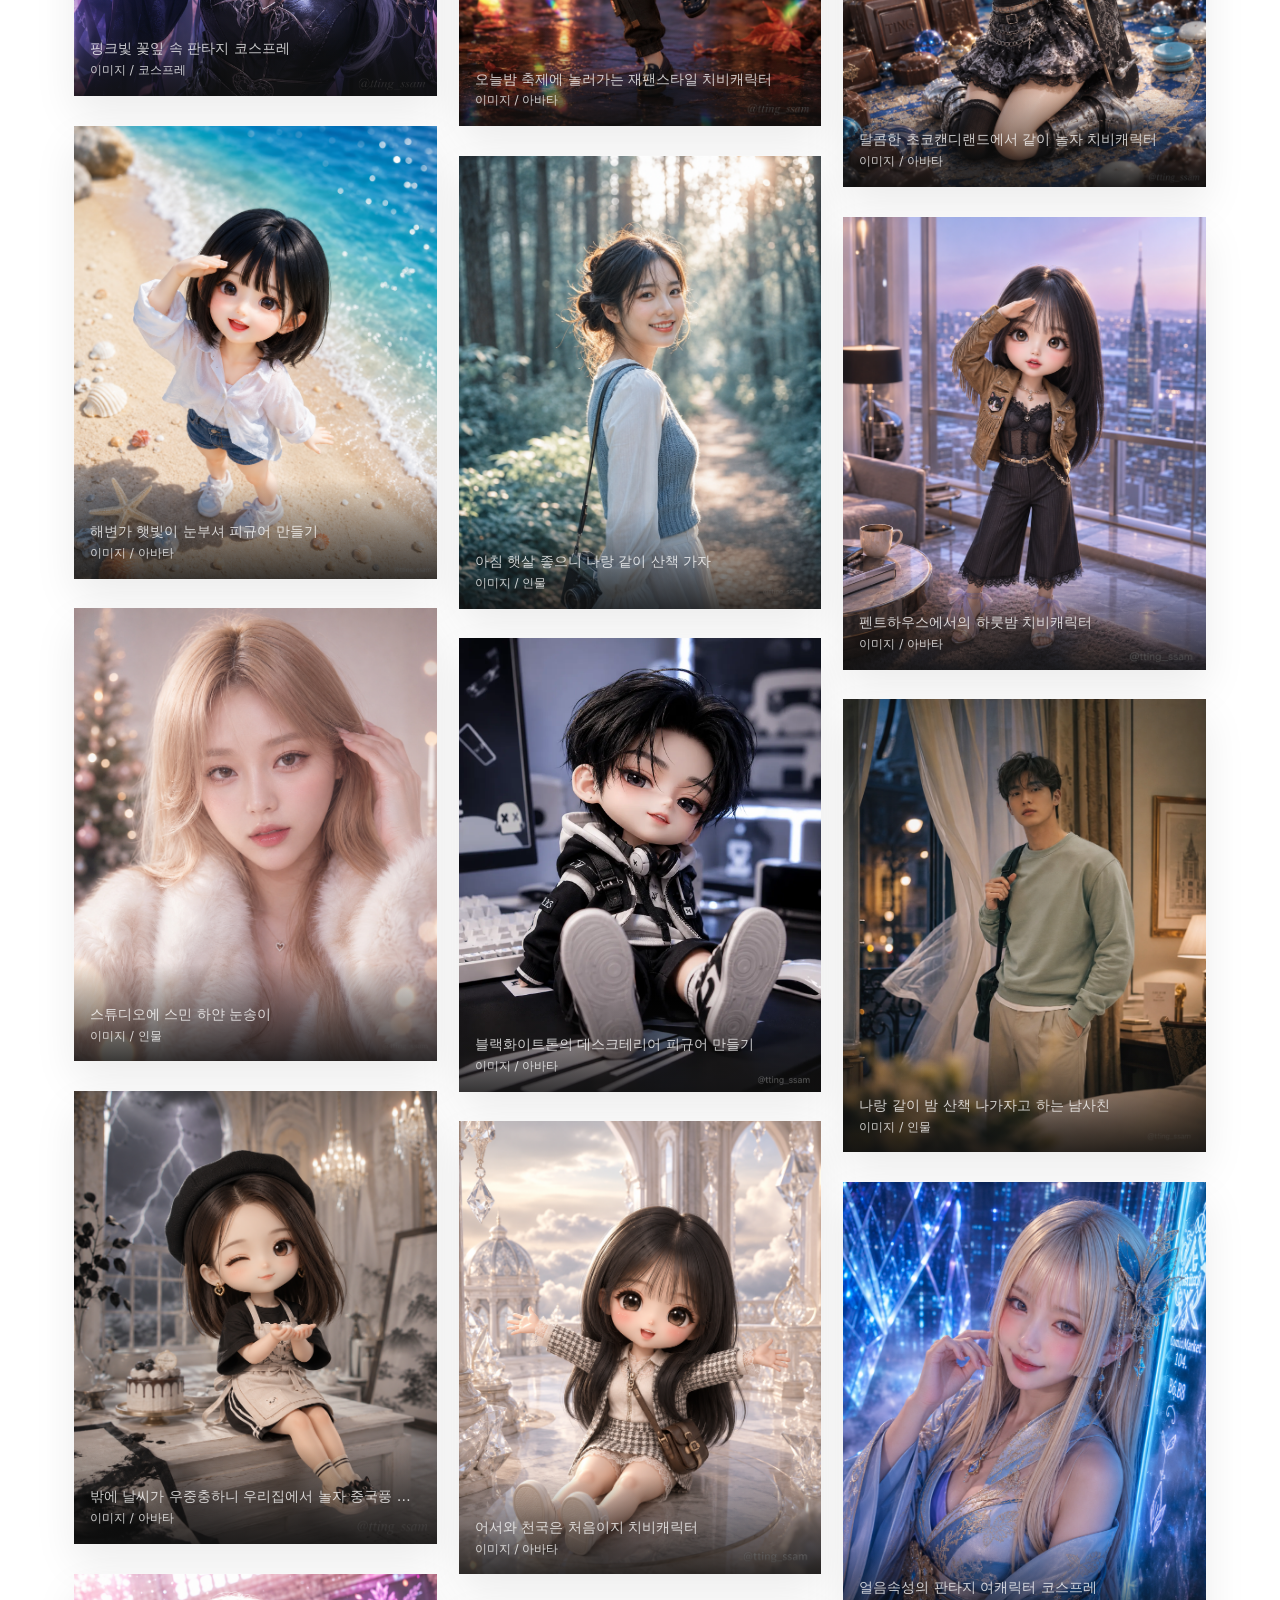
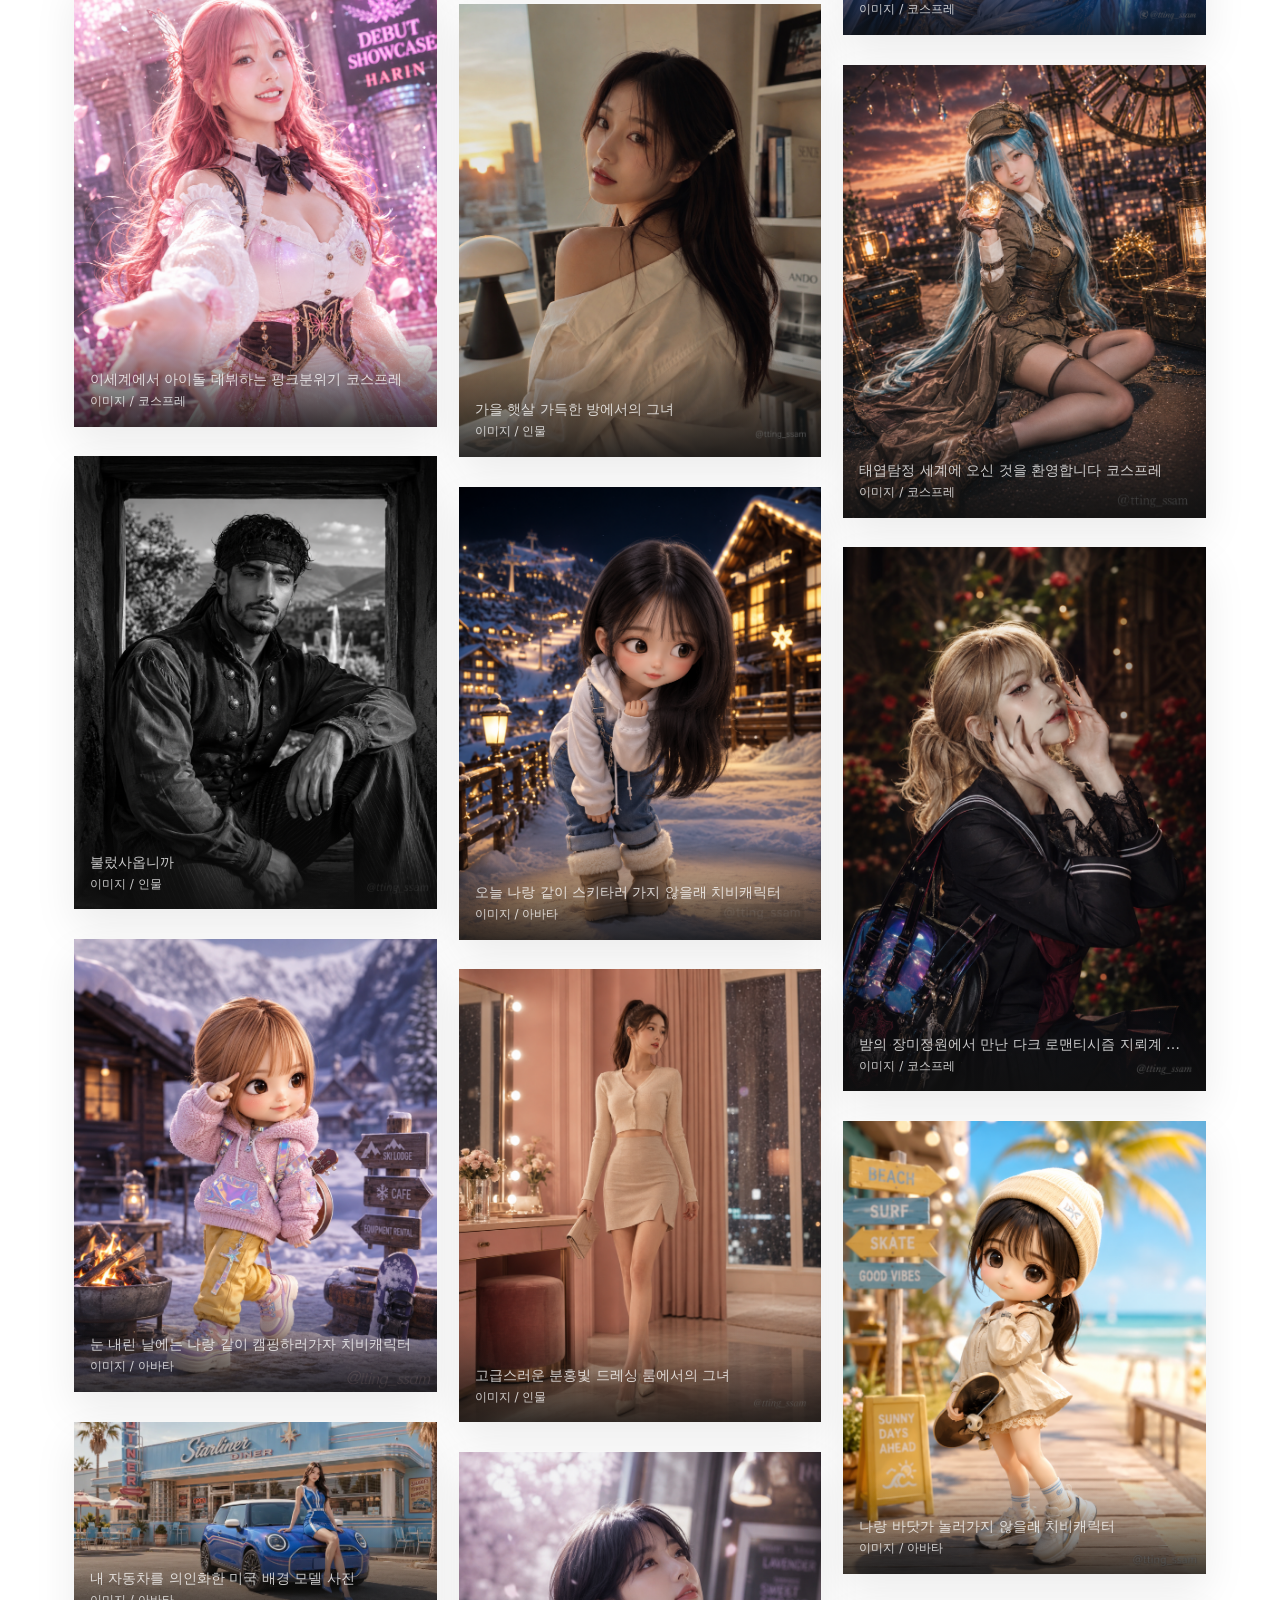
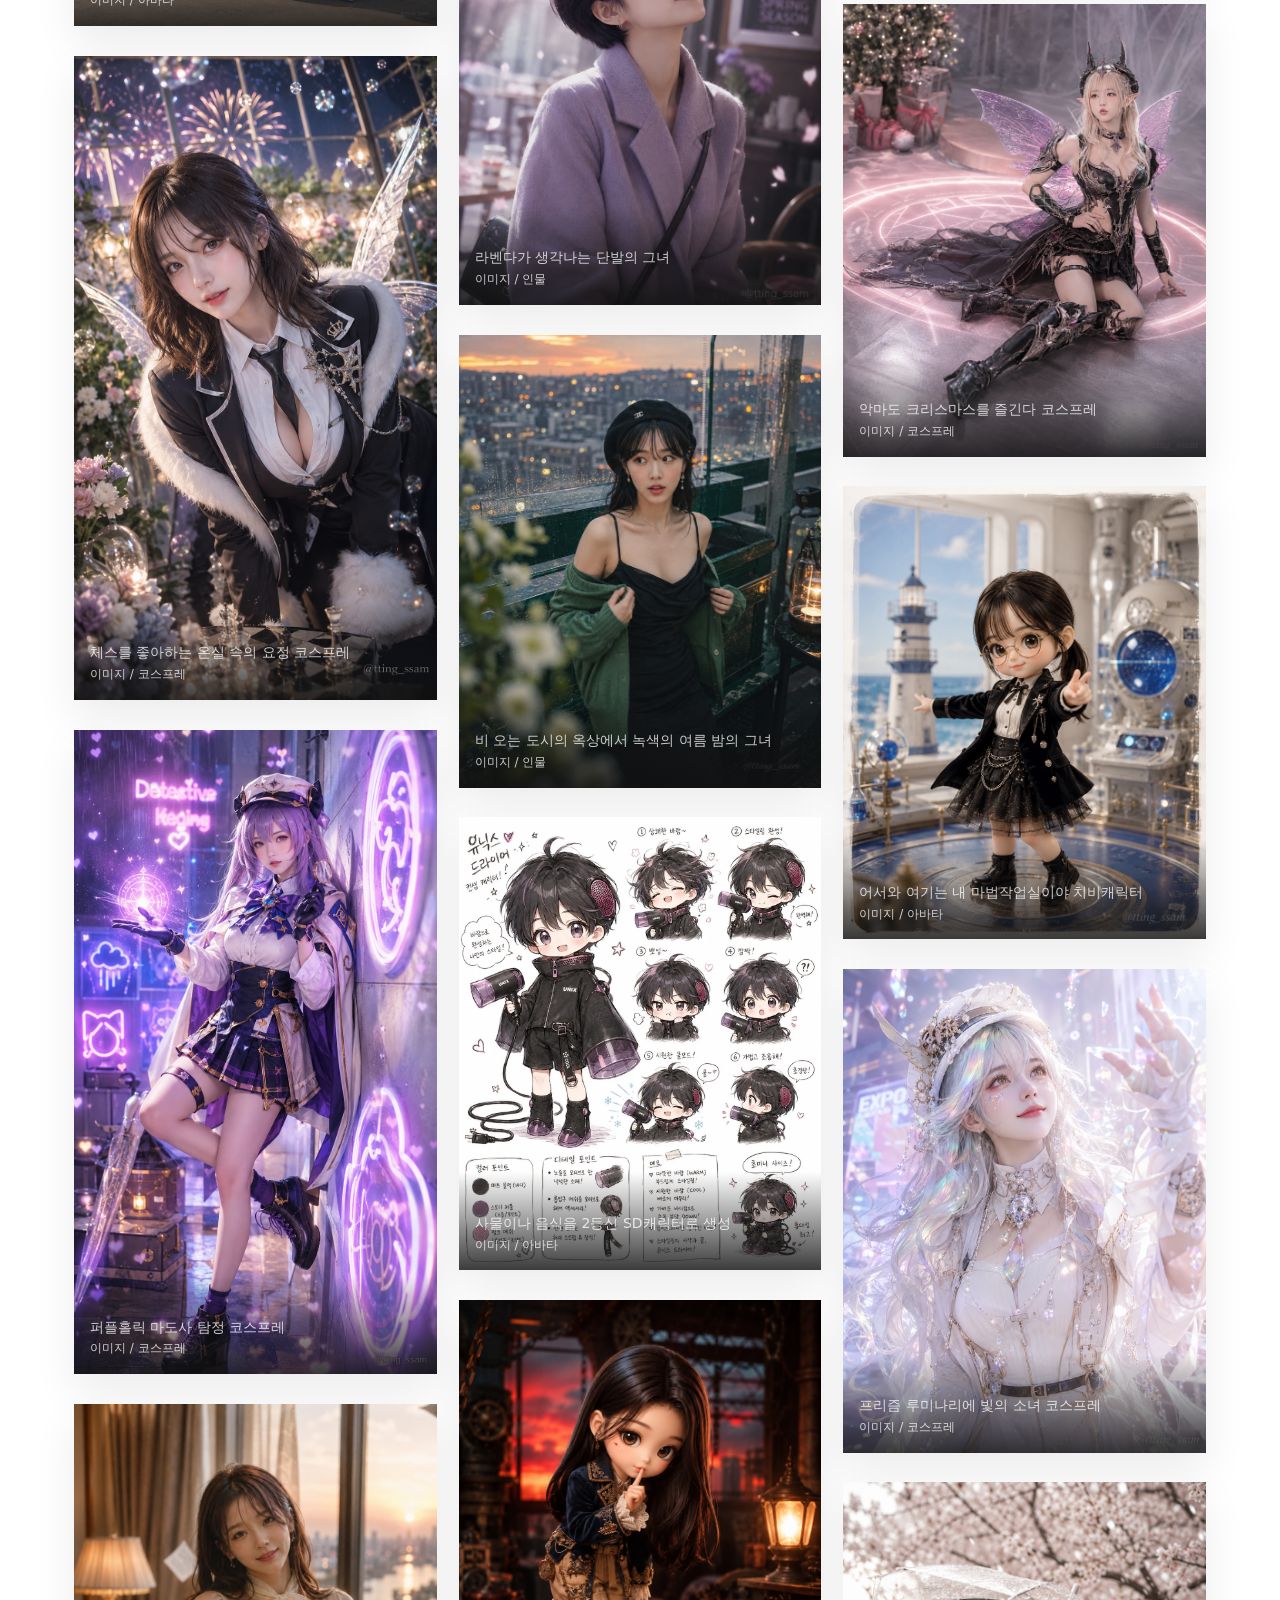
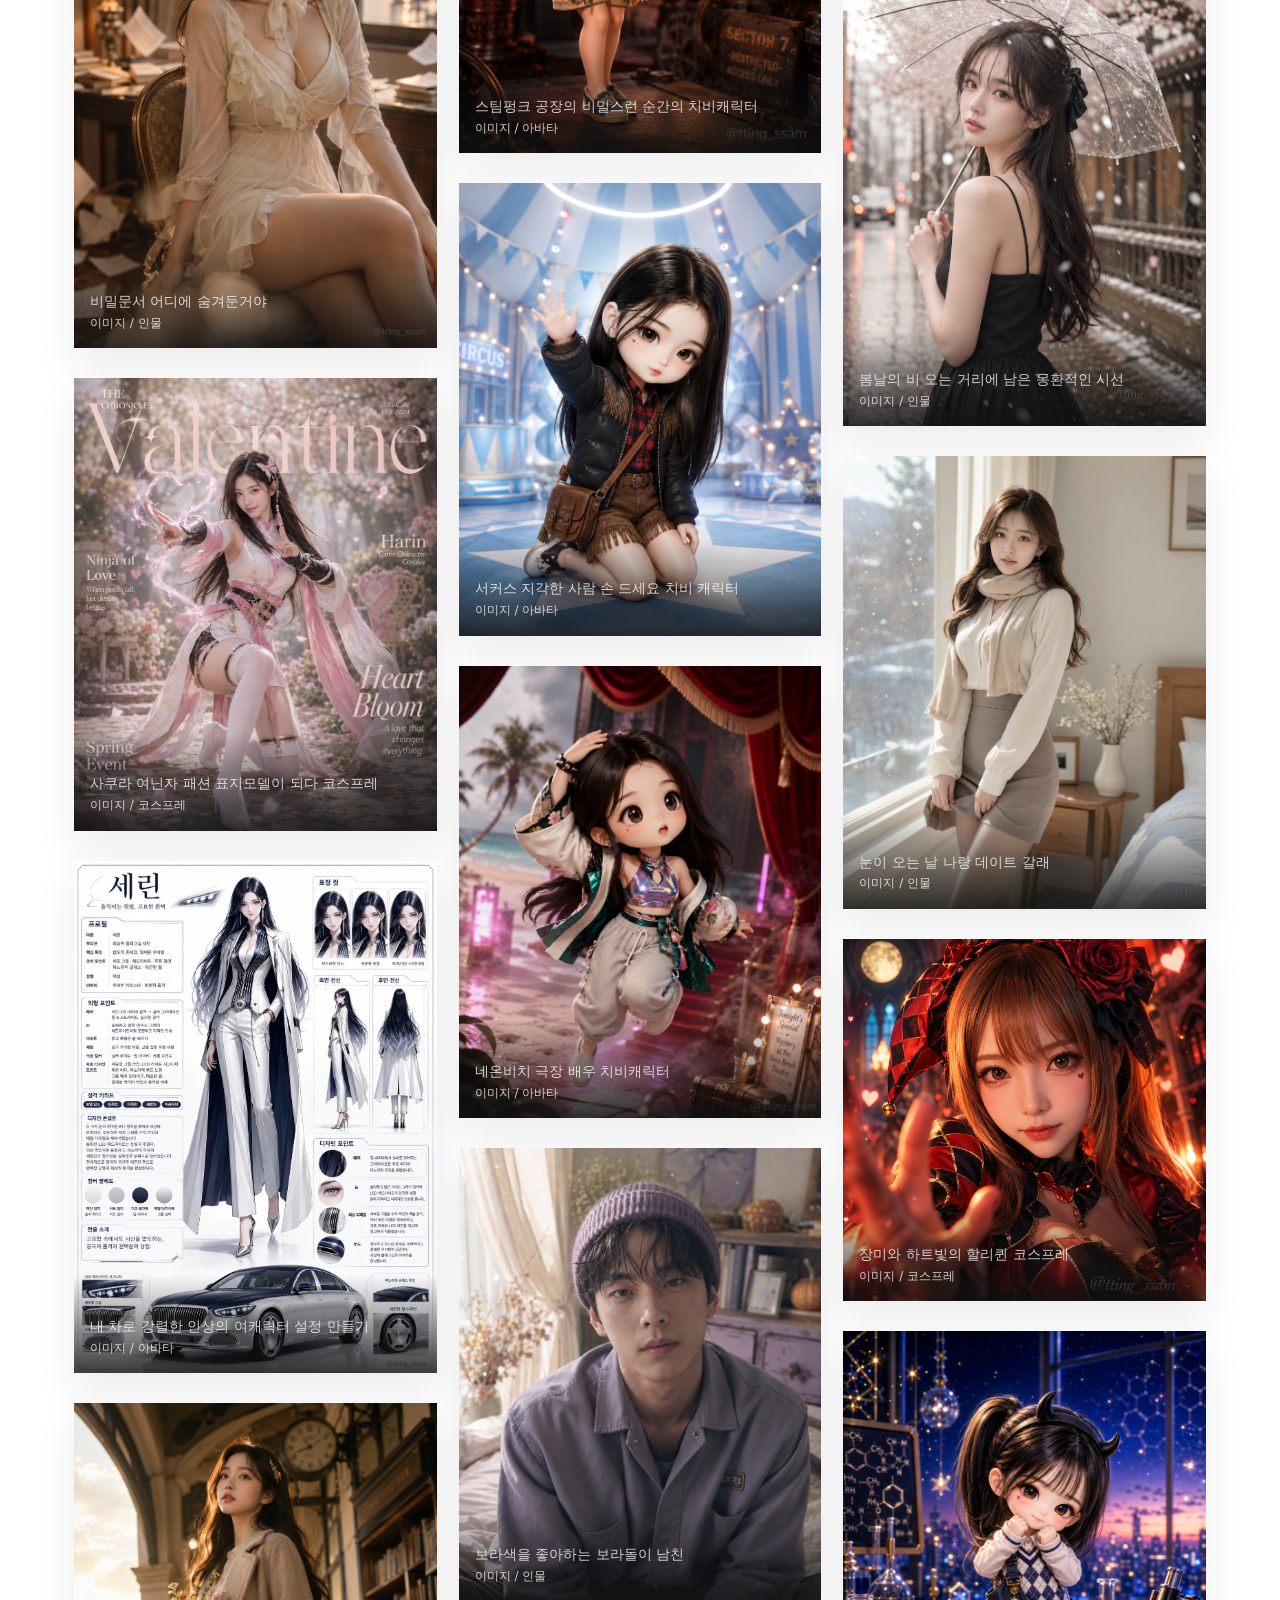
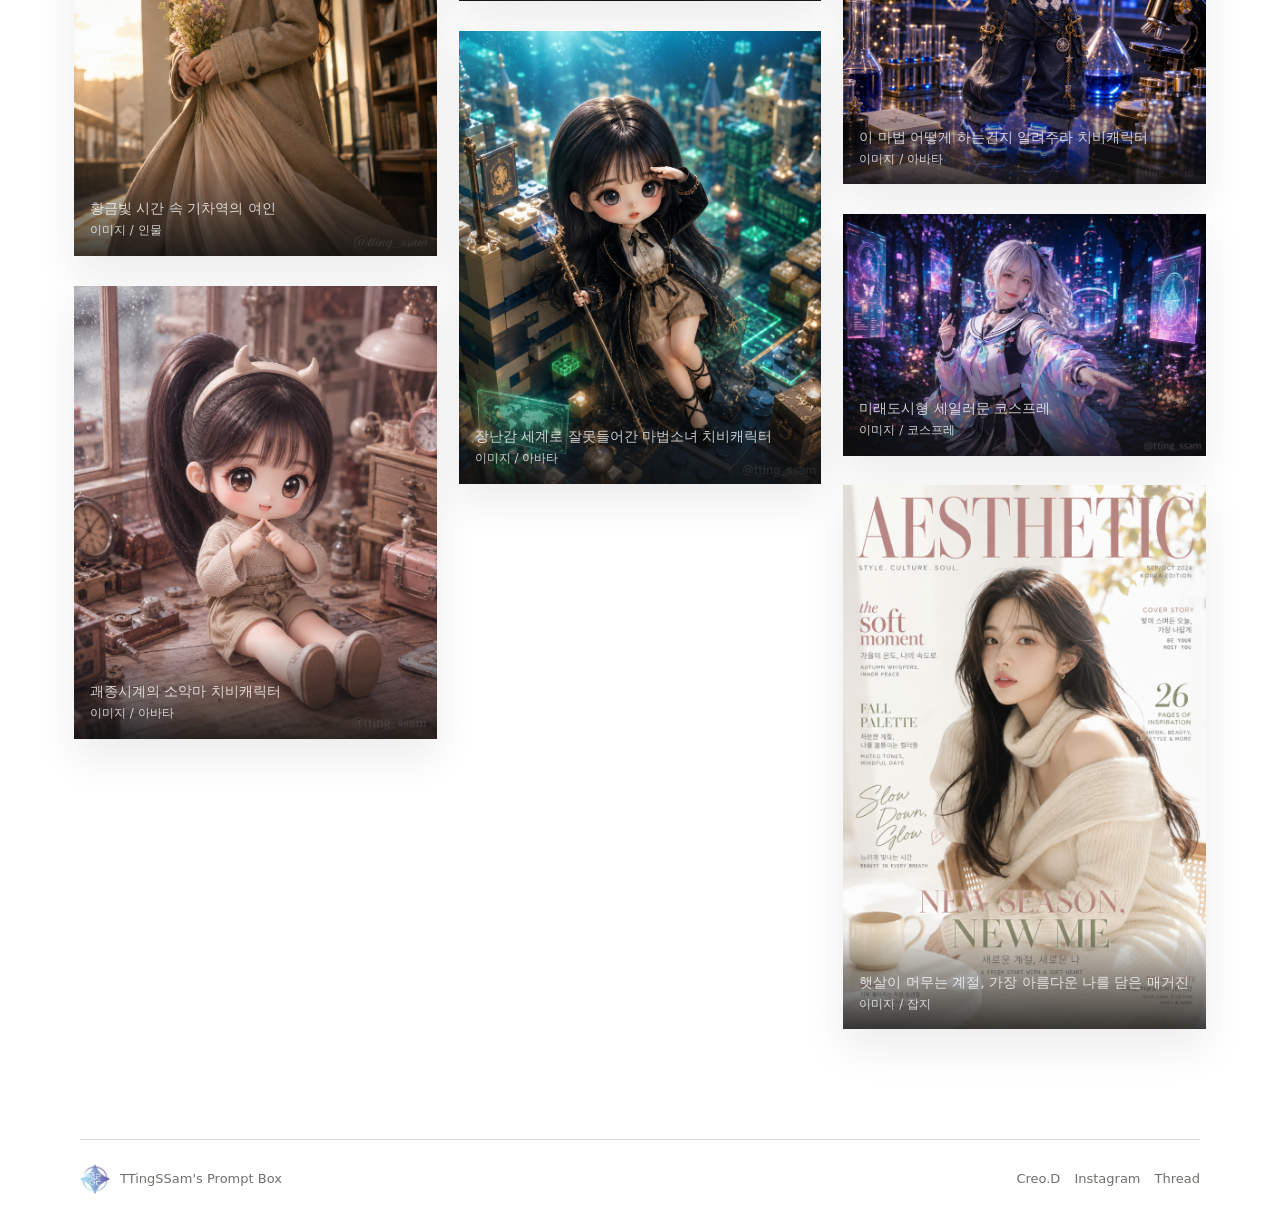
==== commit 8be991d1: "Restore small image grid layout" ====
--- a/index.html
+++ b/index.html
@@ -5,7 +5,7 @@
     <meta name="viewport" content="width=device-width, initial-scale=1.0" />
     <title>TTingSSam's Prompt Box</title>
     <link rel="icon" href="images/logo.png" />
-    <link rel="stylesheet" href="styles.css?v=20260825-4" />
+    <link rel="stylesheet" href="styles.css?v=20260825-5" />
   </head>
   <body data-page="home" data-base-path="">
     <section class="hero">
@@ -129,7 +129,7 @@
               </select>
             </label>
             <div class="view-toggle" role="group" aria-label="보기 방식">
-              <button class="view-button active" type="button" data-view-mode="large" aria-label="큰 이미지 배열" title="큰 이미지 배열">
+              <button class="view-button active" type="button" data-view-mode="large" aria-label="큰이미지" title="큰이미지">
                 <svg aria-hidden="true" viewBox="0 0 24 24">
                   <rect x="4" y="4" width="7" height="7" rx="1" />
                   <rect x="13" y="4" width="7" height="7" rx="1" />
@@ -137,7 +137,7 @@
                   <rect x="13" y="13" width="7" height="7" rx="1" />
                 </svg>
               </button>
-              <button class="view-button" type="button" data-view-mode="small" aria-label="작은 이미지 배열" title="작은 이미지 배열">
+              <button class="view-button" type="button" data-view-mode="small" aria-label="작은이미지" title="작은이미지">
                 <svg aria-hidden="true" viewBox="0 0 24 24">
                   <rect x="3" y="3" width="4" height="4" rx=".8" />
                   <rect x="10" y="3" width="4" height="4" rx=".8" />
@@ -150,7 +150,7 @@
                   <rect x="17" y="17" width="4" height="4" rx=".8" />
                 </svg>
               </button>
-              <button class="view-button" type="button" data-view-mode="list" aria-label="리스트 형태 배열" title="리스트 형태 배열">
+              <button class="view-button" type="button" data-view-mode="list" aria-label="리스트" title="리스트">
                 <svg aria-hidden="true" viewBox="0 0 24 24">
                   <rect x="4" y="5" width="4" height="4" rx=".8" />
                   <path d="M11 7h9" />
@@ -317,8 +317,8 @@
       </div>
     </footer>
 
-    <script src="data/prompts-fallback.js?v=20260825-4"></script>
+    <script src="data/prompts-fallback.js?v=20260825-5"></script>
     <script src="theme.js?v=20260619-2"></script>
-    <script src="script.js?v=20260825-4"></script>
+    <script src="script.js?v=20260825-5"></script>
   </body>
 </html>
--- a/styles.css
+++ b/styles.css
@@ -819,9 +819,9 @@
 }
 
 .gallery-grid.view-small {
-  display: block;
-  columns: 6 150px;
-  column-gap: 14px;
+  display: grid;
+  grid-template-columns: repeat(auto-fill, minmax(150px, 1fr));
+  gap: 14px;
 }
 
 .gallery-grid.view-list {
@@ -844,12 +844,25 @@
 }
 
 .view-small .gallery-card {
-  margin-bottom: 14px;
+  display: block;
+  margin: 0;
 }
 
 .view-list .gallery-card {
   display: grid;
   margin: 0;
+}
+
+.view-small .image-frame,
+.view-small .image-frame.tall,
+.view-small .image-frame.wide {
+  aspect-ratio: 1 / 1;
+  min-height: 0;
+}
+
+.view-small .image-frame img {
+  height: 100%;
+  object-fit: cover;
 }
 
 .image-frame {
@@ -1776,16 +1789,26 @@
     margin-bottom: 14px;
   }
 
-  .gallery-grid.view-large,
-  .gallery-grid.view-small {
+  .gallery-grid.view-large {
     display: block;
     columns: 2 140px;
     column-gap: 10px;
   }
 
+  .gallery-grid.view-small {
+    display: grid;
+    grid-template-columns: repeat(2, minmax(0, 1fr));
+    gap: 10px;
+  }
+
   .gallery-card {
     display: inline-block;
     margin: 0 0 10px;
+  }
+
+  .view-small .gallery-card {
+    display: block;
+    margin: 0;
   }
 
   .view-list .gallery-card {
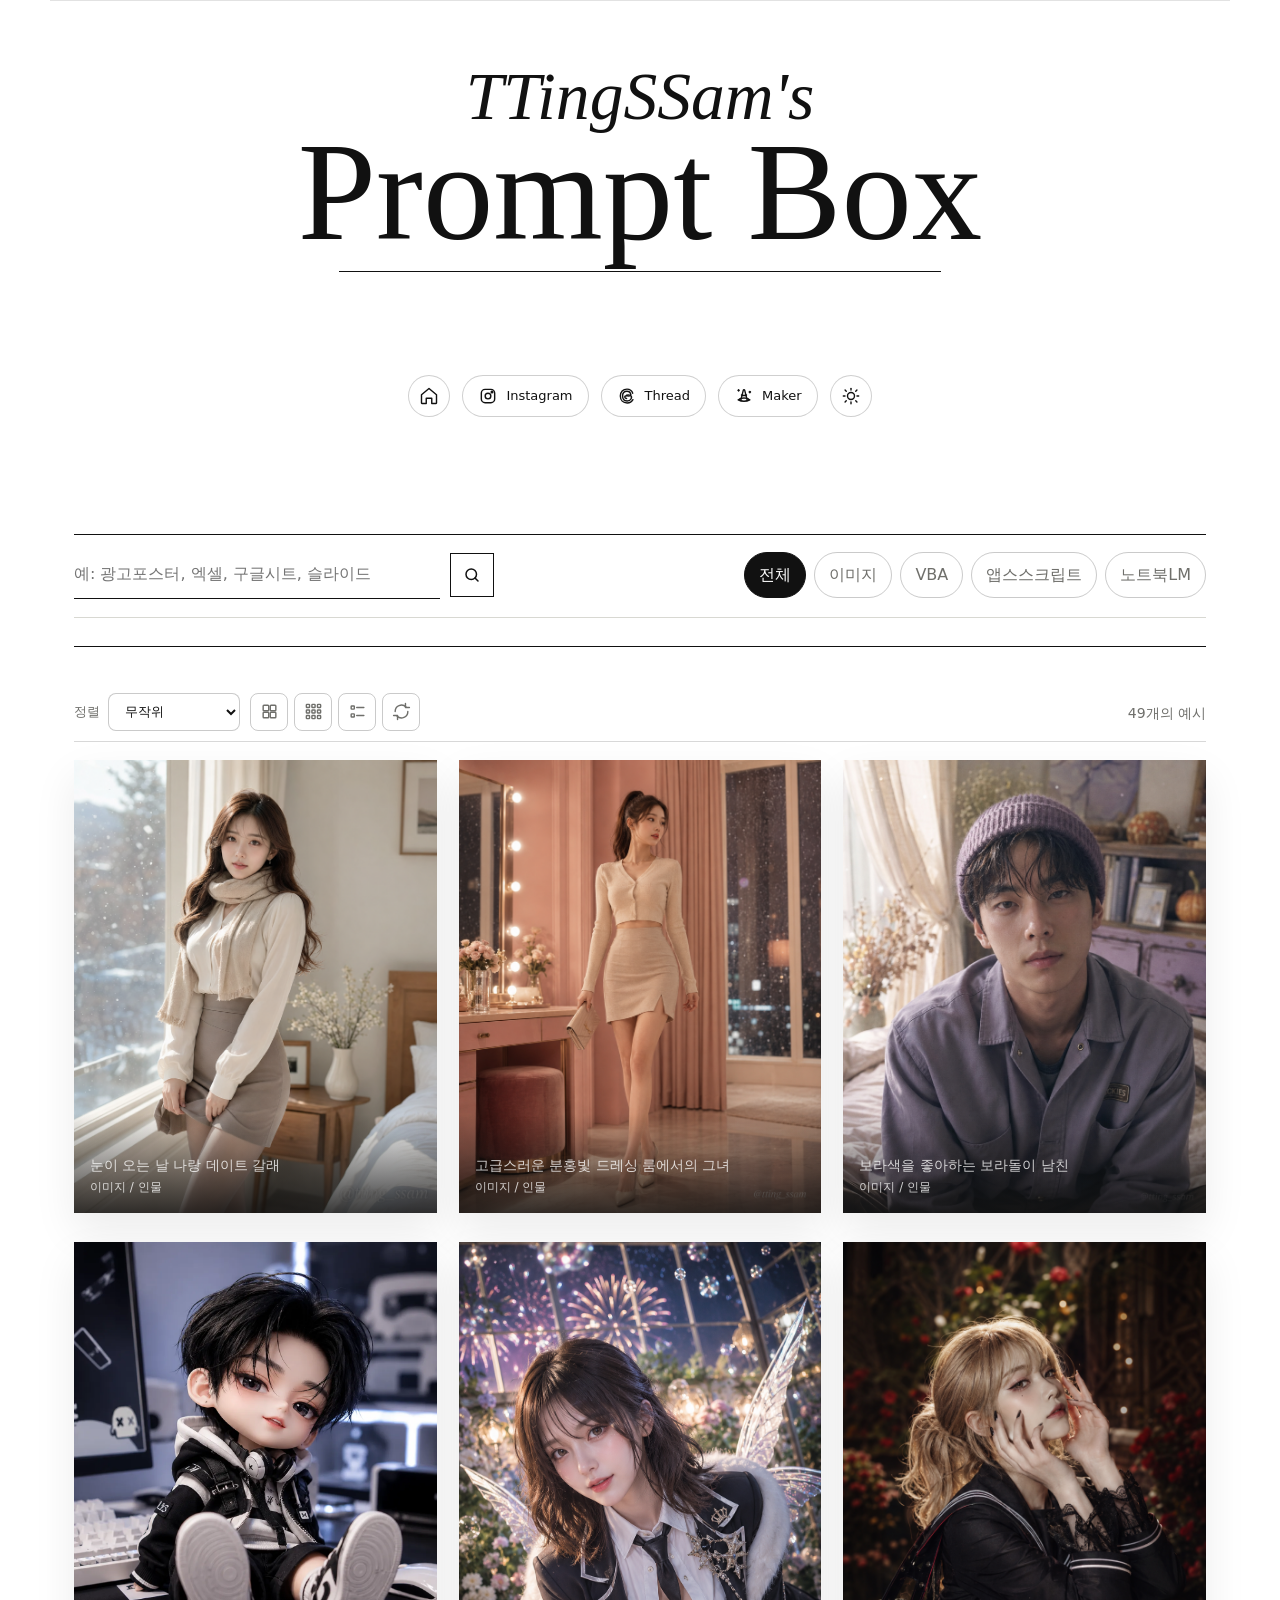
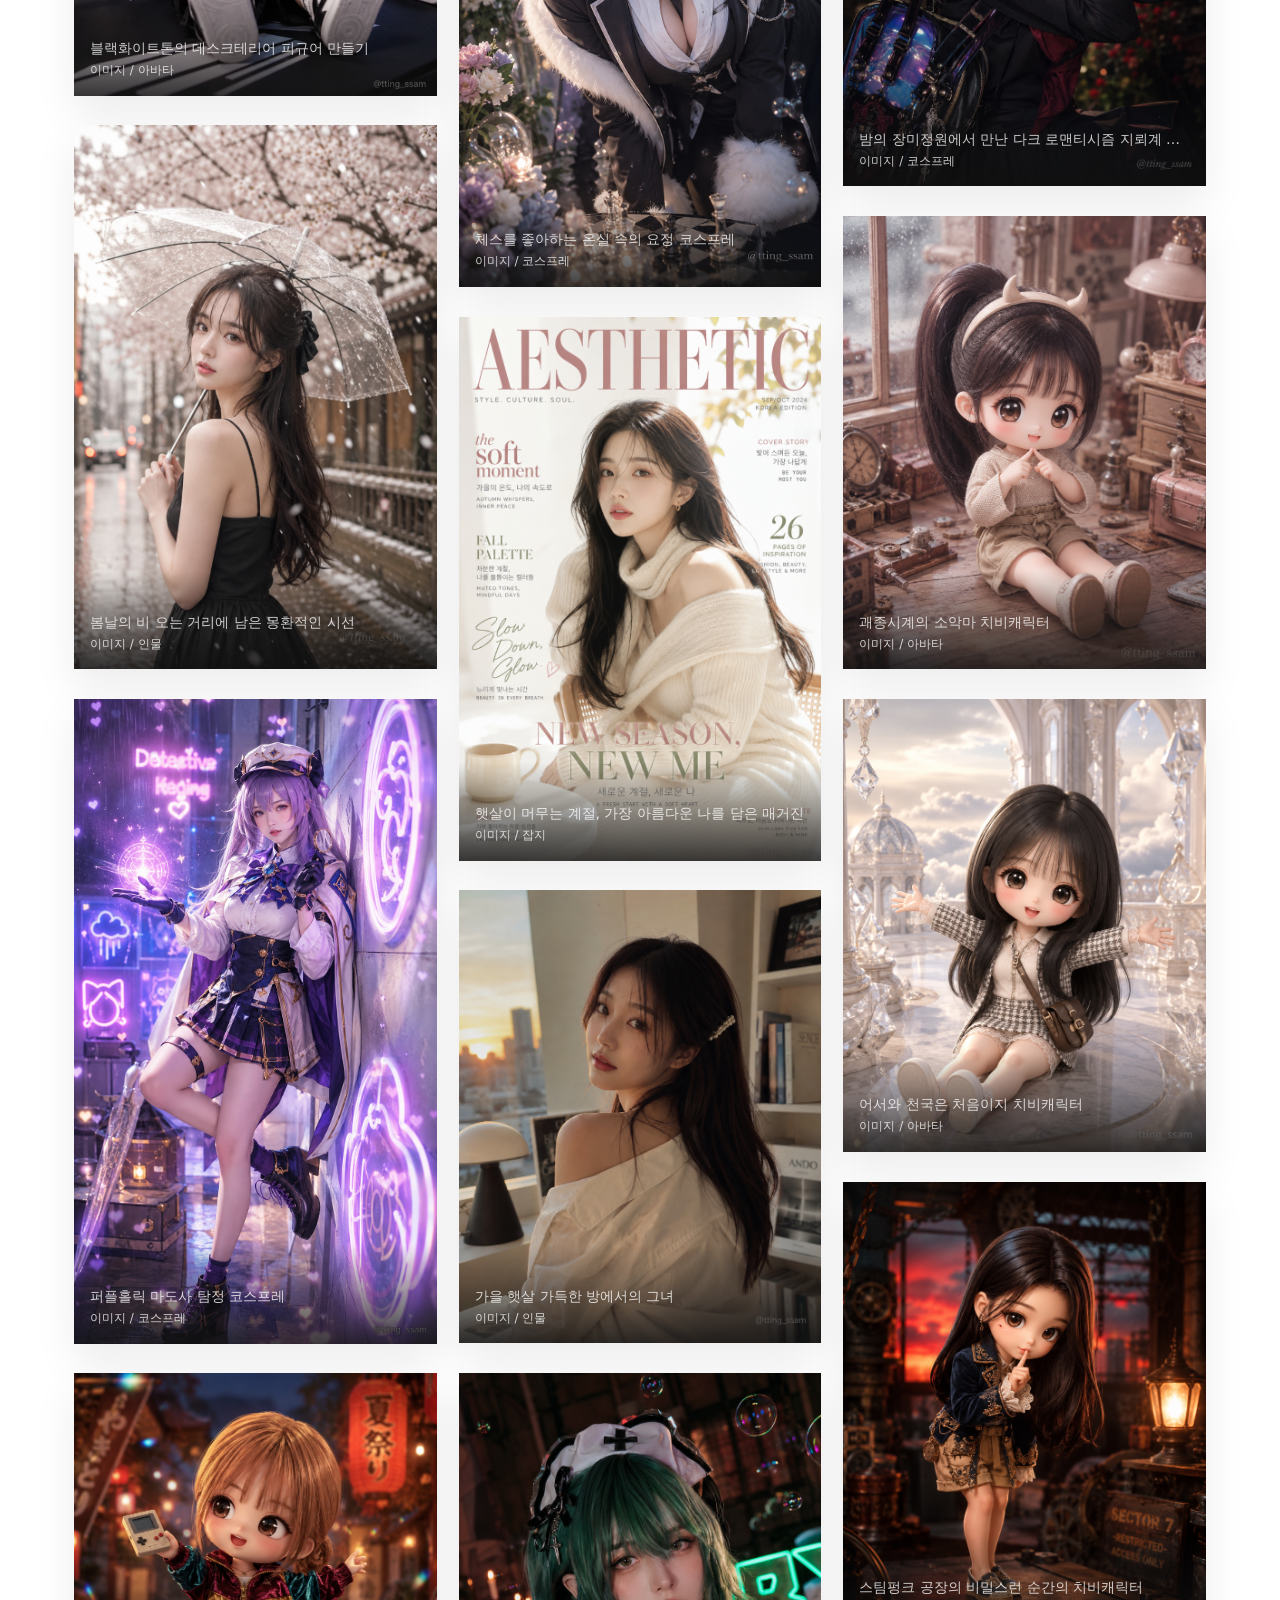
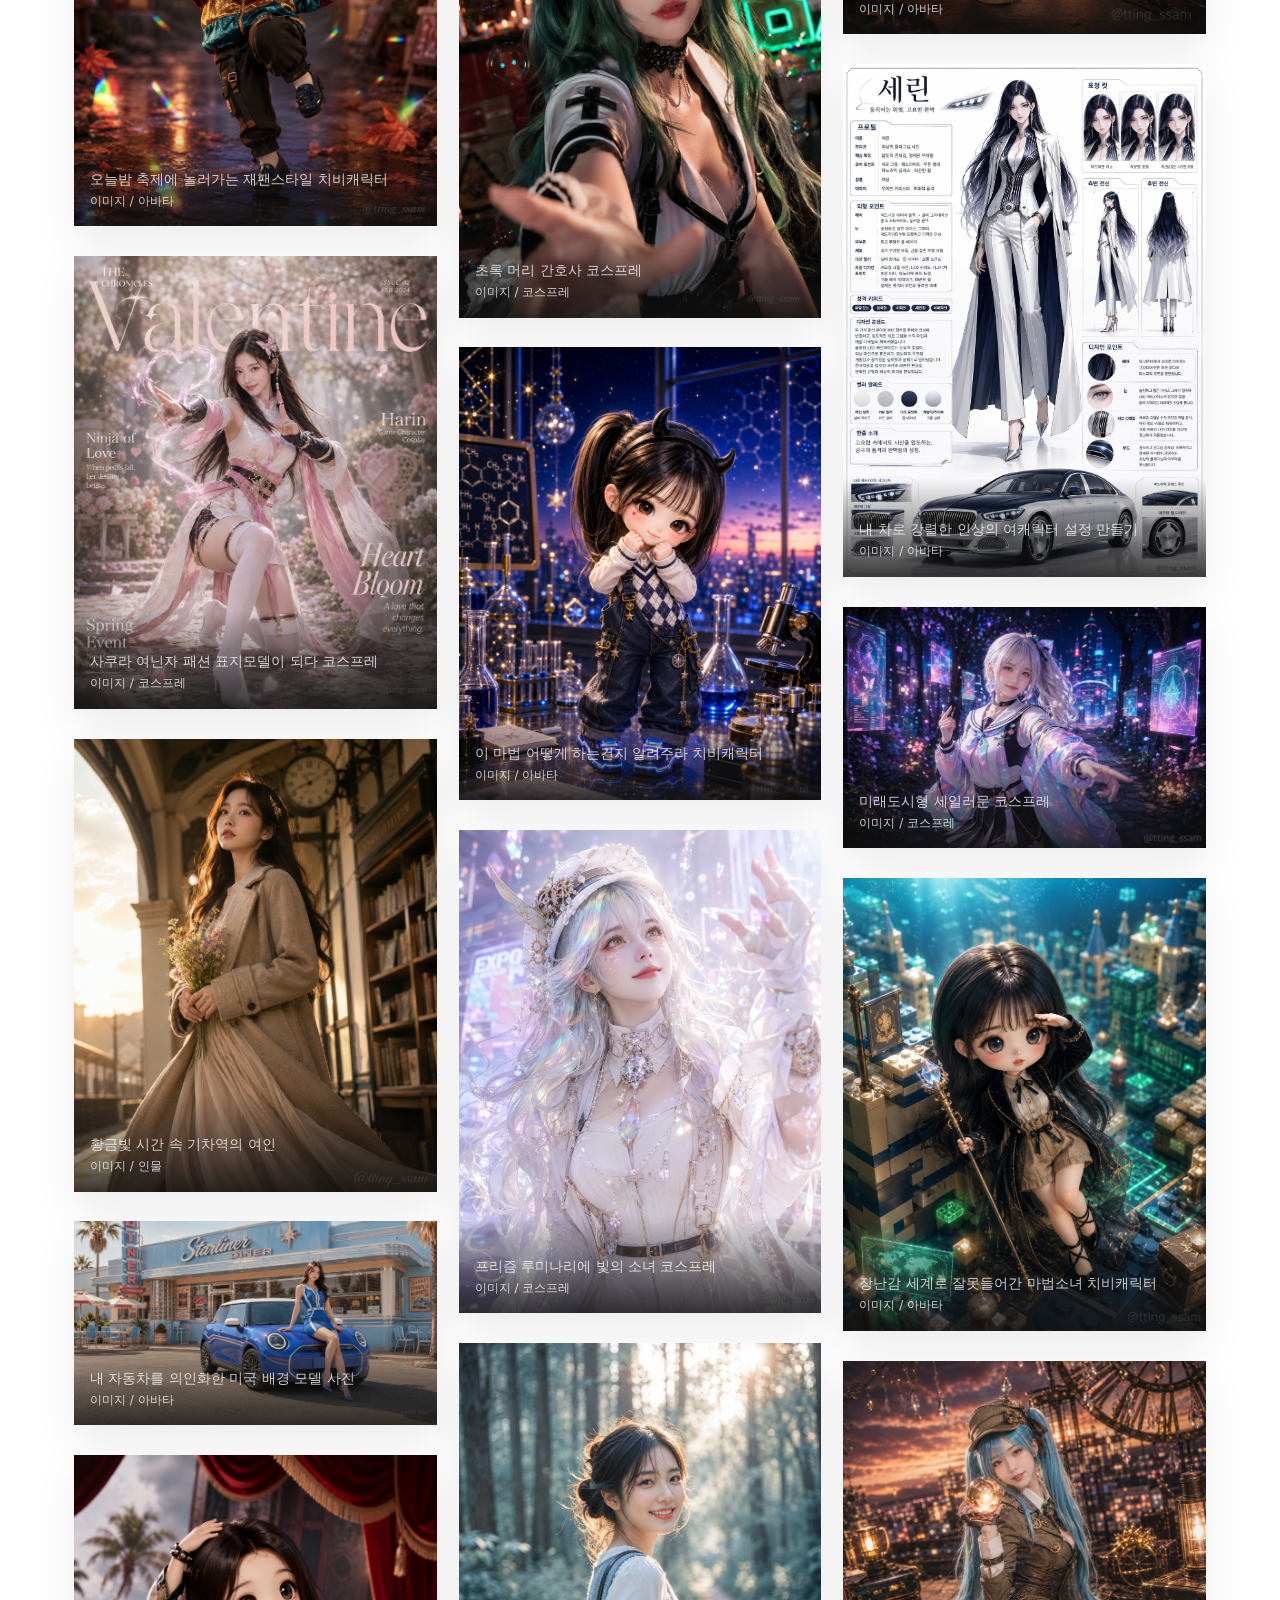
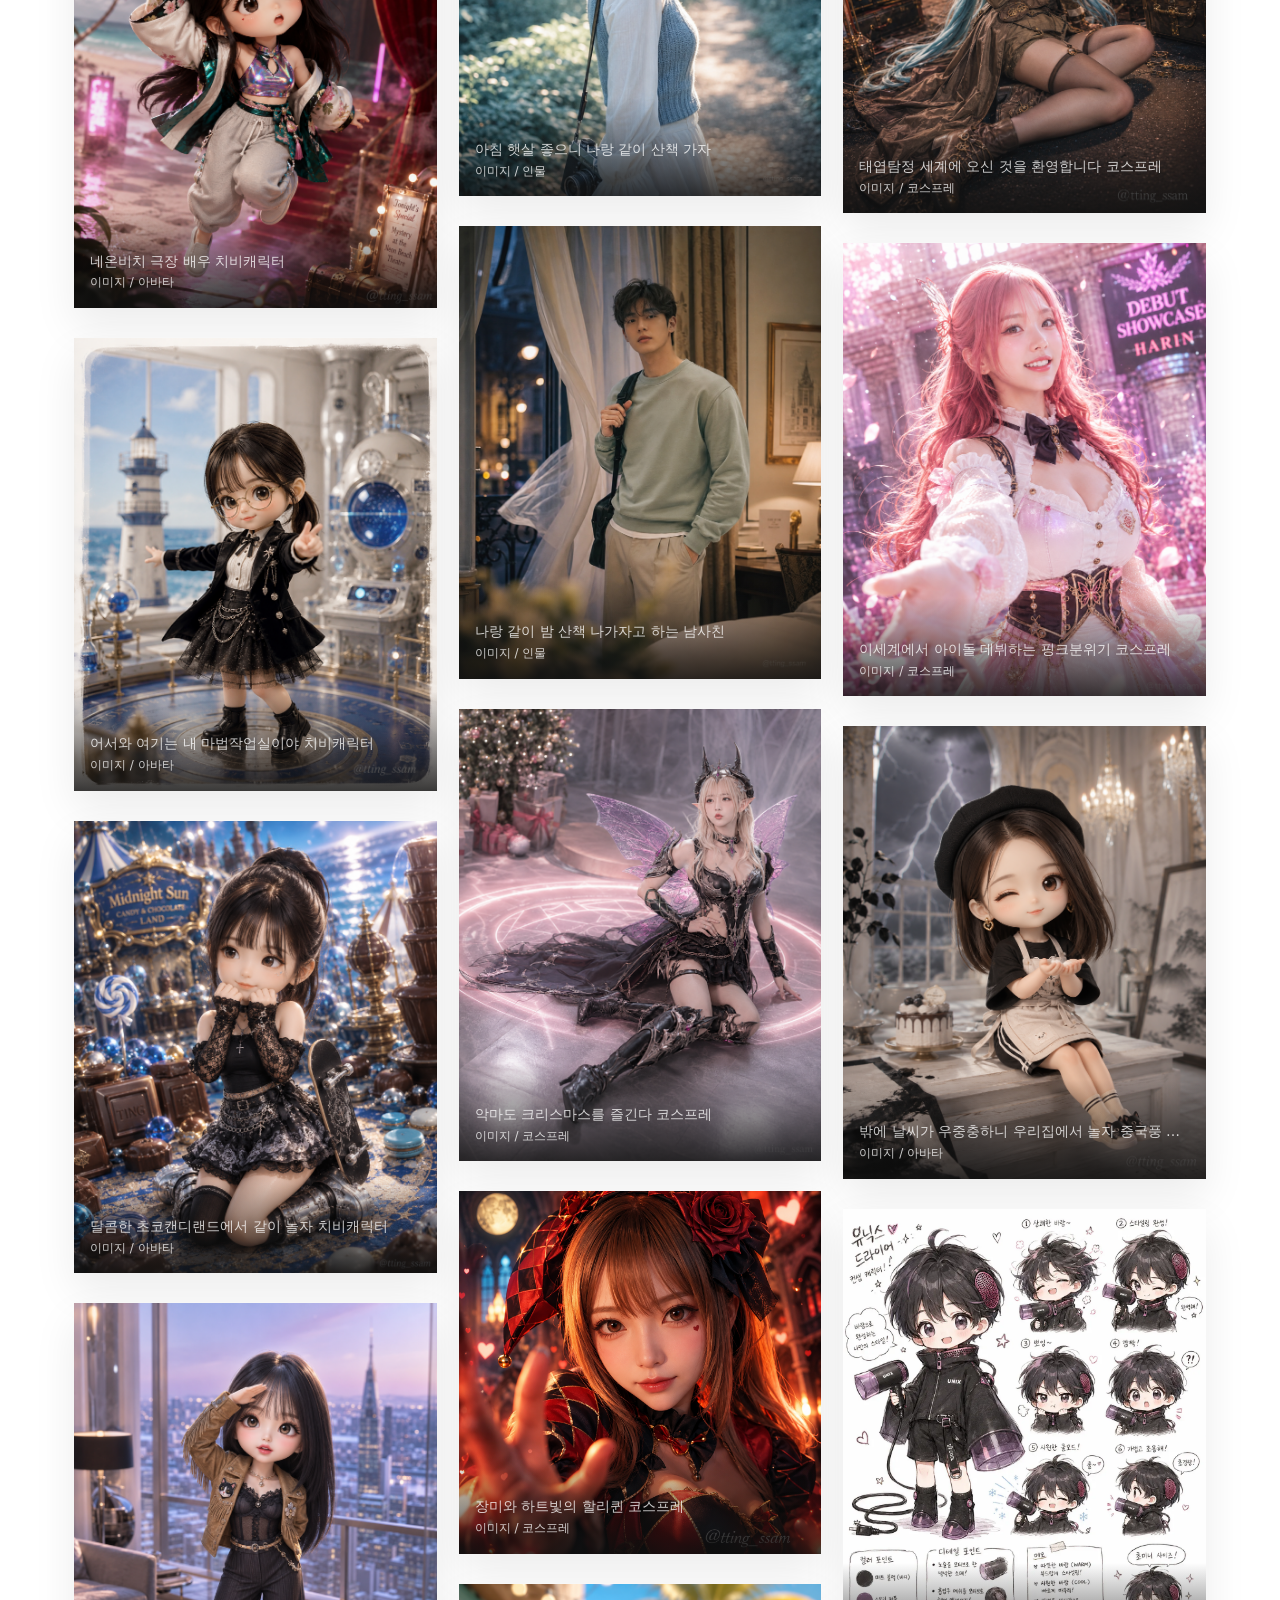
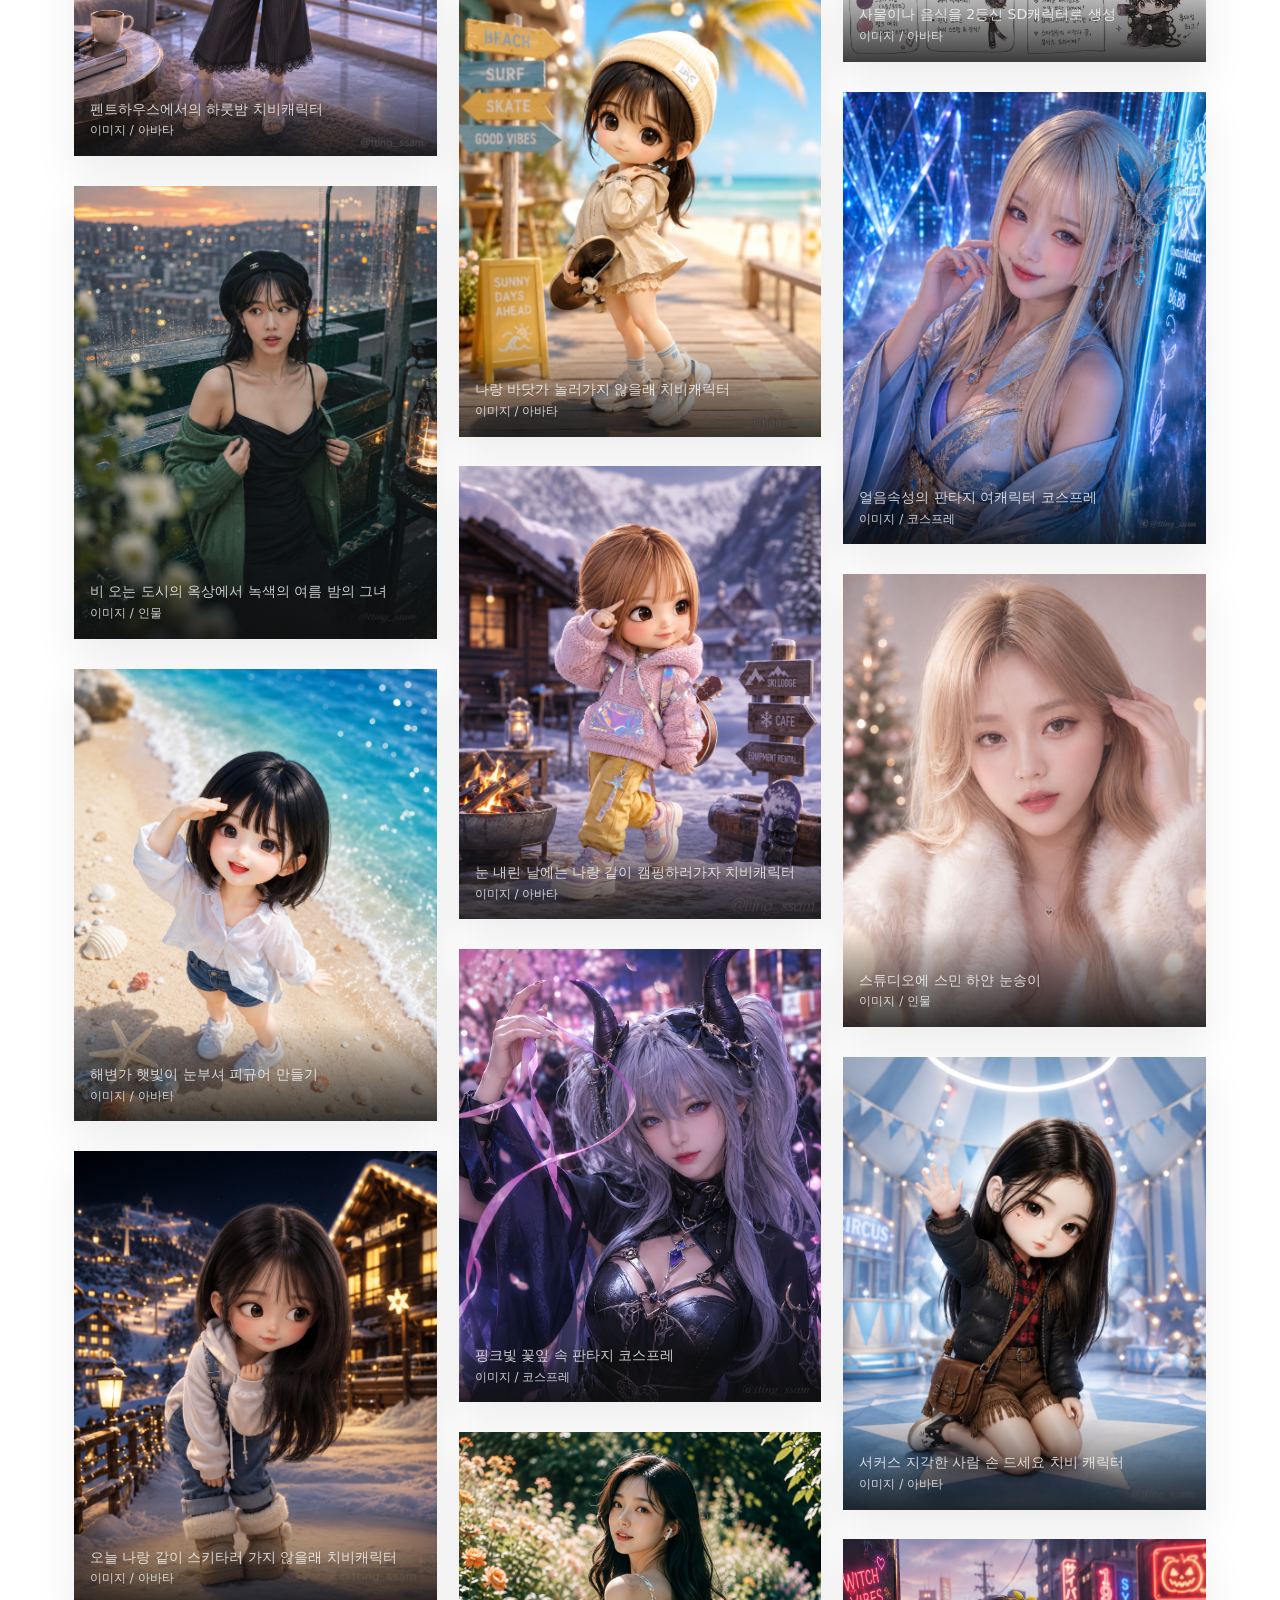
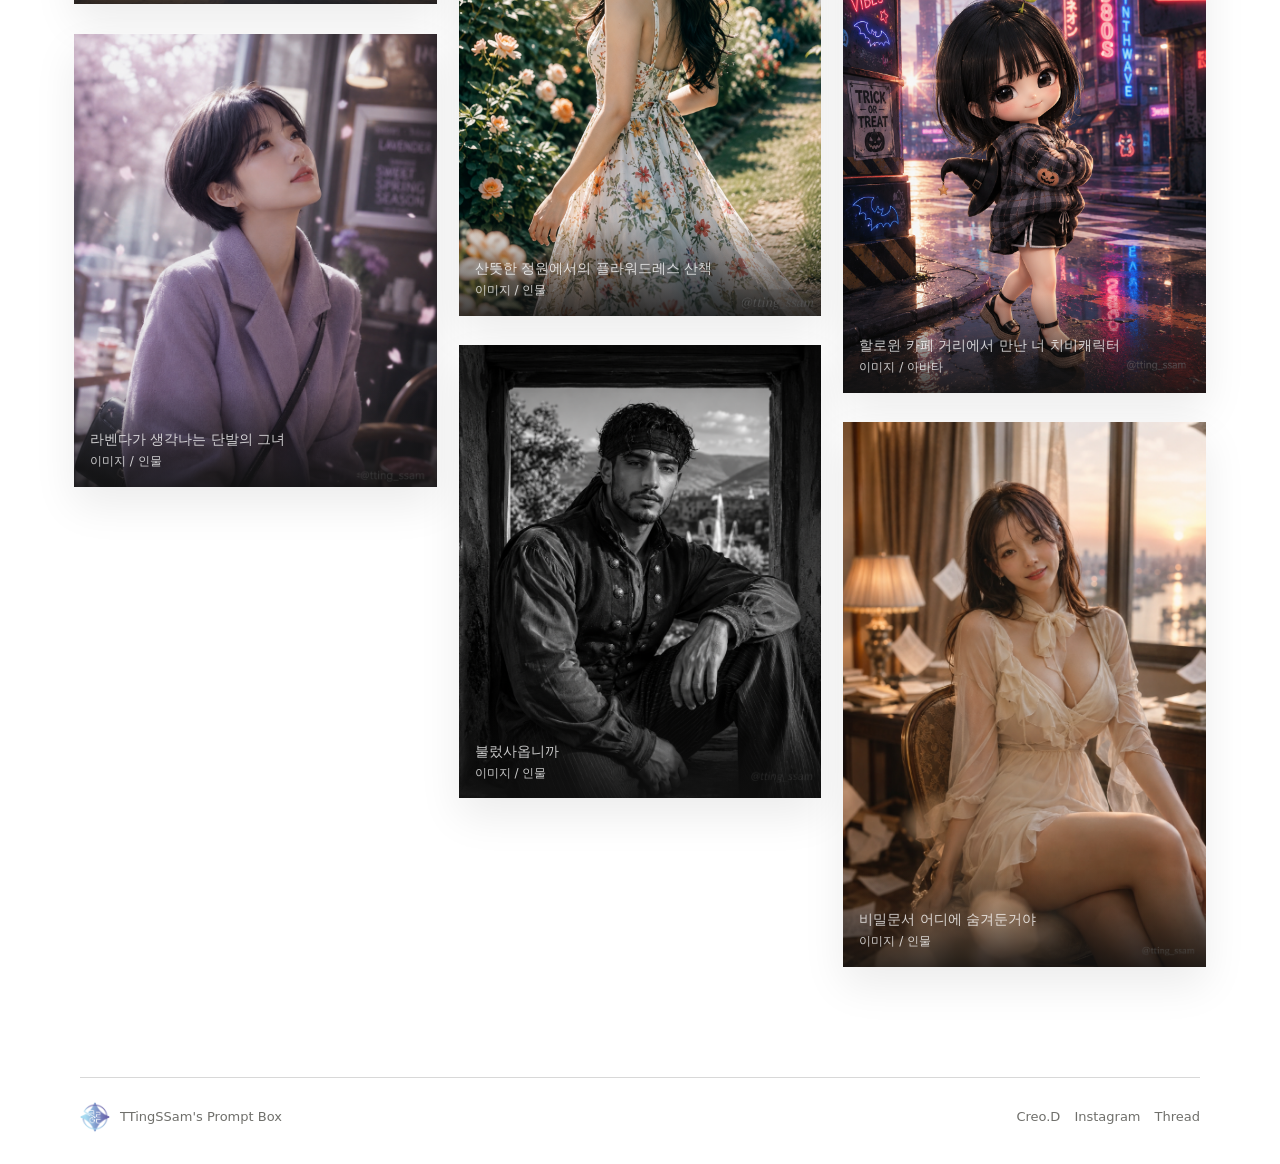
==== commit 0518abb1: "Add random shuffle refresh control" ====
--- a/index.html
+++ b/index.html
@@ -5,7 +5,7 @@
     <meta name="viewport" content="width=device-width, initial-scale=1.0" />
     <title>TTingSSam's Prompt Box</title>
     <link rel="icon" href="images/logo.png" />
-    <link rel="stylesheet" href="styles.css?v=20260825-5" />
+    <link rel="stylesheet" href="styles.css?v=20260825-6" />
   </head>
   <body data-page="home" data-base-path="">
     <section class="hero">
@@ -124,8 +124,8 @@
                 <option value="random" selected>무작위</option>
                 <option value="latest">최신순</option>
                 <option value="oldest">오래된순</option>
-                <option value="name-asc">이름순 오름차순 Z-A(ㅎ-ㄱ)</option>
-                <option value="name-desc">이름순 내림차순 A-Z(ㄱ-ㅎ)</option>
+                <option value="name-asc">Z-A(ㅎ-ㄱ)</option>
+                <option value="name-desc">A-Z(ㄱ-ㅎ)</option>
               </select>
             </label>
             <div class="view-toggle" role="group" aria-label="보기 방식">
@@ -156,6 +156,14 @@
                   <path d="M11 7h9" />
                   <rect x="4" y="15" width="4" height="4" rx=".8" />
                   <path d="M11 17h9" />
+                </svg>
+              </button>
+              <button class="view-button random-refresh-button" type="button" id="randomRefresh" aria-label="무작위 다시 섞기" title="무작위 다시 섞기">
+                <svg aria-hidden="true" viewBox="0 0 24 24">
+                  <path d="M20 12a8 8 0 0 1-13.7 5.7" />
+                  <path d="M4 12A8 8 0 0 1 17.7 6.3" />
+                  <path d="M17 2v5h5" />
+                  <path d="M7 22v-5H2" />
                 </svg>
               </button>
             </div>
@@ -317,8 +325,8 @@
       </div>
     </footer>
 
-    <script src="data/prompts-fallback.js?v=20260825-5"></script>
+    <script src="data/prompts-fallback.js?v=20260825-6"></script>
     <script src="theme.js?v=20260619-2"></script>
-    <script src="script.js?v=20260825-5"></script>
+    <script src="script.js?v=20260825-6"></script>
   </body>
 </html>
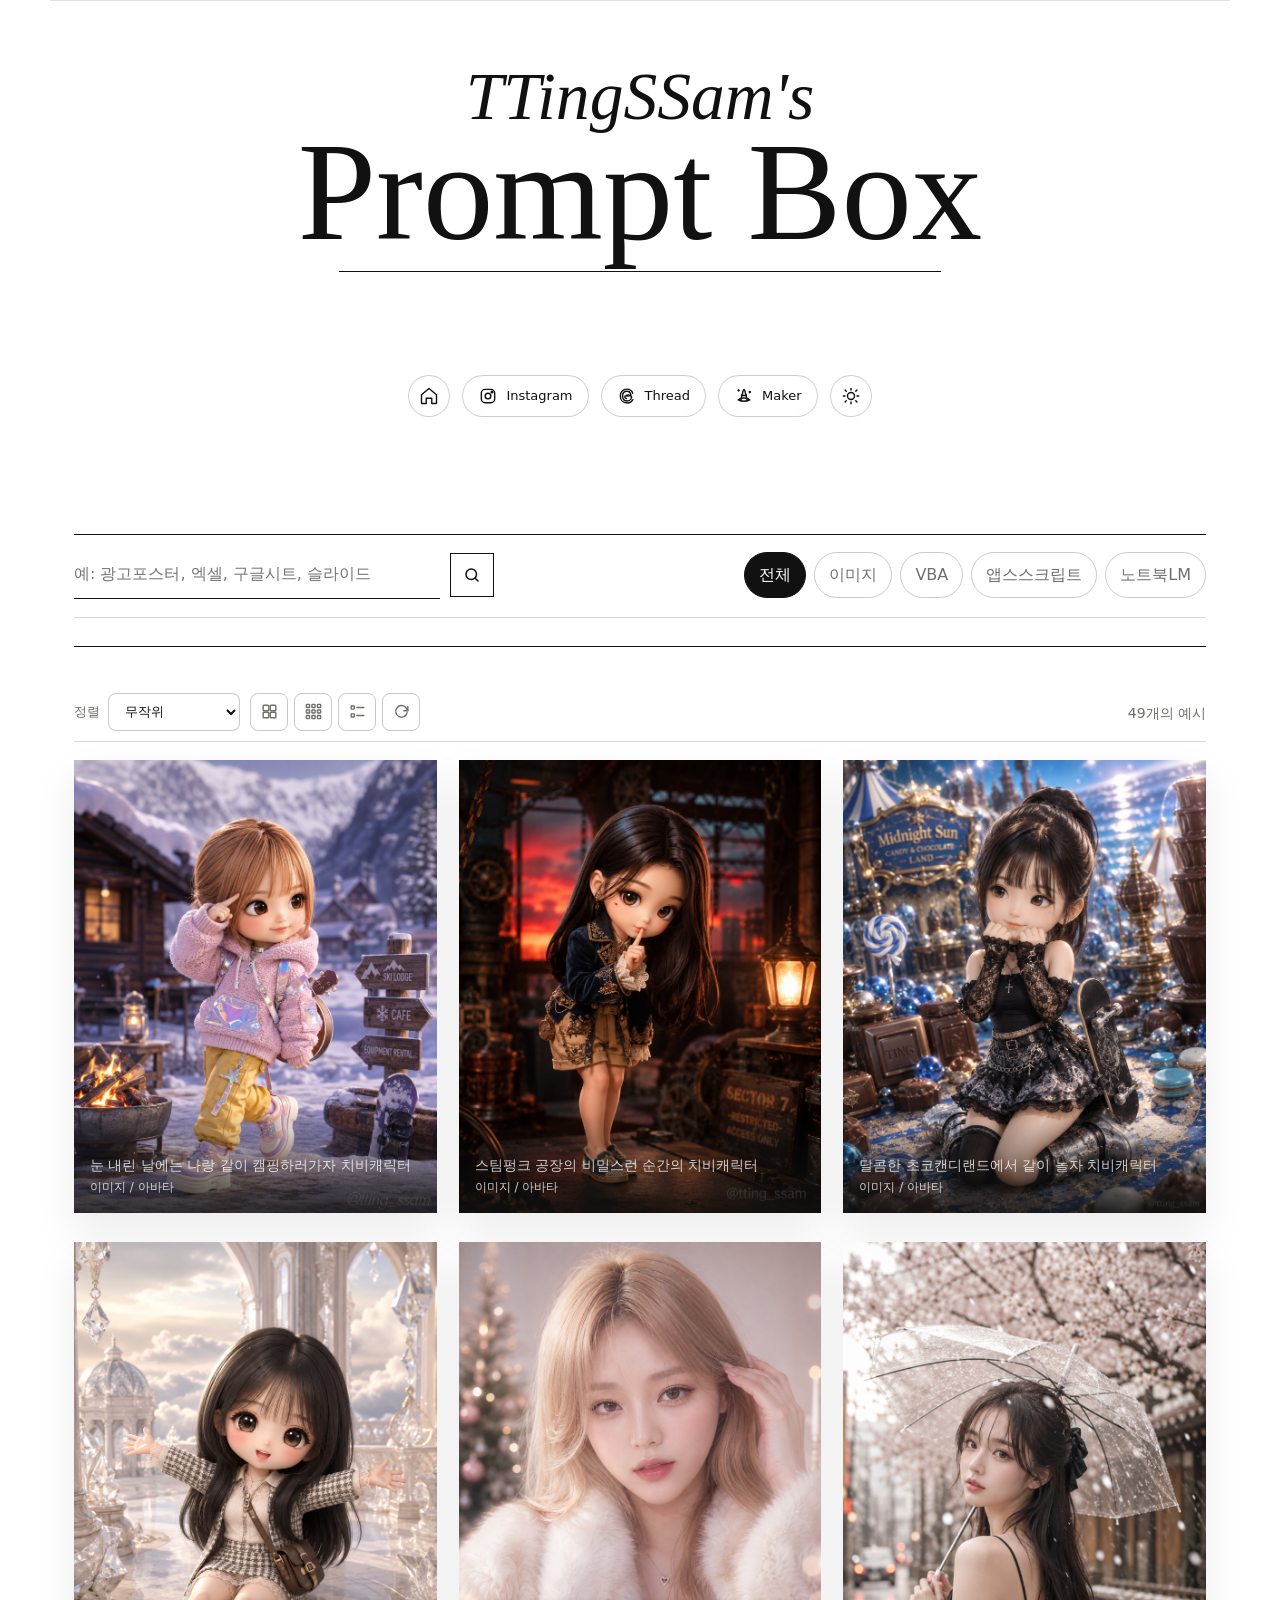
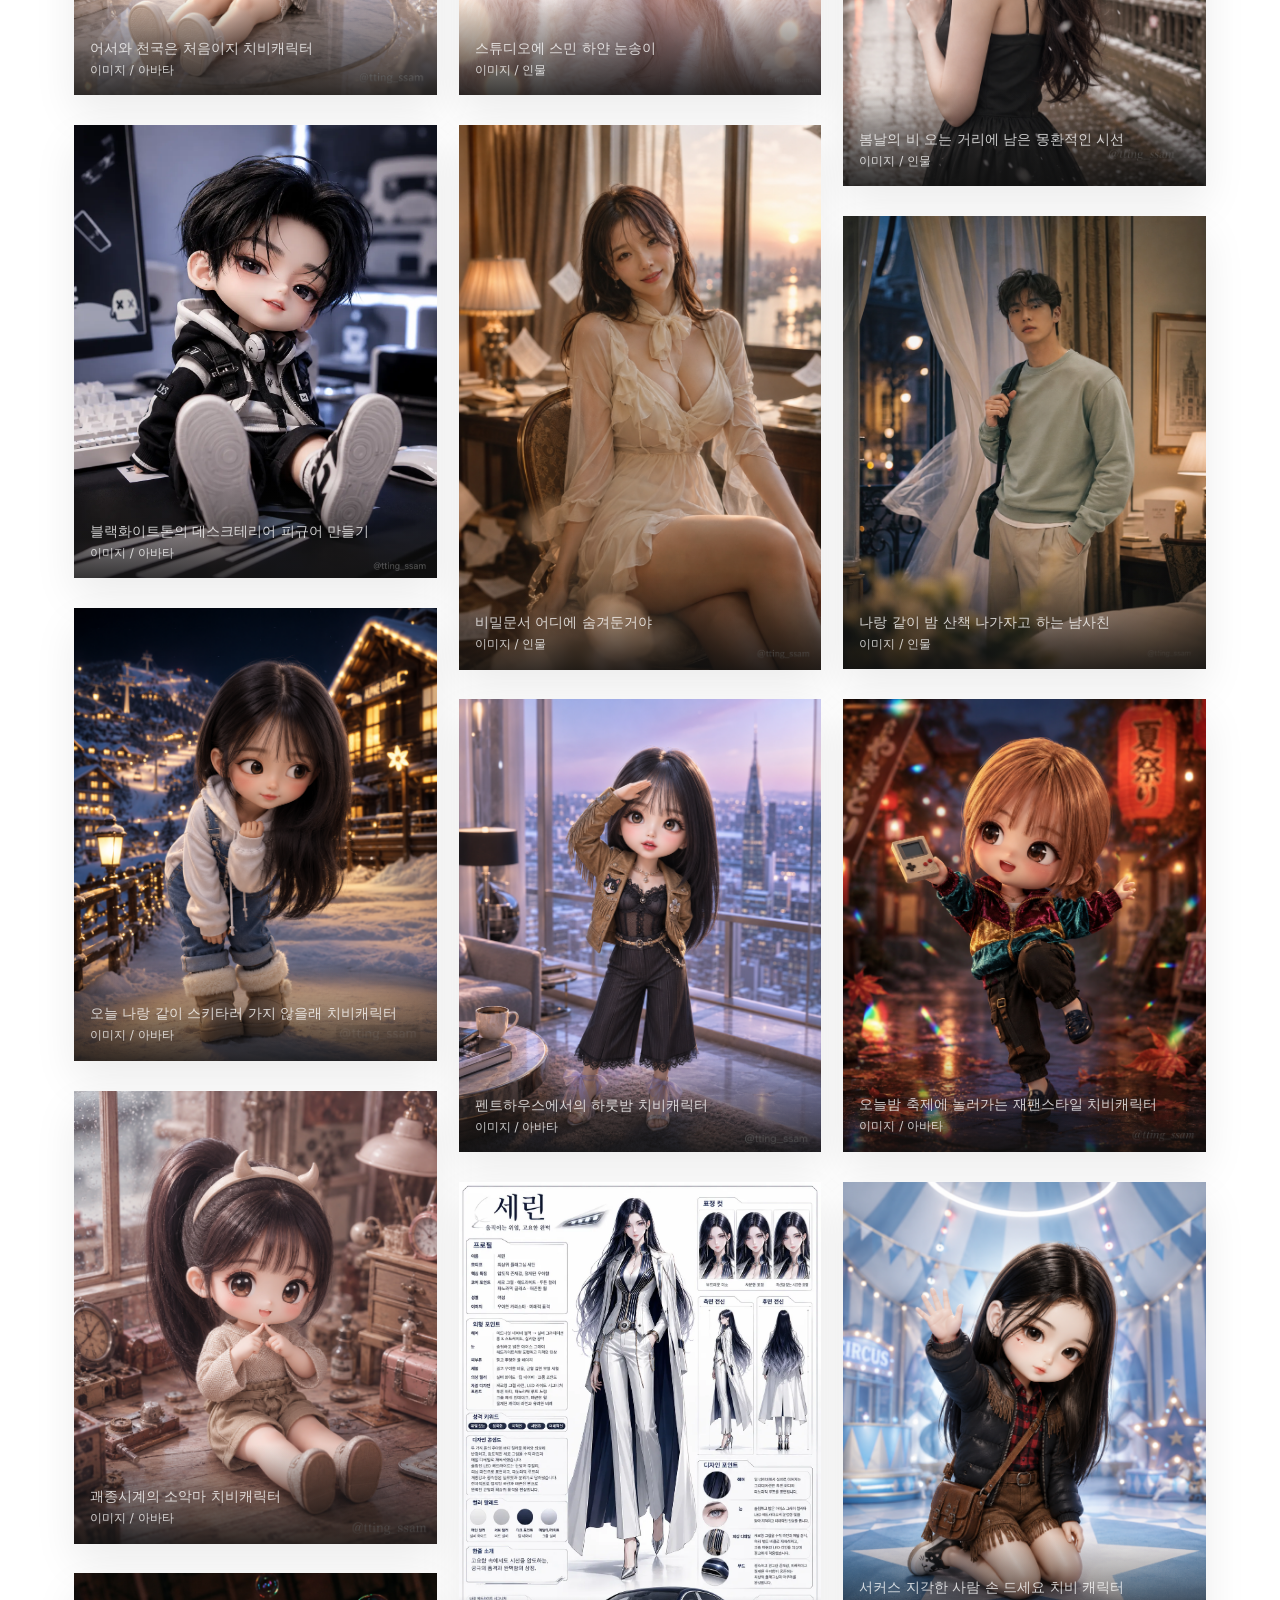
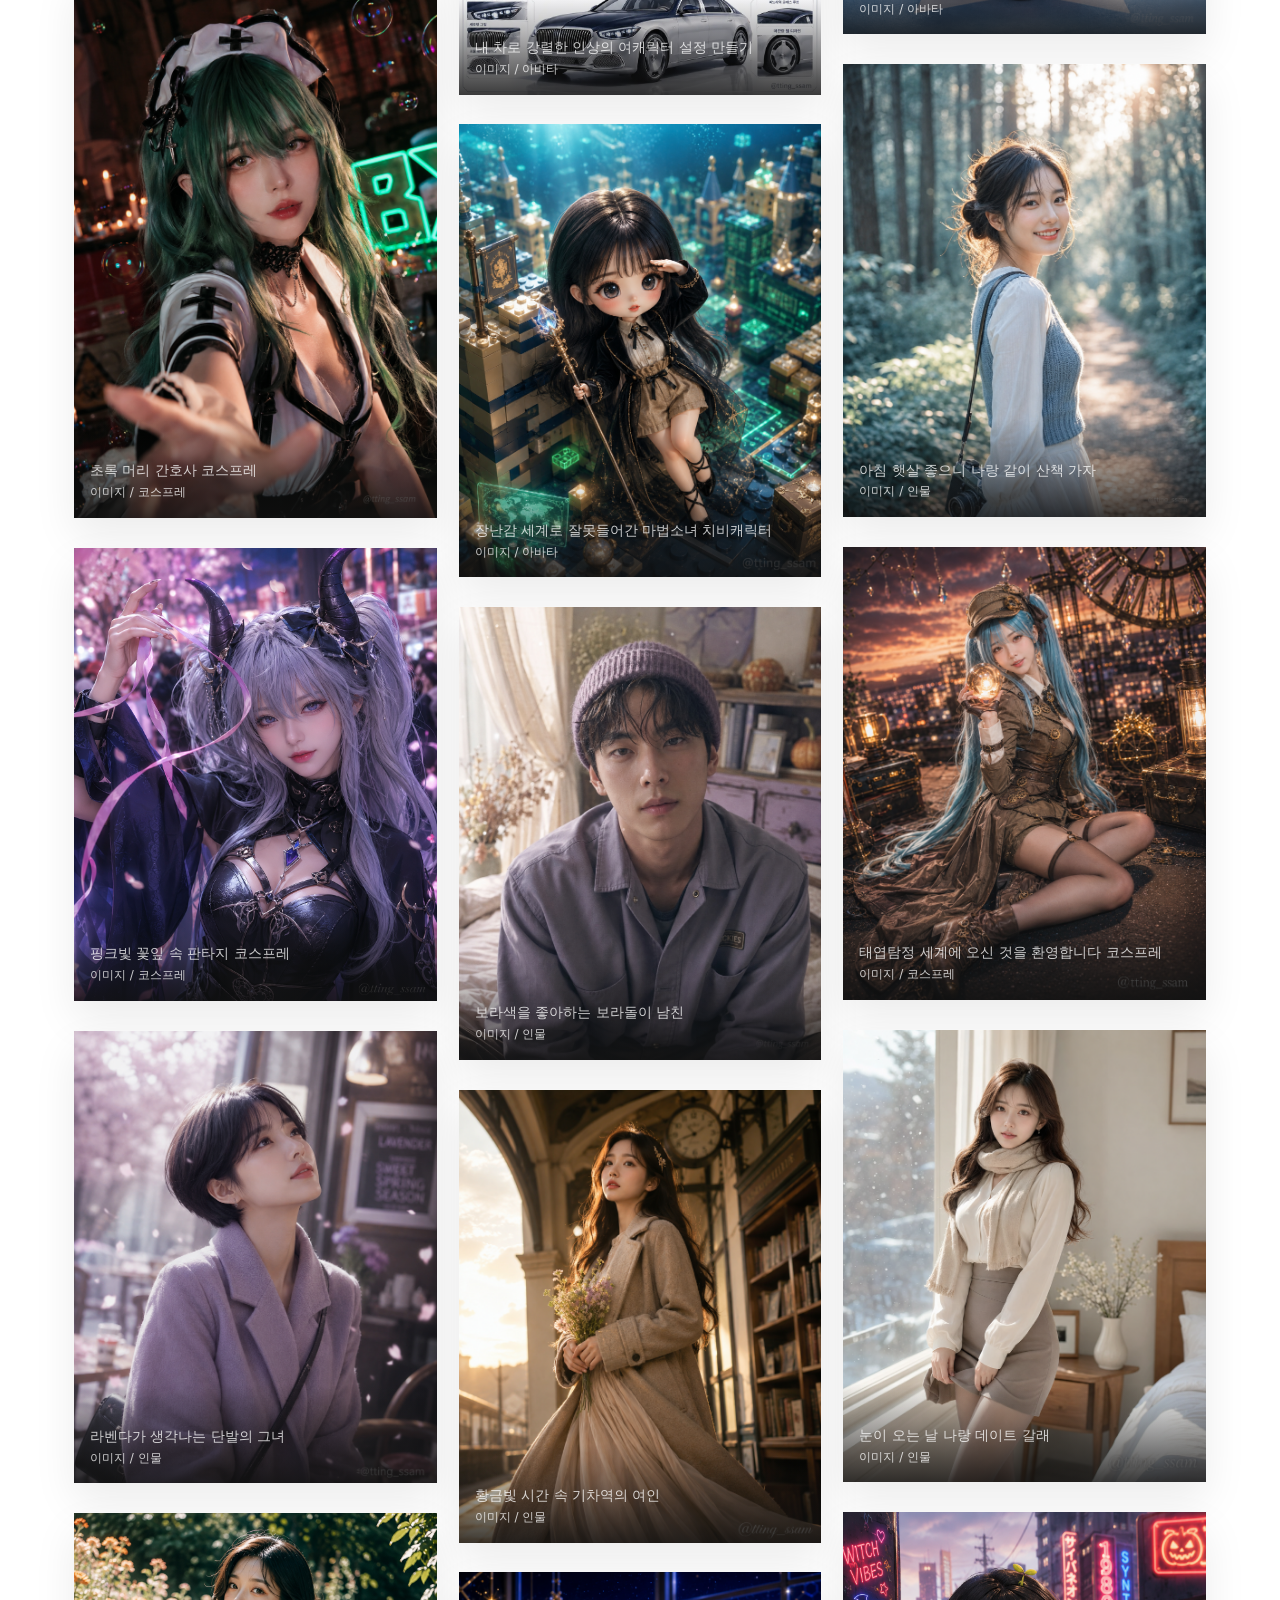
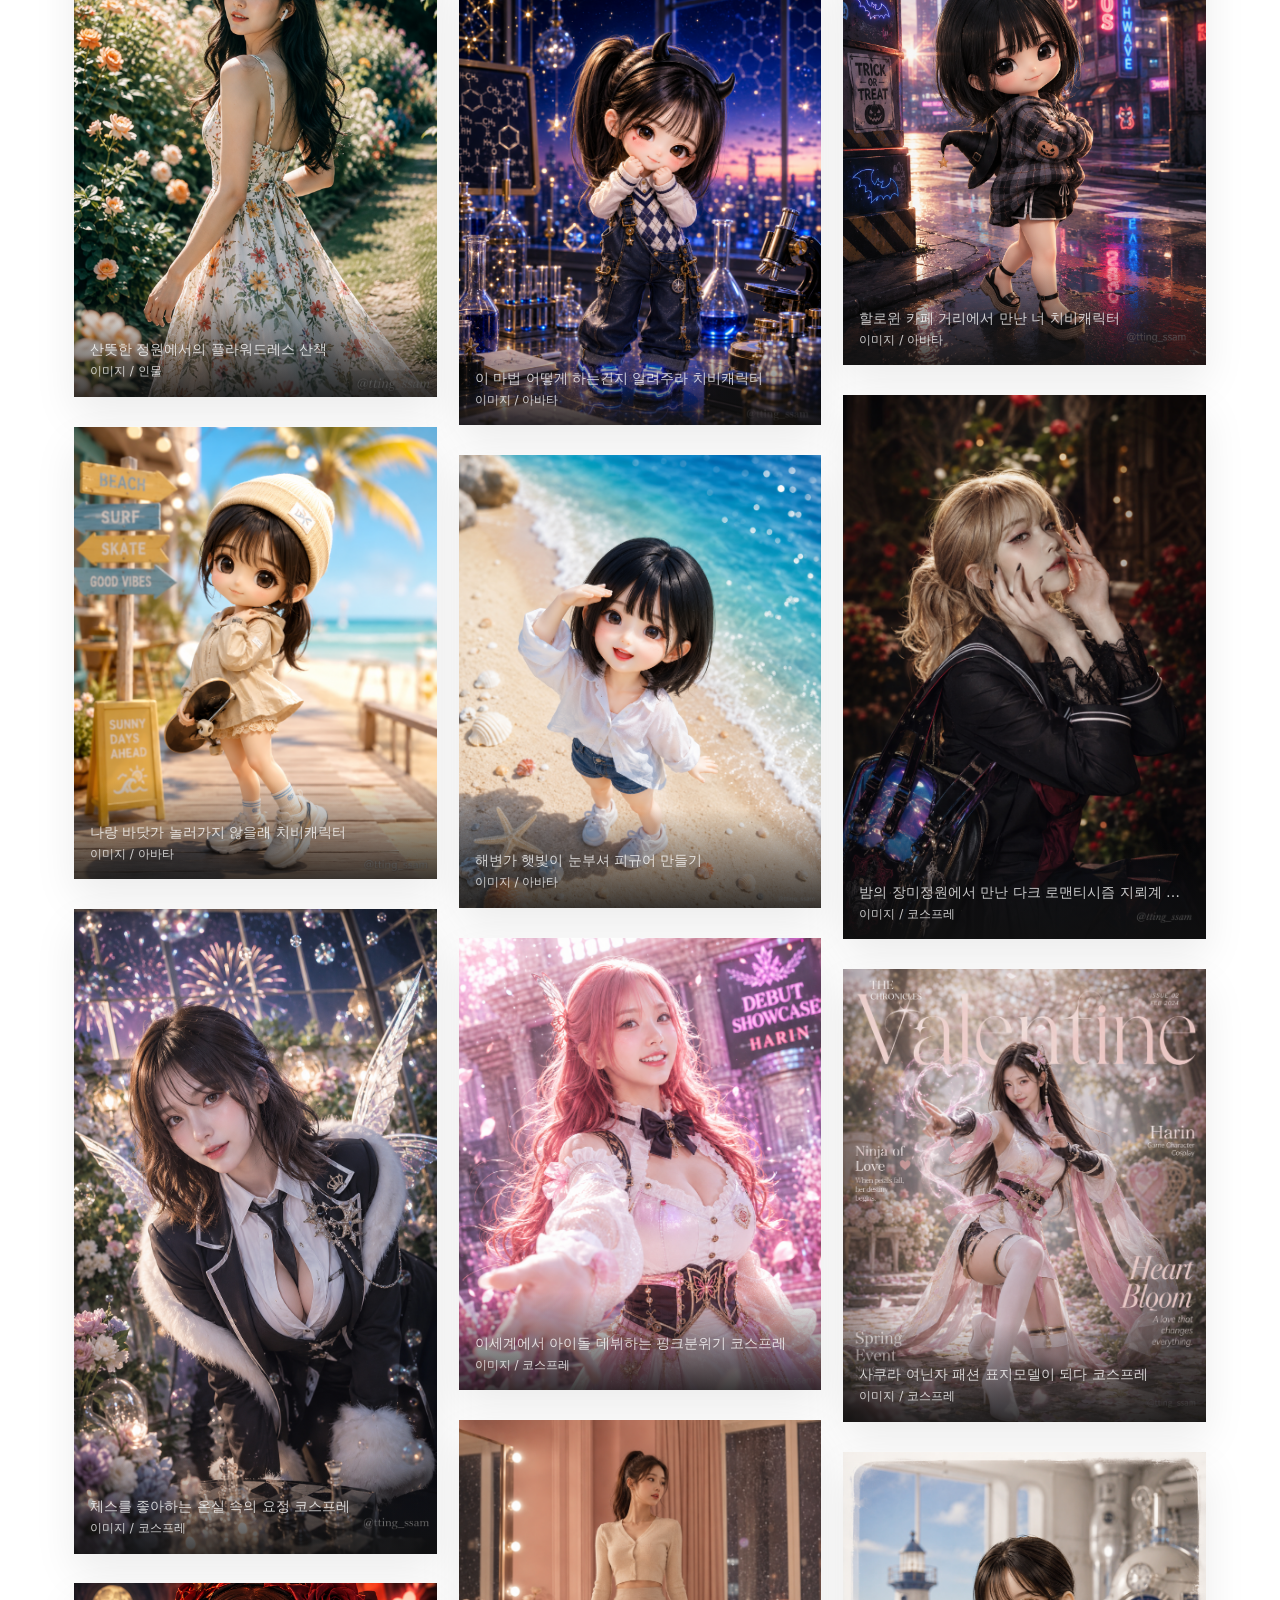
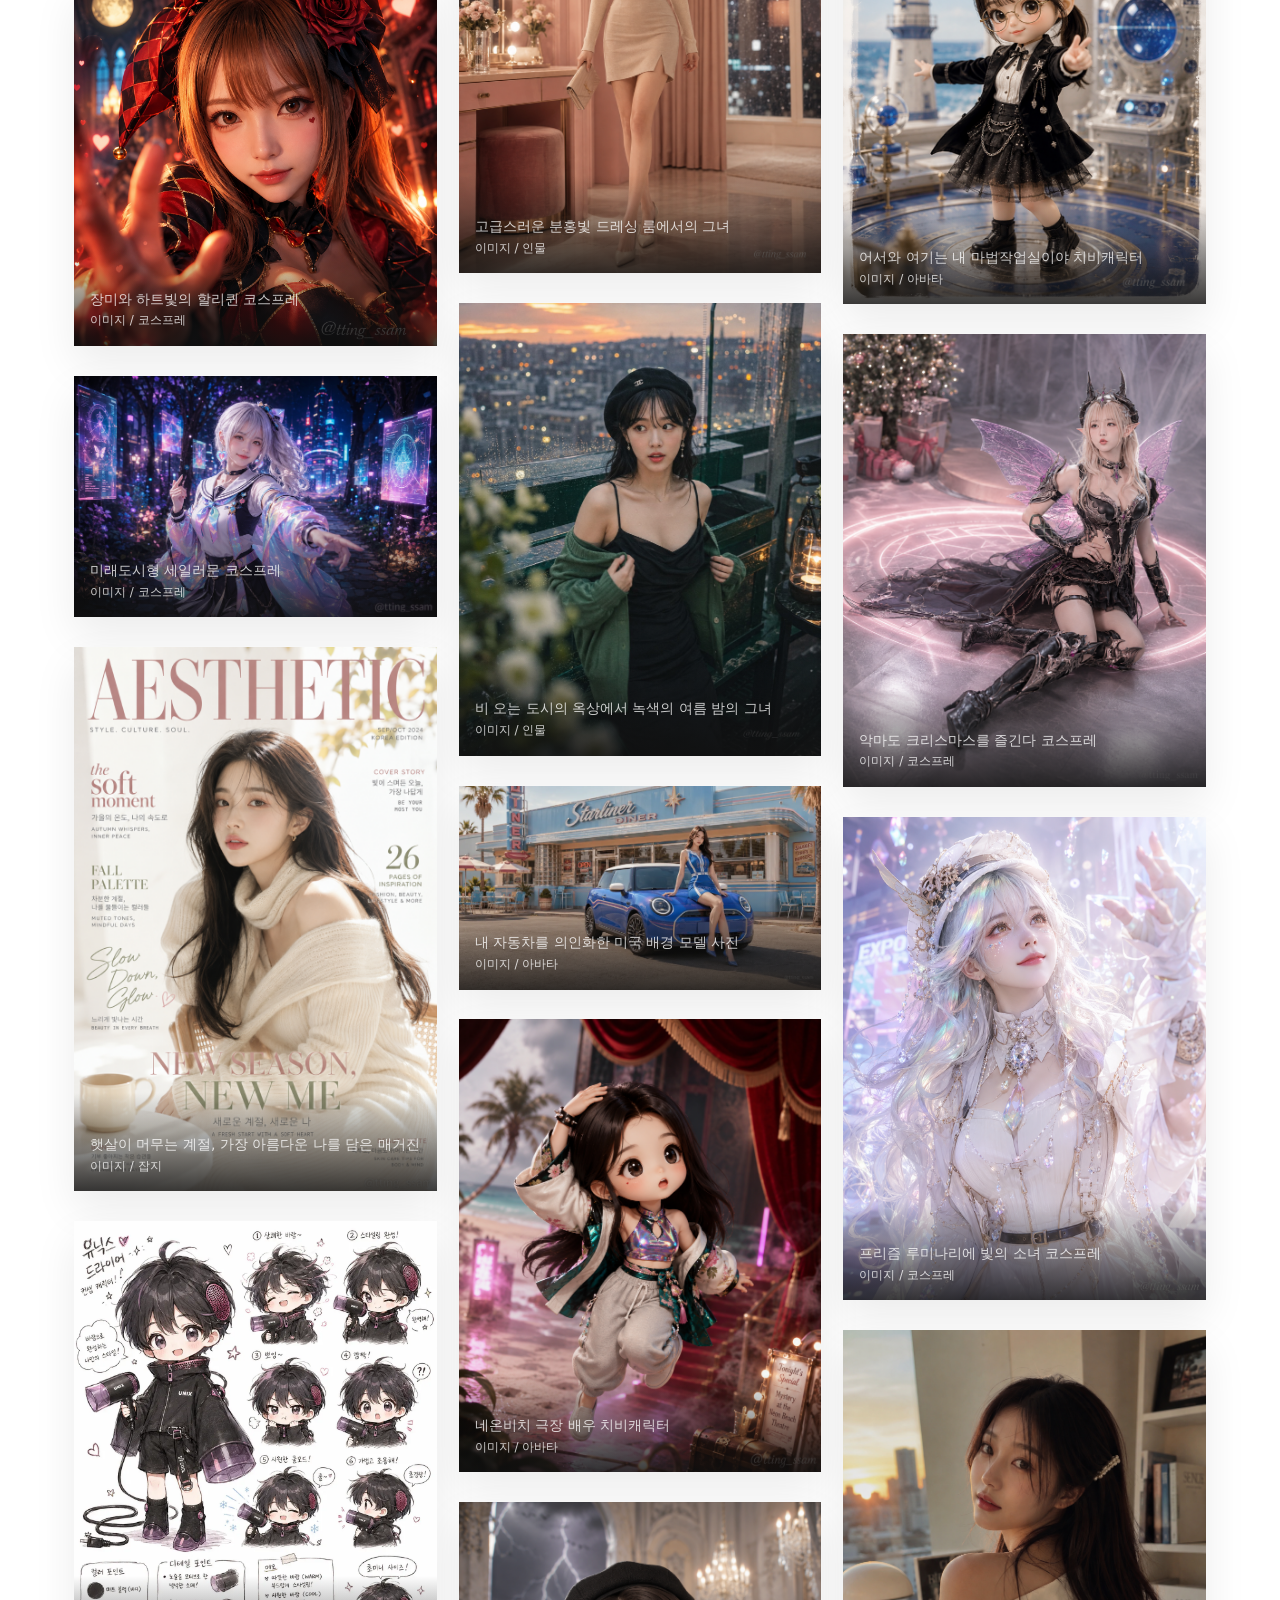
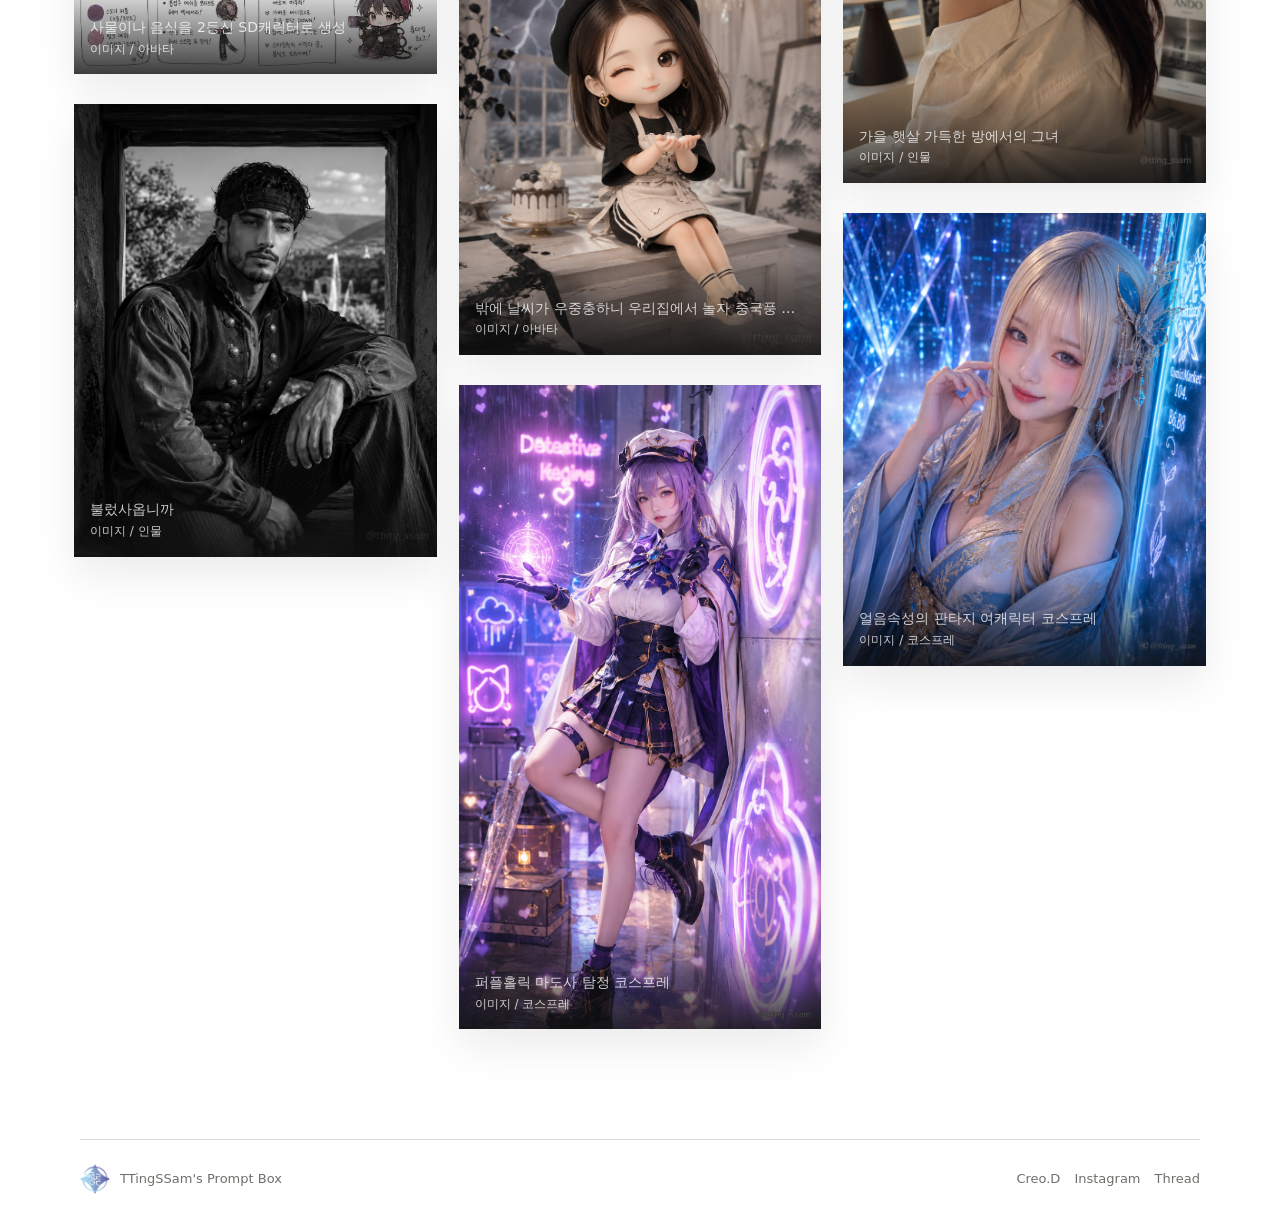
==== commit ada10b7d: "Refine random refresh icon" ====
--- a/index.html
+++ b/index.html
@@ -5,7 +5,7 @@
     <meta name="viewport" content="width=device-width, initial-scale=1.0" />
     <title>TTingSSam's Prompt Box</title>
     <link rel="icon" href="images/logo.png" />
-    <link rel="stylesheet" href="styles.css?v=20260825-6" />
+    <link rel="stylesheet" href="styles.css?v=20260825-7" />
   </head>
   <body data-page="home" data-base-path="">
     <section class="hero">
@@ -160,10 +160,8 @@
               </button>
               <button class="view-button random-refresh-button" type="button" id="randomRefresh" aria-label="무작위 다시 섞기" title="무작위 다시 섞기">
                 <svg aria-hidden="true" viewBox="0 0 24 24">
-                  <path d="M20 12a8 8 0 0 1-13.7 5.7" />
-                  <path d="M4 12A8 8 0 0 1 17.7 6.3" />
-                  <path d="M17 2v5h5" />
-                  <path d="M7 22v-5H2" />
+                  <path d="M20 6v5h-5" />
+                  <path d="M19.1 13.6a7.3 7.3 0 1 1-2-7.1L20 11" />
                 </svg>
               </button>
             </div>
@@ -325,8 +323,8 @@
       </div>
     </footer>
 
-    <script src="data/prompts-fallback.js?v=20260825-6"></script>
+    <script src="data/prompts-fallback.js?v=20260825-7"></script>
     <script src="theme.js?v=20260619-2"></script>
-    <script src="script.js?v=20260825-6"></script>
+    <script src="script.js?v=20260825-7"></script>
   </body>
 </html>
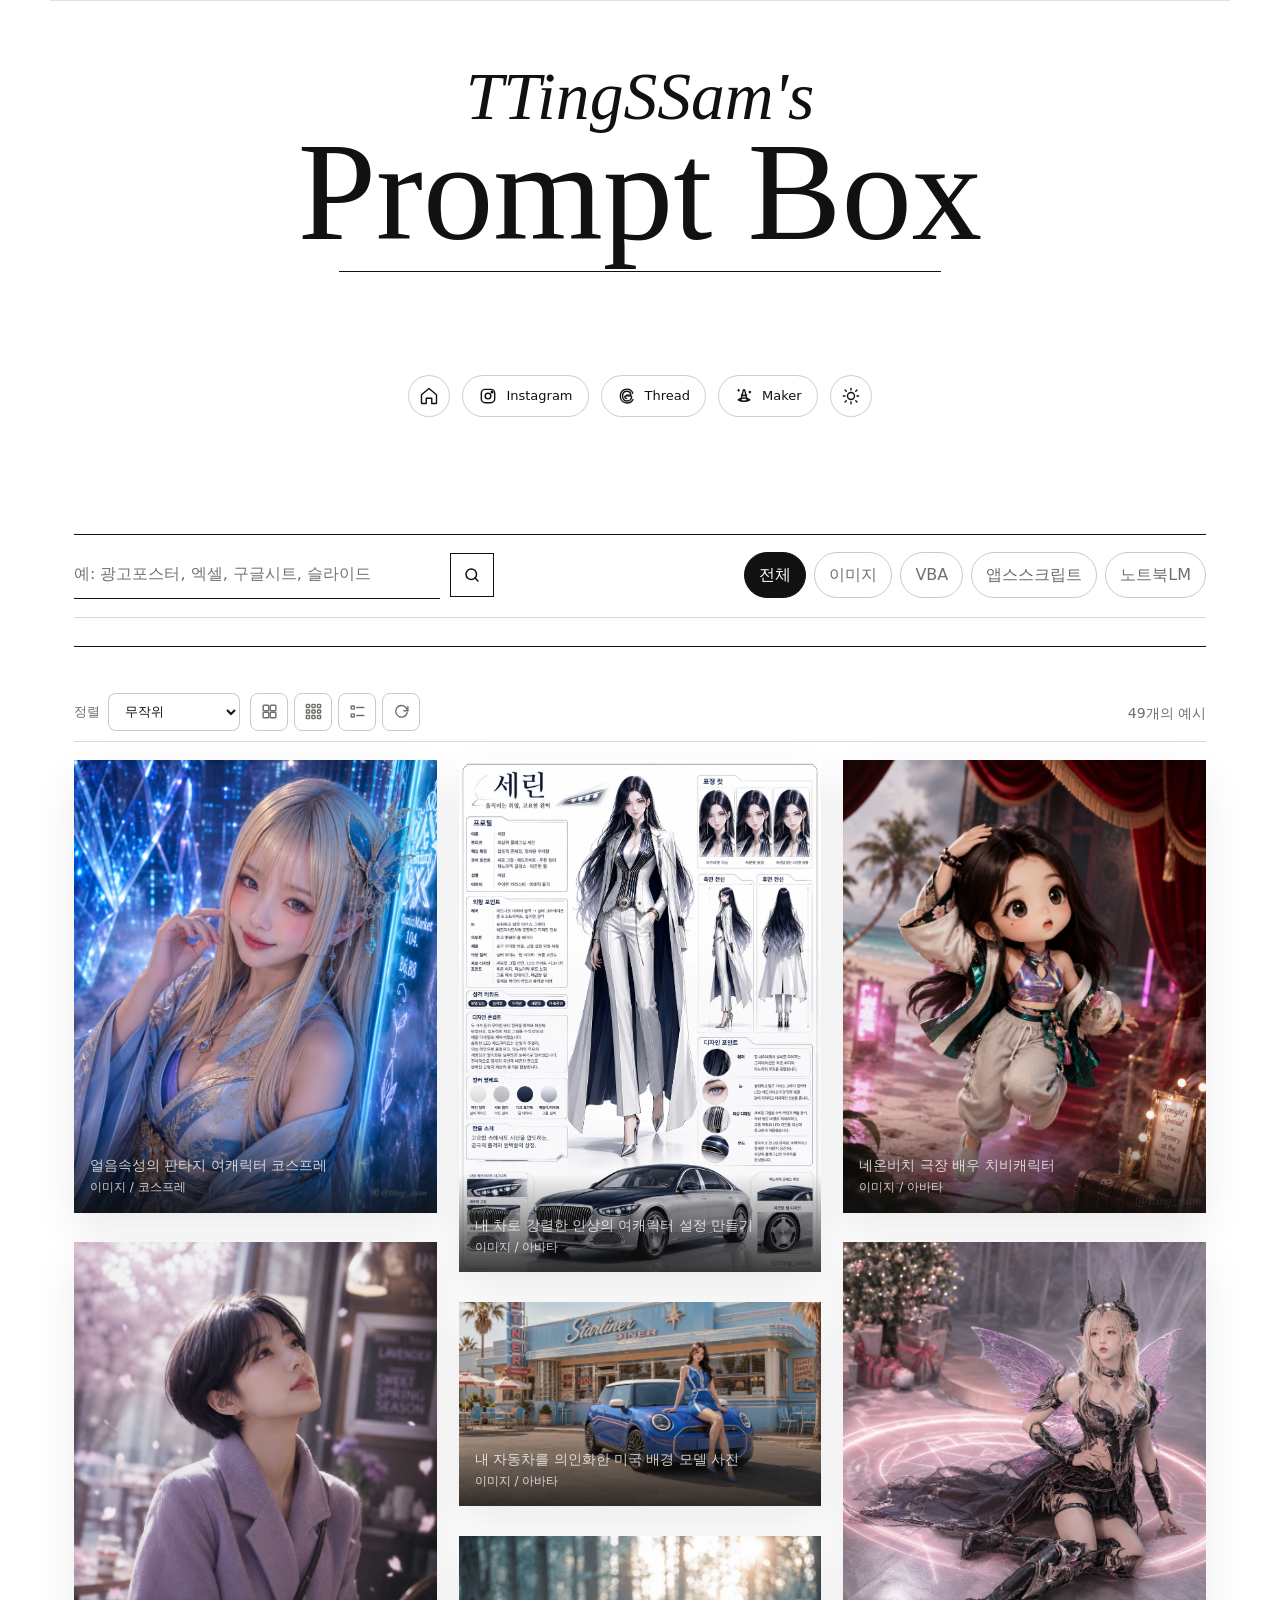
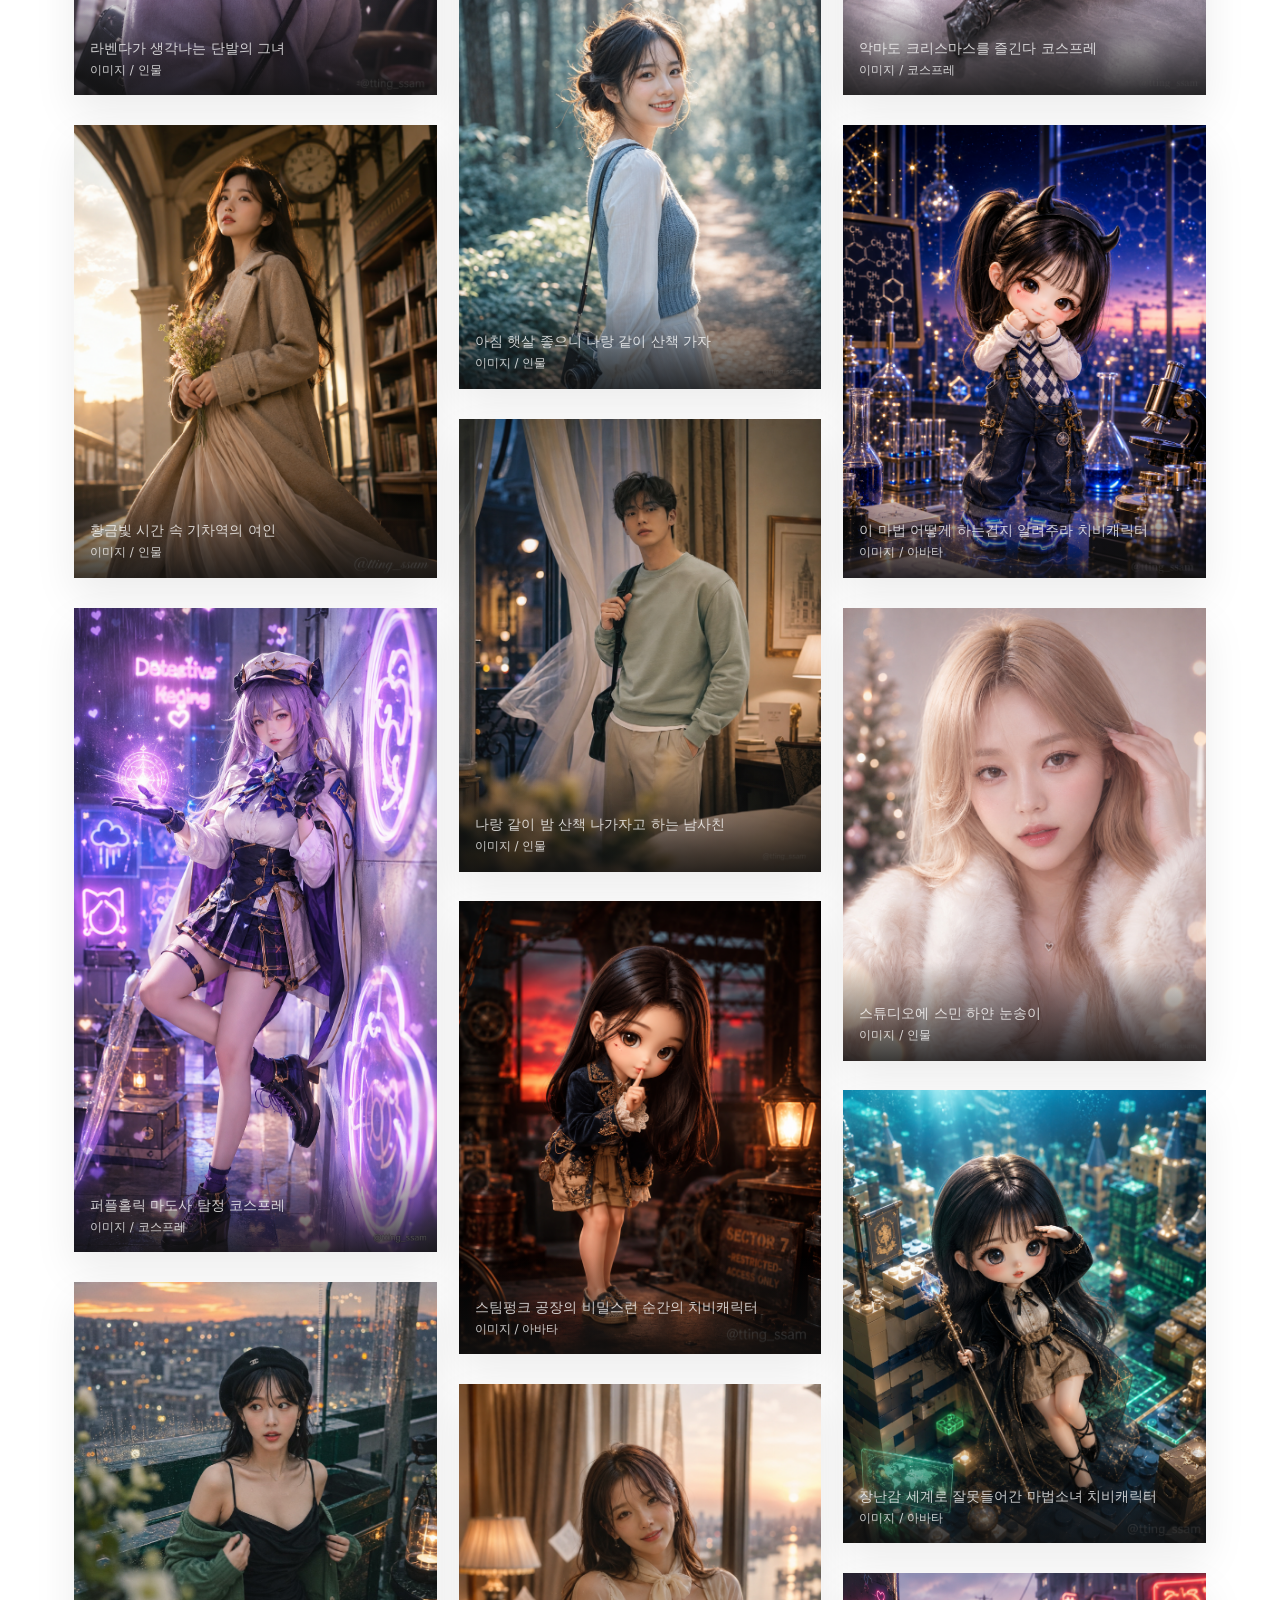
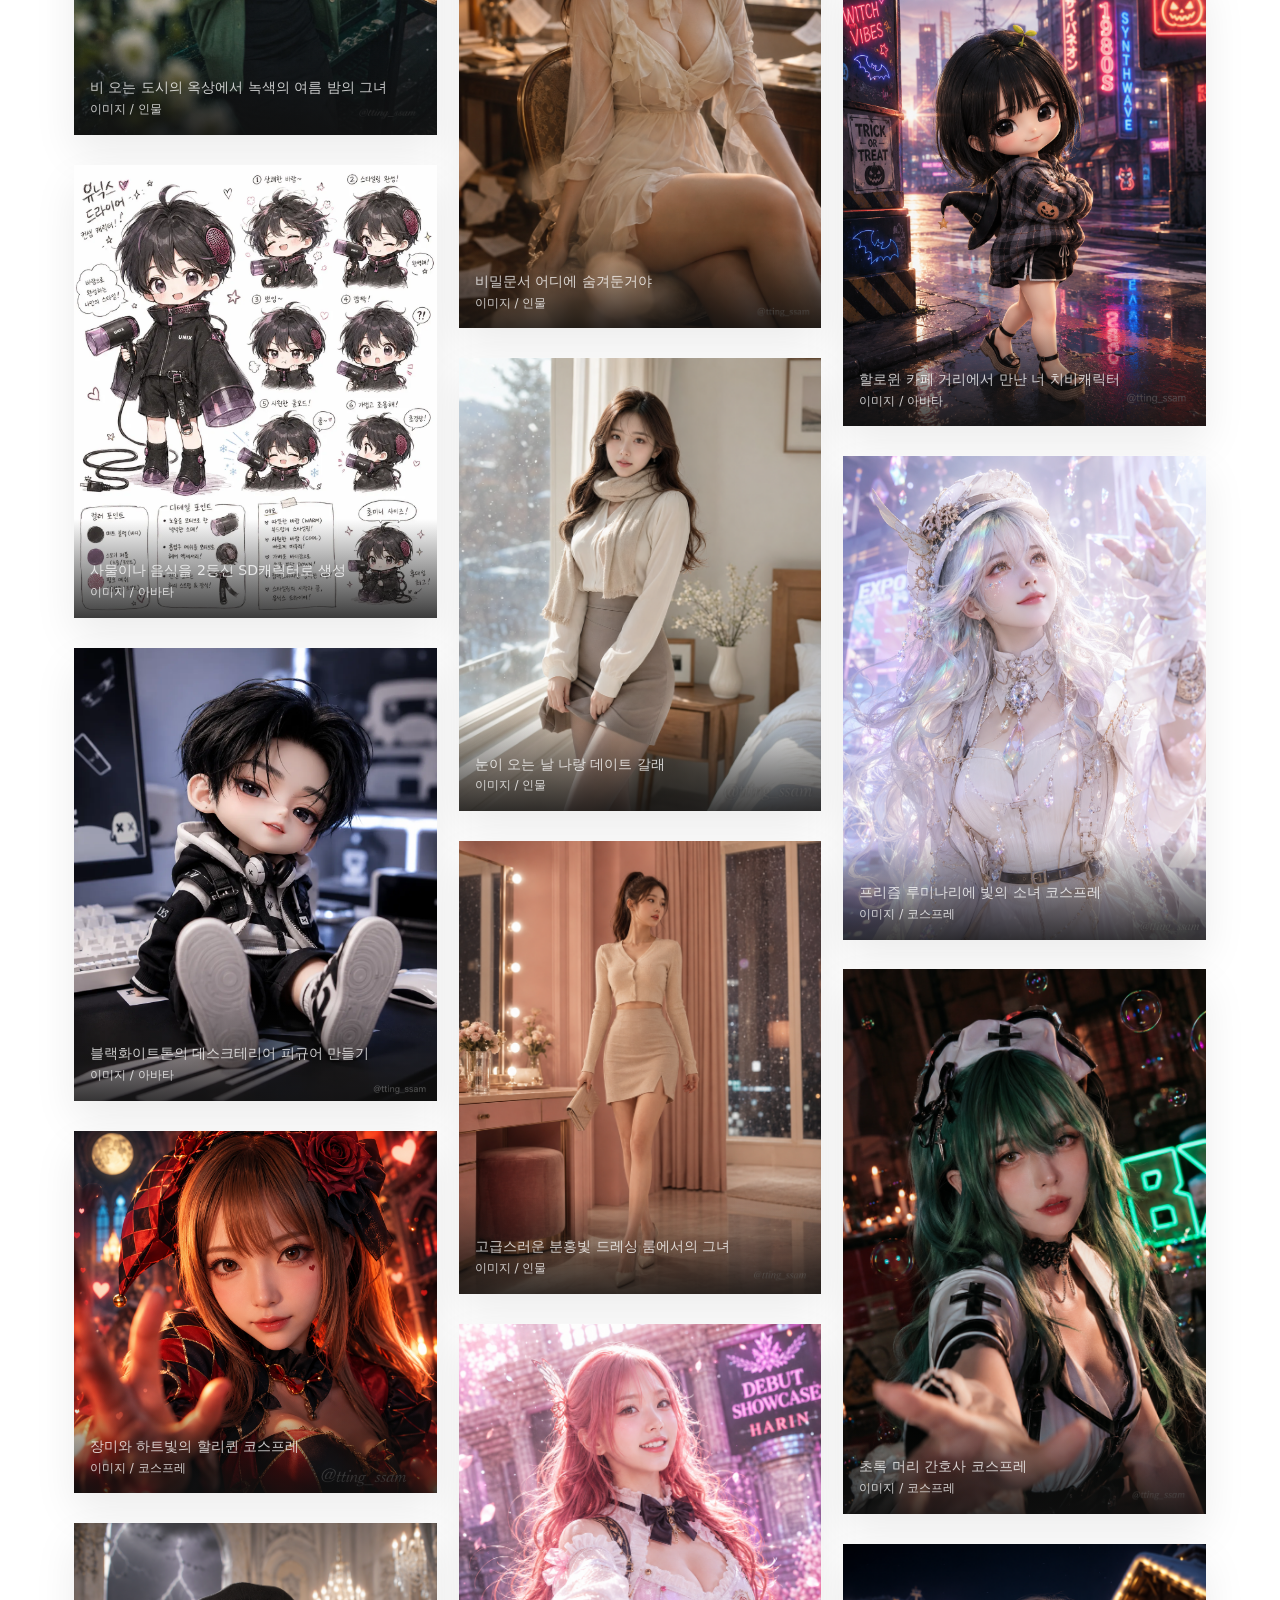
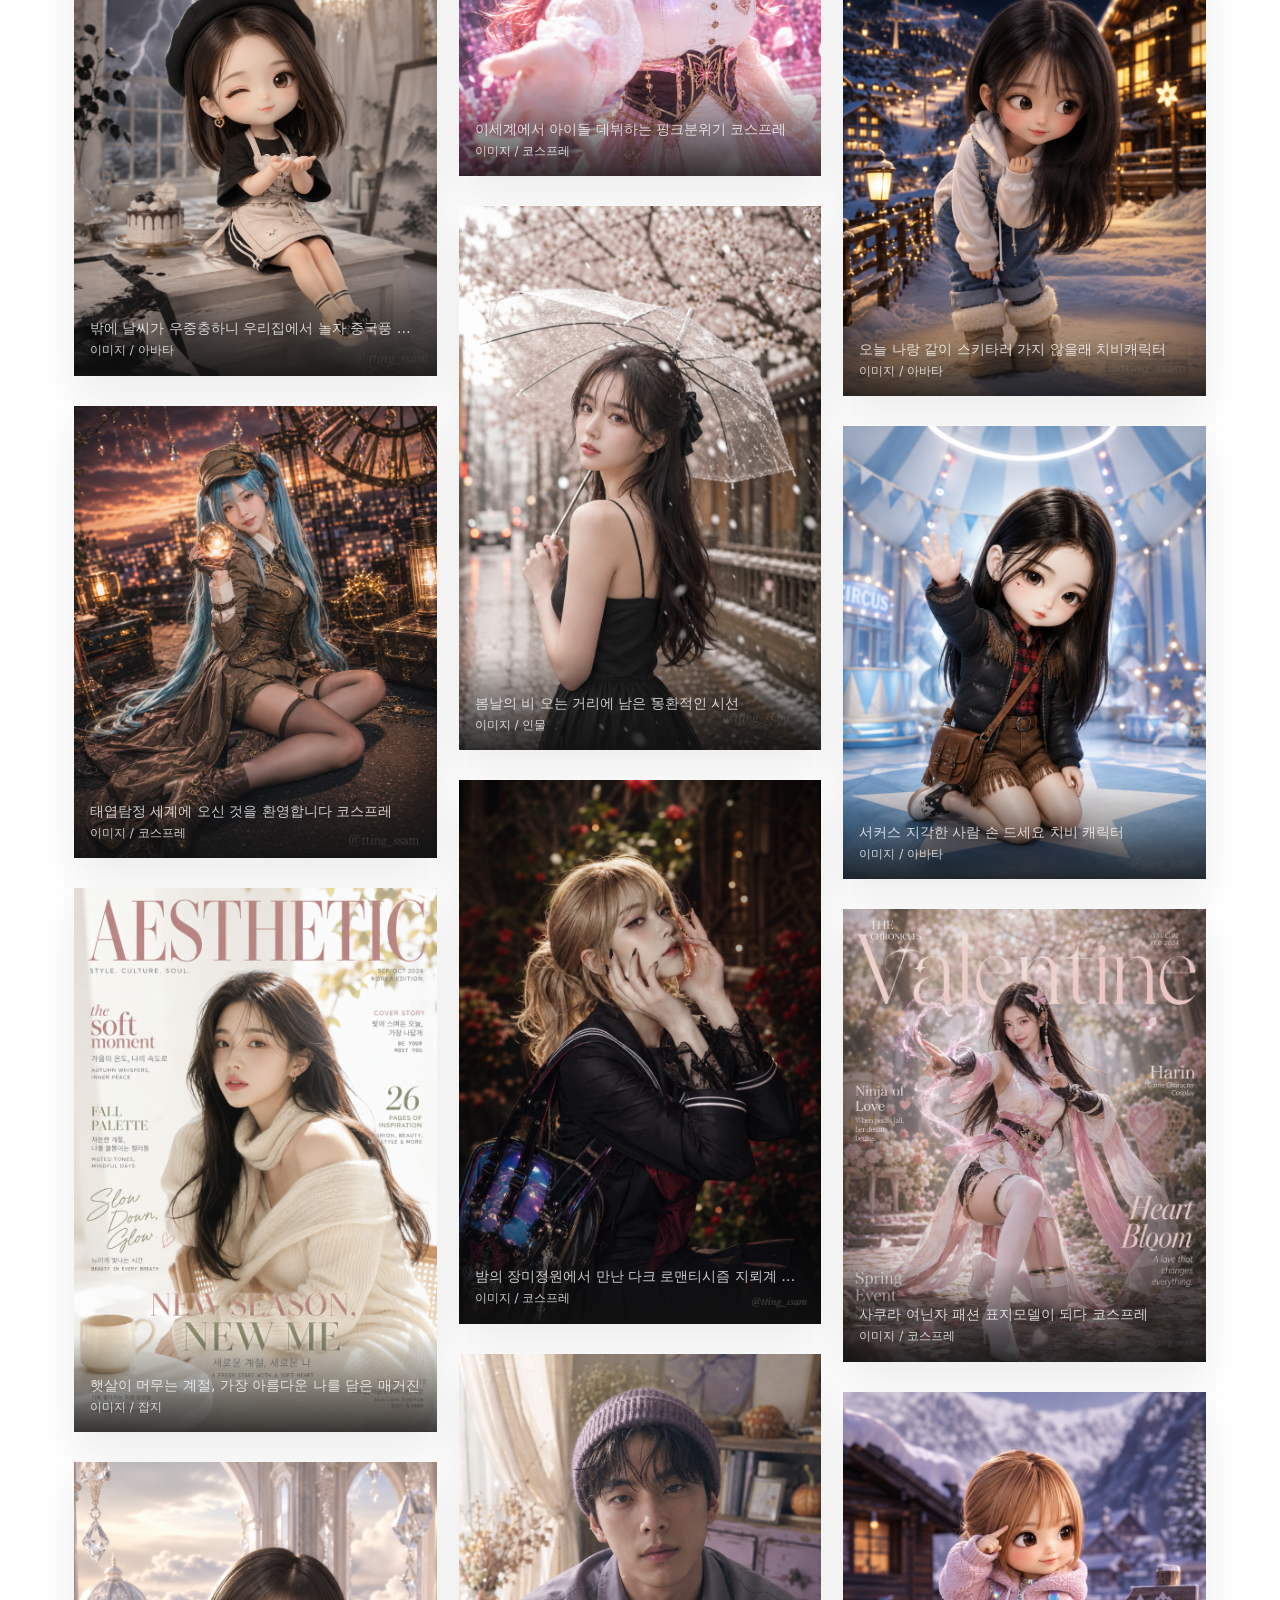
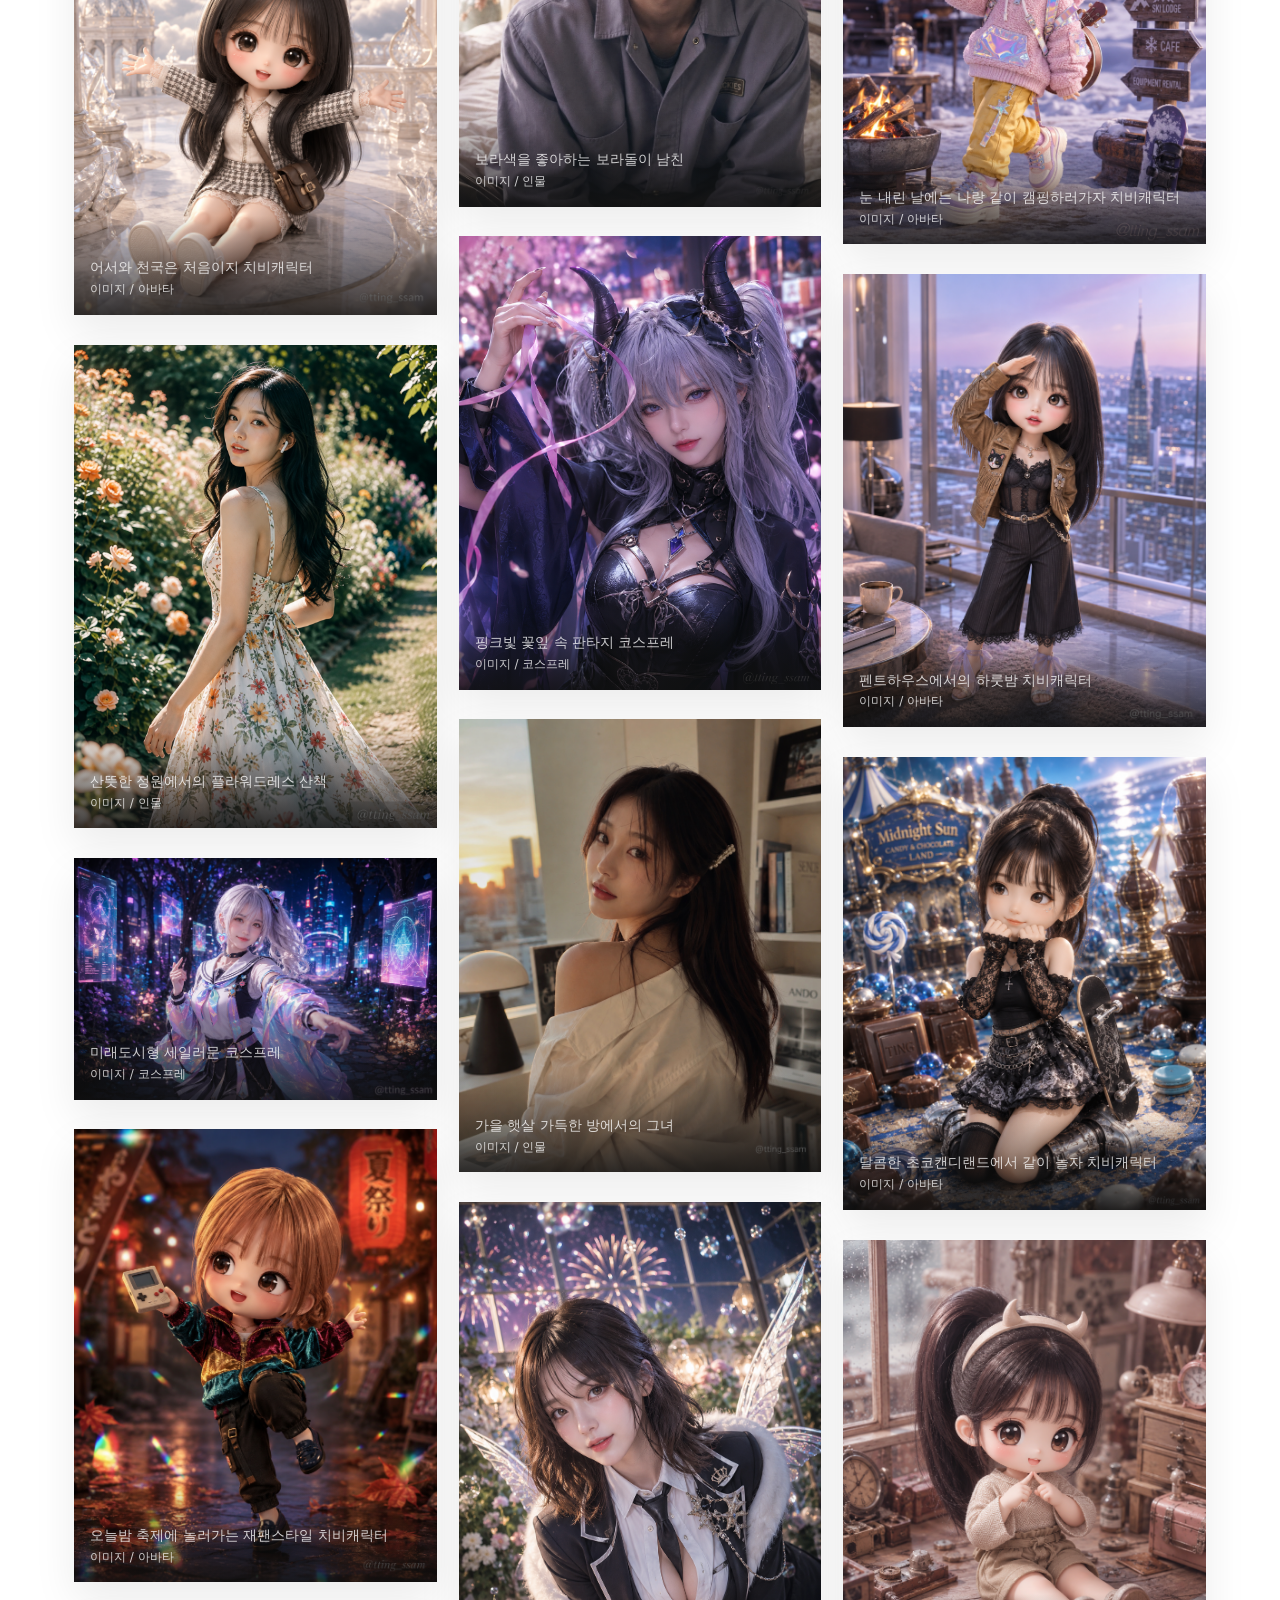
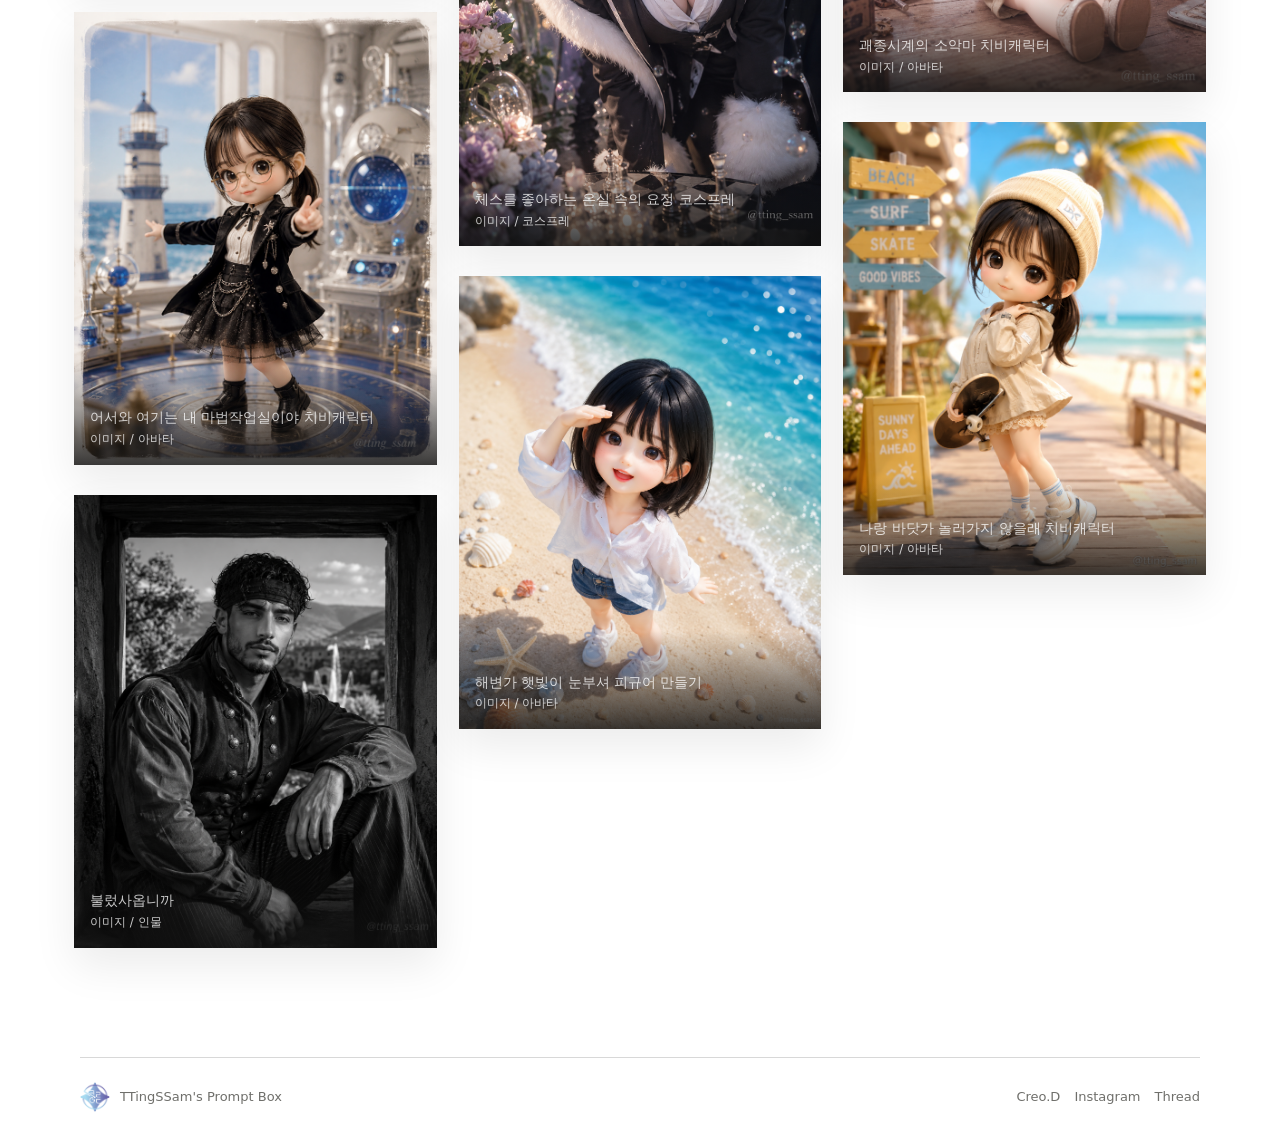
==== commit 91b4dc52: "Hide shuffle button outside random sort" ====
--- a/index.html
+++ b/index.html
@@ -5,7 +5,7 @@
     <meta name="viewport" content="width=device-width, initial-scale=1.0" />
     <title>TTingSSam's Prompt Box</title>
     <link rel="icon" href="images/logo.png" />
-    <link rel="stylesheet" href="styles.css?v=20260825-7" />
+    <link rel="stylesheet" href="styles.css?v=20260825-8" />
   </head>
   <body data-page="home" data-base-path="">
     <section class="hero">
@@ -323,8 +323,8 @@
       </div>
     </footer>
 
-    <script src="data/prompts-fallback.js?v=20260825-7"></script>
+    <script src="data/prompts-fallback.js?v=20260825-8"></script>
     <script src="theme.js?v=20260619-2"></script>
-    <script src="script.js?v=20260825-7"></script>
+    <script src="script.js?v=20260825-8"></script>
   </body>
 </html>
--- a/styles.css
+++ b/styles.css
@@ -781,6 +781,10 @@
   cursor: pointer;
 }
 
+.random-refresh-button[hidden] {
+  display: none;
+}
+
 .view-button:hover,
 .view-button:focus-visible {
   border-color: var(--accent);
